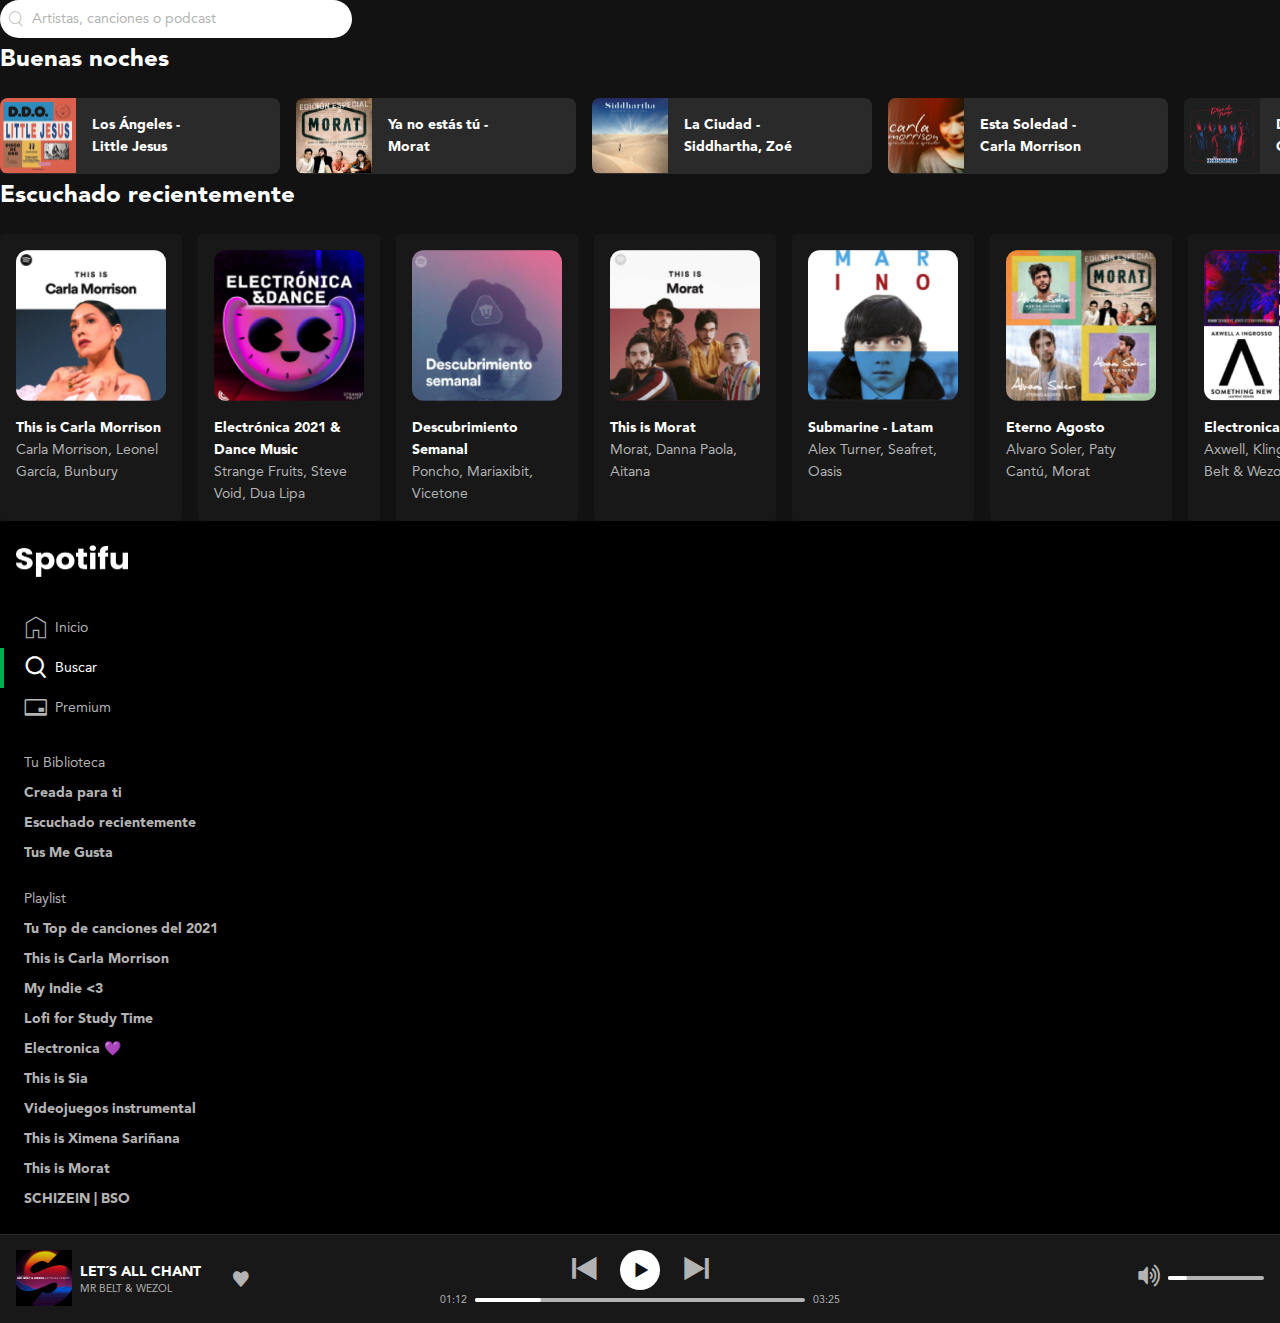
==== index.html @ c646016a "Spotifu: Formulario de Busqueda" ====
<!DOCTYPE html>
<html lang="es">
<head>
  <meta charset="UTF-8">
  <meta http-equiv="X-UA-Compatible" content="IE=edge">
  <meta name="viewport" content="width=device-width, initial-scale=1.0">
  <link rel="stylesheet" href="./css/index.css">
  <link rel="apple-touch-icon" sizes="57x57" href="./assets/favicon/apple-icon-57x57.png">
  <link rel="apple-touch-icon" sizes="60x60" href="./assets/favicon/apple-icon-60x60.png">
  <link rel="apple-touch-icon" sizes="72x72" href="./assets/favicon/apple-icon-72x72.png">
  <link rel="apple-touch-icon" sizes="76x76" href="./assets/favicon/apple-icon-76x76.png">
  <link rel="apple-touch-icon" sizes="114x114" href="./assets/favicon/apple-icon-114x114.png">
  <link rel="apple-touch-icon" sizes="120x120" href="./assets/favicon/apple-icon-120x120.png">
  <link rel="apple-touch-icon" sizes="144x144" href="./assets/favicon/apple-icon-144x144.png">
  <link rel="apple-touch-icon" sizes="152x152" href="./assets/favicon/apple-icon-152x152.png">
  <link rel="apple-touch-icon" sizes="180x180" href="./assets/favicon/apple-icon-180x180.png">
  <link rel="icon" type="image/png" sizes="192x192" href="./assets/favicon/android-icon-192x192.png">
  <link rel="icon" type="image/png" sizes="32x32" href="./assets/favicon/favicon-32x32.png">
  <link rel="icon" type="image/png" sizes="96x96" href="./assets/favicon/favicon-96x96.png">
  <link rel="icon" type="image/png" sizes="16x16" href="./assets/favicon/favicon-16x16.png">
  <link rel="manifest" href="./assets/favicon/manifest.json">
  <meta name="msapplication-TileColor" content="#ffffff">
  <meta name="msapplication-TileImage" content="/ms-icon-144x144.png">
  <meta name="theme-color" content="#ffffff">
  <meta property="og:title" content="Spotifu" />
  <meta property="og:type" content="website" />
  <meta property="og:url" content="" />
  <meta property="og:image" content="" />
  <meta property="og:description" content="Spotifu es un clon de la aplicación web de Spotify" />
  <title>iJCode - Spotifu</title>
</head>
<body class="body">
  <form class="search" role="search" aria-label="Buscar por Artistas, canciones o podcast">
    <i class="icon-search" aria-hidden="true"></i>
    <input type="search" placeholder="Artistas, canciones o podcast">
  </form>
  <section class="playlistList" aria-labelledby="region1">
    <div class="playlistList-top">
      <h2 class="playlistList-title" id="region1">Buenas noches</h2>
    </div>
    <div class="playlistList-container">
      <div class="playlistB">
        <div class="playlistB-cover">
          <img src="./assets/images/cover-angeles.png" alt="Cover de la canción Los Ángeles, California - Little Jesus" title="Cover de la canción Los Ángeles, California - Little Jesus" width="76" height="76">
        </div>
        <div class="playlistB-details">
          <h3 class="playlistB-title">Los Ángeles - Little Jesus</h3>
          <div class="playlistB-control">
            <button class="buttonIcon is-primary playlistB-button" title="Reproducir la canción Los Ángeles, California - Little Jesus" aria-label="Reproducir la canción Los Ángeles, California - Little Jesus">
              <i class="icon-play" aria-hidden="true"></i>
            </button>
          </div>
        </div>
      </div>
      <div class="playlistB">
        <div class="playlistB-cover">
          <img src="./assets/images/cover-yano.png" alt="Cover de la canción Ya no estás tú - Morat" title="Cover de la canción Ya no estás tú - Morat" width="76" height="76">
        </div>
        <div class="playlistB-details">
          <h3 class="playlistB-title">Ya no estás tú - Morat</h3>
          <div class="playlistB-control">
            <button class="buttonIcon is-primary playlistB-button" title="Reproducir la canción Ya no estás tú - Morat" aria-label="Reproducir la canción Ya no estás tú - Morat">
              <i class="icon-play" aria-hidden="true"></i>
            </button>
          </div>
        </div>
      </div>
      <div class="playlistB">
        <div class="playlistB-cover">
          <img src="./assets/images/cover-ciudad.png" alt="Cover de la canción La ciudad de Siddhartha" title="Cover de la canción La ciudad de Siddhartha" width="76" height="76">
        </div>
        <div class="playlistB-details">
          <h3 class="playlistB-title">La Ciudad - Siddhartha, Zoé</h3>
          <div class="playlistB-control">
            <button class="buttonIcon is-primary playlistB-button" title="Reproducir la canción La ciudad de Siddhartha" aria-label="Reproducir la canción La ciudad de Siddhartha">
              <i class="icon-play" aria-hidden="true"></i>
            </button>
          </div>
        </div>
      </div>
      <div class="playlistB">
        <div class="playlistB-cover">
          <img src="./assets/images/cover-soledad.png" alt="Cover de la canción Esta Soledad - Carla Morrison" title="Cover de la canción Esta Soledad - Carla Morrison" width="76" height="76">
        </div>
        <div class="playlistB-details">
          <h3 class="playlistB-title">Esta Soledad - Carla Morrison</h3>
          <div class="playlistB-control">
            <button class="buttonIcon is-primary playlistB-button" title="Reproducir la canción Esta Soledad - Carla Morrison" aria-label="Reproducir la canción Esta Soledad - Carla Morrison">
              <i class="icon-play" aria-hidden="true"></i>
            </button>
          </div>
        </div>
      </div>
      <div class="playlistB">
        <div class="playlistB-cover">
          <img src="./assets/images/cover-diasfuego.png" alt="Cover de la canción Dias de Fuego - Odisseo" title="Cover de la canción Dias de Fuego - Odisseo" width="76" height="76">
        </div>
        <div class="playlistB-details">
          <h3 class="playlistB-title">Días de Fuego - Odisseo</h3>
          <div class="playlistB-control">
            <button class="buttonIcon is-primary playlistB-button" title="Reproducir la canción Días de Fuego - Odisseo" aria-label="Reproducir la canción Días de Fuego - Odisseo">
              <i class="icon-play" aria-hidden="true"></i>
            </button>
          </div>
        </div>
      </div>
      <div class="playlistB">
        <div class="playlistB-cover">
          <img src="./assets/images/cover-miSuerte.png" alt="Cover de la canción Mi Suerte - Morat" title="Cover de la canción Mi Suerte - Morat" width="76" height="76">
        </div>
        <div class="playlistB-details">
          <h3 class="playlistB-title">Mi Suerte - Morat</h3>
          <div class="playlistB-control">
            <button class="buttonIcon is-primary playlistB-button" title="Reproducir la canción Mi Suerte - Morat" aria-label="Reproducir la canción Mi Suerte - Morat">
              <i class="icon-play" aria-hidden="true"></i>
            </button>
          </div>
        </div>
      </div>
      <div class="playlistB">
        <div class="playlistB-cover">
          <img src="./assets/images/cover-esperame.png" alt="Cover de la canción Espérame - Los amigos invisibles" title="Cover de la canción Espérame - Los amigos invisibles" width="76" height="76">
        </div>
        <div class="playlistB-details">
          <h3 class="playlistB-title">Espérame - Los amigos invisibles</h3>
          <div class="playlistB-control">
            <button class="buttonIcon is-primary playlistB-button" title="Reproducir la canción Espérame - Los amigos invisibles" aria-label="Reproducir la canción Espérame - Los amigos invisibles">
              <i class="icon-play" aria-hidden="true"></i>
            </button>
          </div>
        </div>
      </div>
      <div class="playlistB">
        <div class="playlistB-cover">
          <img src="./assets/images/cover-infinity.png" alt="Cover de la canción Infinity 2018 - Klass Remix Edit" title="Cover de la canción Infinity 2018 - Klass Remix Edit" width="76" height="76">
        </div>
        <div class="playlistB-details">
          <h3 class="playlistB-title">Infinity 2018 - Klass Remix Edit</h3>
          <div class="playlistB-control">
            <button class="buttonIcon is-primary playlistB-button" title="Reproducir la canción Infinity 2018 - Klass Remix Edit" aria-label="Reproducir la canción Infinity 2018 - Klass Remix Edit">
              <i class="icon-play" aria-hidden="true"></i>
            </button>
          </div>
        </div>
      </div>
      <div class="playlistB">
        <div class="playlistB-cover">
          <img src="./assets/images/cover-llueve.png" alt="Cover de la canción Llueve sobre la ciudad - Los Bunkers" title="Cover de la canción Llueve sobre la ciudad - Los Bunkers" width="76" height="76">
        </div>
        <div class="playlistB-details">
          <h3 class="playlistB-title">Llueve sobre la ciudad - Bunkers</h3>
          <div class="playlistB-control">
            <button class="buttonIcon is-primary playlistB-button" title="Reproducir la canción Llueve sobre la ciudad - Los Bunkers" aria-label="Reproducir la canción Llueve sobre la ciudad - Los Bunkers">
              <i class="icon-play" aria-hidden="true"></i>
            </button>
          </div>
        </div>
      </div>
      <div class="playlistB">
        <div class="playlistB-cover">
          <img src="./assets/images/cover-quierover.png" alt="Cover de la canción Quiero ver - Café Tacvba" title="Cover de la canción Quiero ver - Café Tacvba" width="76" height="76">
        </div>
        <div class="playlistB-details">
          <h3 class="playlistB-title">Quiero ver - Café Tacvba</h3>
          <div class="playlistB-control">
            <button class="buttonIcon is-primary playlistB-button" title="Reproducir la canción Quiero ver - Café Tacvba" aria-label="Reproducir la canción Quiero ver - Café Tacvba">
              <i class="icon-play" aria-hidden="true"></i>
            </button>
          </div>
        </div>
      </div>
      <div class="playlistB">
        <div class="playlistB-cover">
          <img src="./assets/images/cover-eresTu.png" alt="Cover de la canción Eres Tú - Carla Morrison" title="Cover de la canción Eres Tú - Carla Morrison" width="76" height="76">
        </div>
        <div class="playlistB-details">
          <h3 class="playlistB-title">Eres Tú - Carla Morrison</h3>
          <div class="playlistB-control">
            <button class="buttonIcon is-primary playlistB-button" title="Reproducir la canción Eres Tú - Carla Morrison" aria-label="Reproducir la canción Eres Tú - Carla Morrison">
              <i class="icon-play" aria-hidden="true"></i>
            </button>
          </div>
        </div>
      </div>
      <div class="playlistB">
        <div class="playlistB-cover">
          <img src="./assets/images/cover-sayit.png" alt="Cover de la canción Say It, Just Say It - The Mowgli's" title="Cover de la canción Say It, Just Say It - The Mowgli's" width="76" height="76">
        </div>
        <div class="playlistB-details">
          <h3 class="playlistB-title">Say It, Just Say It - The Mowgli's</h3>
          <div class="playlistB-control">
            <button class="buttonIcon is-primary playlistB-button" title="Reproducir la canción Say It, Just Say It - The Mowgli's" aria-label="Reproducir la canción Say It, Just Say It - The Mowgli's">
              <i class="icon-play" aria-hidden="true"></i>
            </button>
          </div>
        </div>
      </div>
      <div class="playlistB">
        <div class="playlistB-cover">
          <img src="./assets/images/cover-elEmbrujo.png" alt="Cover de la canción El Embrujo - Morat" title="Cover de la canción El Embrujo - Morat" width="76" height="76">
        </div>
        <div class="playlistB-details">
          <h3 class="playlistB-title">El Embrujo - Morat</h3>
          <div class="playlistB-control">
            <button class="buttonIcon is-primary playlistB-button" title="Reproducir la canción El Embrujo - Morat" aria-label="Reproducir la canción El Embrujo - Morat">
              <i class="icon-play" aria-hidden="true"></i>
            </button>
          </div>
        </div>
      </div>
      <div class="playlistB">
        <div class="playlistB-cover">
          <img src="./assets/images/cover-todocuenta.png" alt="Cover de la canción Todo Cuenta - DLD" title="Cover de la canción Todo Cuenta - DLD" width="76" height="76">
        </div>
        <div class="playlistB-details">
          <h3 class="playlistB-title">Todo Cuenta - DLD</h3>
          <div class="playlistB-control">
            <button class="buttonIcon is-primary playlistB-button" title="Reproducir la canción Todo Cuenta - DLD" aria-label="Reproducir la canción Todo Cuenta - DLD">
              <i class="icon-play" aria-hidden="true"></i>
            </button>
          </div>
        </div>
      </div>
      <div class="playlistB">
        <div class="playlistB-cover">
          <img src="./assets/images/cover-tqm.png" alt="Cover de la canción TQM - Little Jesus" title="Cover de la canción TQM - Little Jesus" width="76" height="76">
        </div>
        <div class="playlistB-details">
          <h3 class="playlistB-title">TQM - Little Jesus</h3>
          <div class="playlistB-control">
            <button class="buttonIcon is-primary playlistB-button" title="Reproducir la canción TQM - Little Jesus" aria-label="Reproducir la canción TQM - Little Jesus">
              <i class="icon-play" aria-hidden="true"></i>
            </button>
          </div>
        </div>
      </div>
      <div class="playlistB">
        <div class="playlistB-cover">
          <img src="./assets/images/cover-compartir.png" alt="Cover de la canción Compartir - Carla Morrison" title="Cover de la canción Compartir - Carla Morrison" width="76" height="76">
        </div>
        <div class="playlistB-details">
          <h3 class="playlistB-title">Compartir - Carla Morrison</h3>
          <div class="playlistB-control">
            <button class="buttonIcon is-primary playlistB-button" title="Reproducir la canción Compartir - Carla Morrison" aria-label="Reproducir la canción Compartir - Carla Morrison">
              <i class="icon-play" aria-hidden="true"></i>
            </button>
          </div>
        </div>
      </div>
      <div class="playlistB">
        <div class="playlistB-cover">
          <img src="./assets/images/cover-rome.png" alt="Cover de la canción Rome - Ratatat" title="Cover de la canción Rome - Ratatat" width="76" height="76">
        </div>
        <div class="playlistB-details">
          <h3 class="playlistB-title">Rome - Ratatat</h3>
          <div class="playlistB-control">
            <button class="buttonIcon is-primary playlistB-button" title="Reproducir la canción Rome - Ratatat" aria-label="Reproducir la canción Rome - Ratatat">
              <i class="icon-play" aria-hidden="true"></i>
            </button>
          </div>
        </div>
      </div>
    </div>
  </section>
  <section class="playlistList" aria-labelledby="region2">
    <div class="playlistList-top">
      <h2 class="playlistList-title" id="region2">Escuchado recientemente</h2>
    </div>
    <div class="playlistList-container">
      <div class="playlistA">
        <div class="playlistA-cover">
          <img src="./assets/images/cover-carla.png" alt="Cover de la playlist This is Carla Morrison" width="150" height="150" title="Cover de la playlist This is Carla Morrison">
          <button aria-label="Reproducir" class="buttonIcon is-primary platlistA-button" title="Reproducir">
            <i class="icon-play" aria-hidden="true"></i>
          </button>
        </div>
        <h3 class="platlistA-title">This is Carla Morrison</h3>
        <h4 class="platlistA-description">Carla Morrison, Leonel García, Bunbury</h4>
      </div>
      <div class="playlistA">
        <div class="playlistA-cover">
          <img src="./assets/images/cover-electronica_dance.png" alt="Cover de la playlist Electrónica 2021 & Dance Music" width="150" height="150" title="Cover de la playlist Electrónica 2021 & Dance Music">
          <button aria-label="Reproducir" class="buttonIcon is-primary platlistA-button" title="Reproducir">
            <i class="icon-play" aria-hidden="true"></i>
          </button>
        </div>
        <h3 class="platlistA-title">Electrónica 2021 & Dance Music</h3>
        <h4 class="platlistA-description">Strange Fruits, Steve Void, Dua Lipa</h4>
      </div>
      <div class="playlistA">
        <div class="playlistA-cover">
          <img src="./assets/images/cover-semanal.png" alt="Cover de la playlist Descubrimiento Semanal" width="150" height="150" title="Cover de la playlist Descubrimiento Semanal">
          <button aria-label="Reproducir" class="buttonIcon is-primary platlistA-button" title="Reproducir">
            <i class="icon-play" aria-hidden="true"></i>
          </button>
        </div>
        <h3 class="platlistA-title">Descubrimiento Semanal</h3>
        <h4 class="platlistA-description">Poncho, Mariaxibit, Vicetone</h4>
      </div>
      <div class="playlistA">
        <div class="playlistA-cover">
          <img src="./assets/images/cover-morat.png" alt="Cover de la playlist This is Morat" width="150" height="150" title="Cover de la playlist This is Morat">
          <button aria-label="Reproducir" class="buttonIcon is-primary platlistA-button" title="Reproducir">
            <i class="icon-play" aria-hidden="true"></i>
          </button>
        </div>
        <h3 class="platlistA-title">This is Morat</h3>
        <h4 class="platlistA-description">Morat, Danna Paola, Aitana</h4>
      </div>
      <div class="playlistA">
        <div class="playlistA-cover">
          <img src="./assets/images/cover-submarine.png" alt="Cover de la playlist Submarine - Latam" width="150" height="150" title="Cover de la playlist Submarine - Latam">
          <button aria-label="Reproducir" class="buttonIcon is-primary platlistA-button" title="Reproducir">
            <i class="icon-play" aria-hidden="true"></i>
          </button>
        </div>
        <h3 class="platlistA-title">Submarine - Latam</h3>
        <h4 class="platlistA-description">Alex Turner, Seafret, Oasis</h4>
      </div>
      <div class="playlistA">
        <div class="playlistA-cover">
          <img src="./assets/images/cover-eternoAgosto.png" alt="Cover de la playlist Eterno Agosto" width="150" height="150" title="Cover de la playlist Eterno Agosto">
          <button aria-label="Reproducir" class="buttonIcon is-primary platlistA-button" title="Reproducir">
            <i class="icon-play" aria-hidden="true"></i>
          </button>
        </div>
        <h3 class="platlistA-title">Eterno Agosto</h3>
        <h4 class="platlistA-description">Alvaro Soler, Paty Cantú, Morat</h4>
      </div>
      <div class="playlistA">
        <div class="playlistA-cover">
          <img src="./assets/images/cover-electronica.png" alt="Cover de la playlist Electronica 💜" width="150" height="150" title="Cover de la playlist Electronica 💜">
          <button aria-label="Reproducir" class="buttonIcon is-primary platlistA-button" title="Reproducir">
            <i class="icon-play" aria-hidden="true"></i>
          </button>
        </div>
        <h3 class="platlistA-title">Electronica 💜</h3>
        <h4 class="platlistA-description">Axwell, Klingande, Mr Belt & Wezol</h4>
      </div>
      <div class="playlistA">
        <div class="playlistA-cover">
          <img src="./assets/images/cover-xime.png" alt="Cover de la playlist This is Ximena Sariñana" width="150" height="150" title="Cover de la playlist This is Ximena Sariñana">
          <button aria-label="Reproducir" class="buttonIcon is-primary platlistA-button" title="Reproducir">
            <i class="icon-play" aria-hidden="true"></i>
          </button>
        </div>
        <h3 class="platlistA-title">This is Ximena Sariñana</h3>
        <h4 class="platlistA-description">Ximena Sariñana, Natalia Lafourcade</h4>
      </div>
      <div class="playlistA">
        <div class="playlistA-cover">
          <img src="./assets/images/cover-thisGalantis.png" alt="Cover de la playlist This is Galantis" width="150" height="150" title="Cover de la playlist This is Galantis">
          <button aria-label="Reproducir" class="buttonIcon is-primary platlistA-button" title="Reproducir">
            <i class="icon-play" aria-hidden="true"></i>
          </button>
        </div>
        <h3 class="platlistA-title">This is Galantis</h3>
        <h4 class="platlistA-description">Galantis, David Guetta, Sofía Carson</h4>
      </div>
      <div class="playlistA">
        <div class="playlistA-cover">
          <img src="./assets/images/cover-bso.png" alt="Cover de la playlist SCHIZEIN | BSO" width="150" height="150" title="Cover de la playlist SCHIZEIN | BSO">
          <button aria-label="Reproducir" class="buttonIcon is-primary platlistA-button" title="Reproducir">
            <i class="icon-play" aria-hidden="true"></i>
          </button>
        </div>
        <h3 class="platlistA-title">SCHIZEIN | BSO</h3>
        <h4 class="platlistA-description">Radiohead, Blonde Redhead, Gotye</h4>
      </div>
      <div class="playlistA">
        <div class="playlistA-cover">
          <img src="./assets/images/cover-arsenal.png" alt="Cover de la playlist This is Arsenal de Rimas" width="150" height="150" title="Cover de la playlist This is Arsenal de Rimas">
          <button aria-label="Reproducir" class="buttonIcon is-primary platlistA-button" title="Reproducir">
            <i class="icon-play" aria-hidden="true"></i>
          </button>
        </div>
        <h3 class="platlistA-title">This is Arsenal de Rimas</h3>
        <h4 class="platlistA-description">Arsenal de Rimas, Meny Mendez, Happy</h4>
      </div>
      <div class="playlistA">
        <div class="playlistA-cover">
          <img src="./assets/images/cover-chill.png" alt="Cover de la playlist Chillout 2021 & 2022" width="150" height="150" title="Cover de la playlist Chillout 2021 & 2022">
          <button aria-label="Reproducir" class="buttonIcon is-primary platlistA-button" title="Reproducir">
            <i class="icon-play" aria-hidden="true"></i>
          </button>
        </div>
        <h3 class="platlistA-title">Chillout 2021 🥂 2022</h3>
        <h4 class="platlistA-description">Twelve, Alan Walker, K-391</h4>
      </div>
      <div class="playlistA">
        <div class="playlistA-cover">
          <img src="./assets/images/cover-lofi.png" alt="Cover de la playlist Lofy for Study Time" width="150" height="150" title="Cover de la playlist Lofy for Study Time">
          <button aria-label="Reproducir" class="buttonIcon is-primary platlistA-button" title="Reproducir">
            <i class="icon-play" aria-hidden="true"></i>
          </button>
        </div>
        <h3 class="platlistA-title">Lofy for Study Time</h3>
        <h4 class="platlistA-description">Musqitone, Kina, Elijah Who</h4>
      </div>
      <div class="playlistA">
        <div class="playlistA-cover">
          <img src="./assets/images/cover-rockLatino.png" alt="Cover de la playlist Iconos del Rock Latinoamericano" width="150" height="150" title="Cover de la playlist Iconos del Rock Latinoamericano">
          <button aria-label="Reproducir" class="buttonIcon is-primary platlistA-button" title="Reproducir">
            <i class="icon-play" aria-hidden="true"></i>
          </button>
        </div>
        <h3 class="platlistA-title">Iconos del Rock Latinoamericano</h3>
        <h4 class="platlistA-description">Volovan, Los Bunkers, Enjambre</h4>
      </div>
      <div class="playlistA">
        <div class="playlistA-cover">
          <img src="./assets/images/cover-videojuegos.png" alt="Cover de la playlist Videojuegos Instrumental" width="150" height="150" title="Cover de la playlist Videojuegos Instrumental">
          <button aria-label="Reproducir" class="buttonIcon is-primary platlistA-button" title="Reproducir">
            <i class="icon-play" aria-hidden="true"></i>
          </button>
        </div>
        <h3 class="platlistA-title">Videojuegos Instrumentalo</h3>
        <h4 class="platlistA-description">Scattle, James Landino, Dj Cutman</h4>
      </div>
    </div>
  </section>
  <aside class="sidebar" aria-label="Sidebar">
    <header class="logo">
      <a href="/">
        <img class="logo-image" src="./assets/images/spotifu-logo.png" width="112" height="32"
          alt="Logo de la marca Spotifu"></img>
      </a>
    </header>
    <nav class="menu" aria-label="Principal">
      <ul class="menu-list">
        <li class="menuItem">
          <a href="/" class="link" aria-current="page">
            <i class="icon-home" aria-hidden="true"></i>
            <span>Inicio</span>
          </a>
        </li>
        <li class="menuItem is-active">
          <a href="/" class="link">
            <i class="icon-search" aria-hidden="true"></i>
            <span>Buscar</span>
          </a>
        </li>
        <li class="menuItem">
          <a href="/" class="link">
            <i class="icon-creditCard" aria-hidden="true"></i>
            <span>Premium</span>
          </a>
        </li>
      </ul>
    </nav>
    <nav class="list" aria-labelledby="library-navigation">
      <h2 class="list-title" id="library-navigation">tu biblioteca</h2>
      <ul class="list-content">
        <li class="list-item">
          <a href="#" class="link">Creada para ti</a>
        </li>
        <li class="list-item">
          <a href="#" class="link">Escuchado recientemente</a>
        </li>
        <li class="list-item">
          <a href="#" class="link">Tus Me Gusta</a>
        </li>
      </ul>
    </nav>
    <nav class="list" aria-labelledby="playlist-navigation">
      <h2 class="list-title" id="playlist-navigation">playlist</h2>
      <ul class="list-content">
        <li class="list-item">
          <span class="ellipsis">
            <a href="#" class="link">Tu Top de canciones del 2021</a>
          </span>
        </li>
        <li class="list-item">
          <a href="#" class="link">This is Carla Morrison</a>
        </li>
        <li class="list-item">
          <a href="#" class="link">My Indie &#60;3</a>
        </li>
        <li class="list-item">
          <a href="#" class="link">Lofi for Study Time</a>
        </li>
        <li class="list-item">
          <a href="#" class="link">Electronica 💜</a>
        </li>
        <li class="list-item">
          <a href="#" class="link">This is Sia</a>
        </li>
        <li class="list-item">
          <a href="#" class="link">Videojuegos instrumental</a>
        </li>
        <li class="list-item">
          <a href="#" class="link">This is Ximena Sariñana</a>
        </li>
        <li class="list-item">
          <a href="#" class="link">This is Morat</a>
        </li>
        <li class="list-item">
          <a href="#" class="link">SCHIZEIN | BSO</a>
        </li>
      </ul>
    </nav>
  </aside>
  <div class="player">
    <div class="player-nowPlaying">
      <div class="nowPlaying">
        <div class="nowPlaying-cover">
          <img src="./assets/images/lets-all-chant.jpg" alt="Imagen de portada de la canción Let´s all chant" title="Imagen de portada de la canción Let´s all chant" width="56" height="56">
        </div>
        <div class="nowPlaying-details">
          <div class="nowPlaying-description">
            <a href="#" class="nowPlaying-title">Let´s all chant</a>
            <a href="#" class="nowPlaying-artist">Mr belt & wezol</a>
          </div>
          <div class="nowPlaying-actions">
            <button class="player-control" aria-label="Guardar en tu biblioteca" role="switch" title="Guardar en tu biblioteca">
              <i class="icon-heart" aria-hidden="true"></i>
            </button>
          </div>
        </div>
      </div>
    </div>
    <div class="player-playerControls">
      <div class="playerControls">
        <div class="playerControls-buttons" aria-label="Controles de reproducción">
          <button class="buttonIcon" aria-label="Canción anterior" title="Canción anterior">
            <i class="icon-prev" aria-hidden="true"></i>
          </button>
          <button class="buttonIcon is-white" aria-label="Reproducir" title="Reproducir">
            <i class="icon-play" aria-hidden="true"></i>
          </button>
          <button class="buttonIcon" aria-label="Canción siguiente" title="Canción siguiente">
            <i class="icon-next" aria-hidden="true"></i>
          </button>
        </div>
        <div class="playerPlayback">
          <span class="playerPlayback-progressTime">01:12</span>
          <div class="playerPlayback-slider">
            <div class="slider">
              <div class="slider-progress">
                <button class="slider-button" aria-label="Progreso de la canción"></button>
              </div>
            </div>
          </div>
          <span class="playerPlayback-progressTime">03:25</span>
        </div>
      </div>
    </div>
    <div class="player-playerVolume">
      <div class="playerVolume">
        <button class="player-control" aria-describedby="volume-icon" aria-label="Silenciar">
          <i class="icon-volumeUp" id="volume-icon" role="presentation" aria-label="Volumen alto"></i>
        </button>
        <div class="playerVolume-slider">
          <div class="slider">
            <div class="slider-progress">
              <button class="slider-button" aria-label="Progreso de la canción"></button>
            </div>
          </div>
        </div>
      </div>
    </div>
  </div>
</body>
</html>
---- css/index.css ----
@import './icons.css';
@import './fonts.css';
@import './body.css';
@import './link.css';
@import './button-icon.css';
@import './sidebar.css';
@import './ellipsis.css';
@import './player.css';
@import './playlist-a.css';
@import './playlist-b.css';
@import './playlist-list.css';
@import './search.css';
:root{
  --primary: #00B050;
  --white: #FFFFFF;
  --gray10: #B3B3B3;
  --gray20: #737373;
  --gray30: #282828;
  --gray40: #181818;
  --gray50: #121212;
  --gray60: #000000;
  --baseFontFamily: "Avenir", sans-serif;
  /* font: font-weight font-size / line-height font-family */
  --headline1: bold 2rem / 2.731875rem var(--baseFontFamily);
  --headline2: bold 1.5rem / 1.75rem var(--baseFontFamily);
  --baseFont: normal 0.875rem / 1.375rem var(--baseFontFamily);
  --baseFontBold: bold 0.875rem / 1.375rem var(--baseFontFamily);
  --button: normal 0.875rem / 1rem var(--baseFontFamily);
  --smallFont: normal .75em / normal var(--baseFontFamily);
}
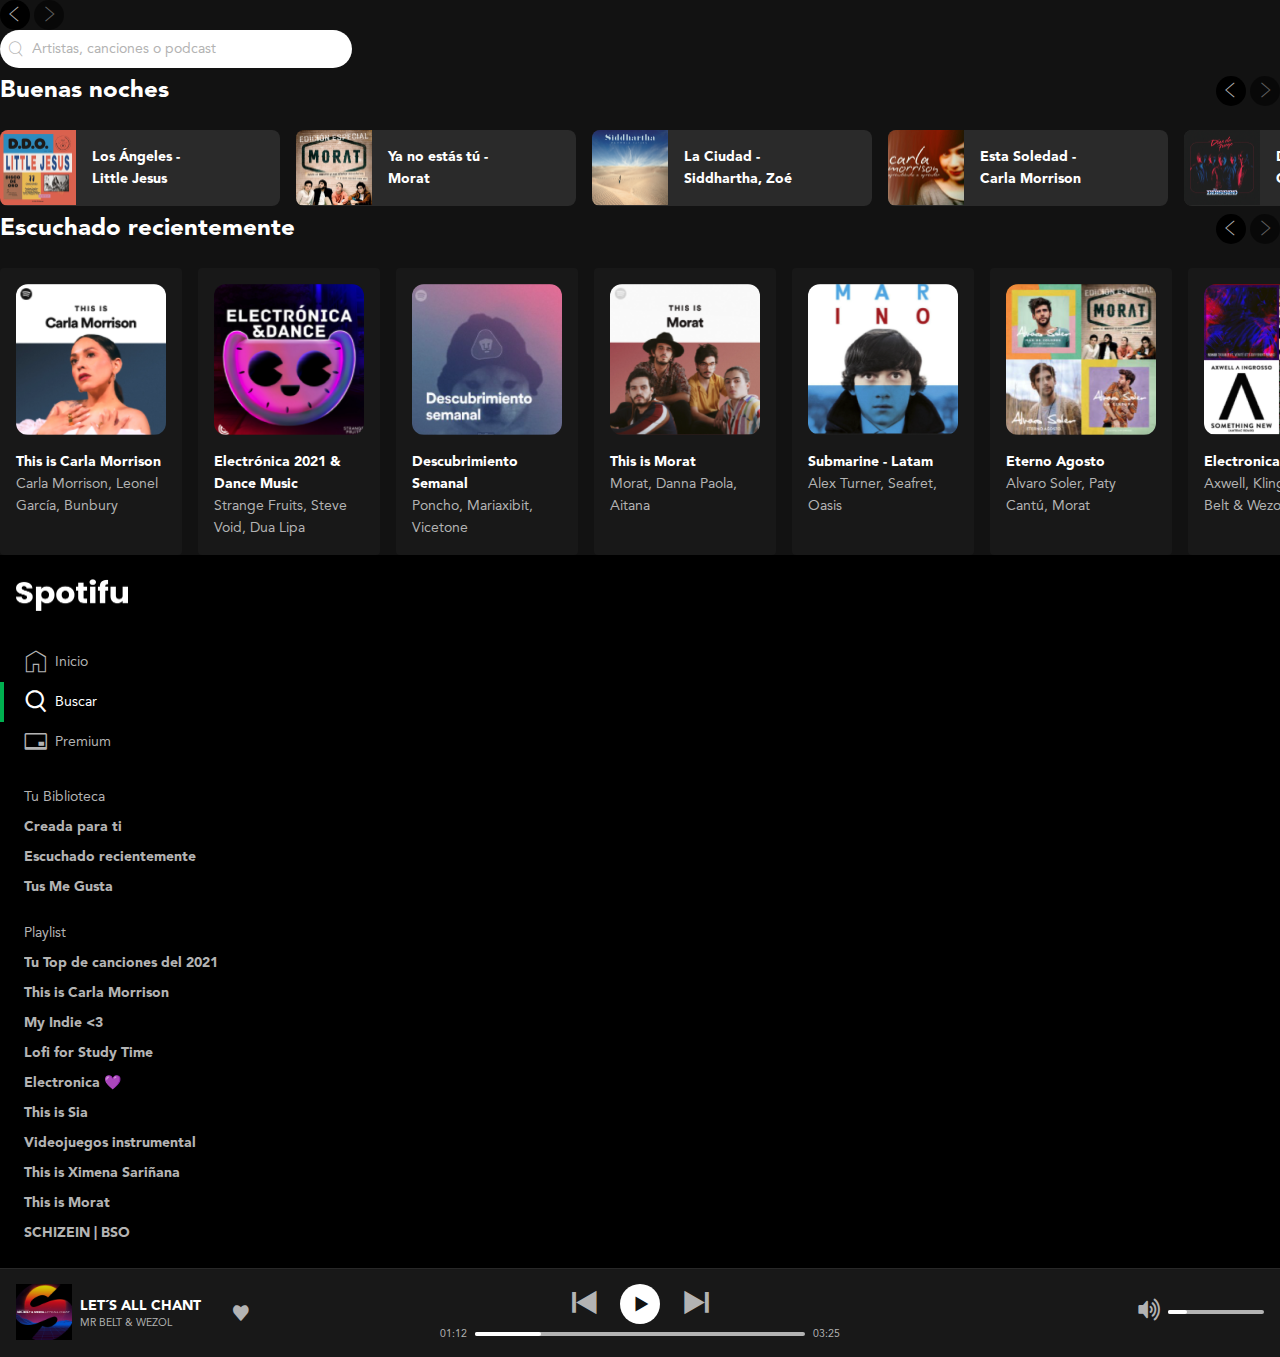
==== commit 52623966: "Spotifu: Navegación interna" ====
--- a/index.html
+++ b/index.html
@@ -30,6 +30,14 @@
   <title>iJCode - Spotifu</title>
 </head>
 <body class="body">
+  <div class="navigation">
+    <button class="navigation-prev" aria-label="Volver" title="Volver">
+      <i class="icon-arrowLeft" aria-hidden="true"></i>
+    </button>
+    <button class="navigation-next" aria-label="Avanzar" title="Avanzar" disabled>
+      <i class="icon-arrowRight" aria-hidden="true"></i>
+    </button>
+  </div>
   <form class="search" role="search" aria-label="Buscar por Artistas, canciones o podcast">
     <i class="icon-search" aria-hidden="true"></i>
     <input type="search" placeholder="Artistas, canciones o podcast">
@@ -37,6 +45,14 @@
   <section class="playlistList" aria-labelledby="region1">
     <div class="playlistList-top">
       <h2 class="playlistList-title" id="region1">Buenas noches</h2>
+      <div class="navigation">
+        <button class="navigation-prev" aria-label="Volver" title="Volver">
+          <i class="icon-arrowLeft" aria-hidden="true"></i>
+        </button>
+        <button class="navigation-next" aria-label="Avanzar" title="Avanzar" disabled>
+          <i class="icon-arrowRight" aria-hidden="true"></i>
+        </button>
+      </div>
     </div>
     <div class="playlistList-container">
       <div class="playlistB">
@@ -265,6 +281,14 @@
   <section class="playlistList" aria-labelledby="region2">
     <div class="playlistList-top">
       <h2 class="playlistList-title" id="region2">Escuchado recientemente</h2>
+      <div class="navigation">
+        <button class="navigation-prev" aria-label="Volver" title="Volver">
+          <i class="icon-arrowLeft" aria-hidden="true"></i>
+        </button>
+        <button class="navigation-next" aria-label="Avanzar" title="Avanzar" disabled>
+          <i class="icon-arrowRight" aria-hidden="true"></i>
+        </button>
+      </div>
     </div>
     <div class="playlistList-container">
       <div class="playlistA">
--- a/css/index.css
+++ b/css/index.css
@@ -10,6 +10,7 @@
 @import './playlist-b.css';
 @import './playlist-list.css';
 @import './search.css';
+@import './navigation.css';
 :root{
   --primary: #00B050;
   --white: #FFFFFF;
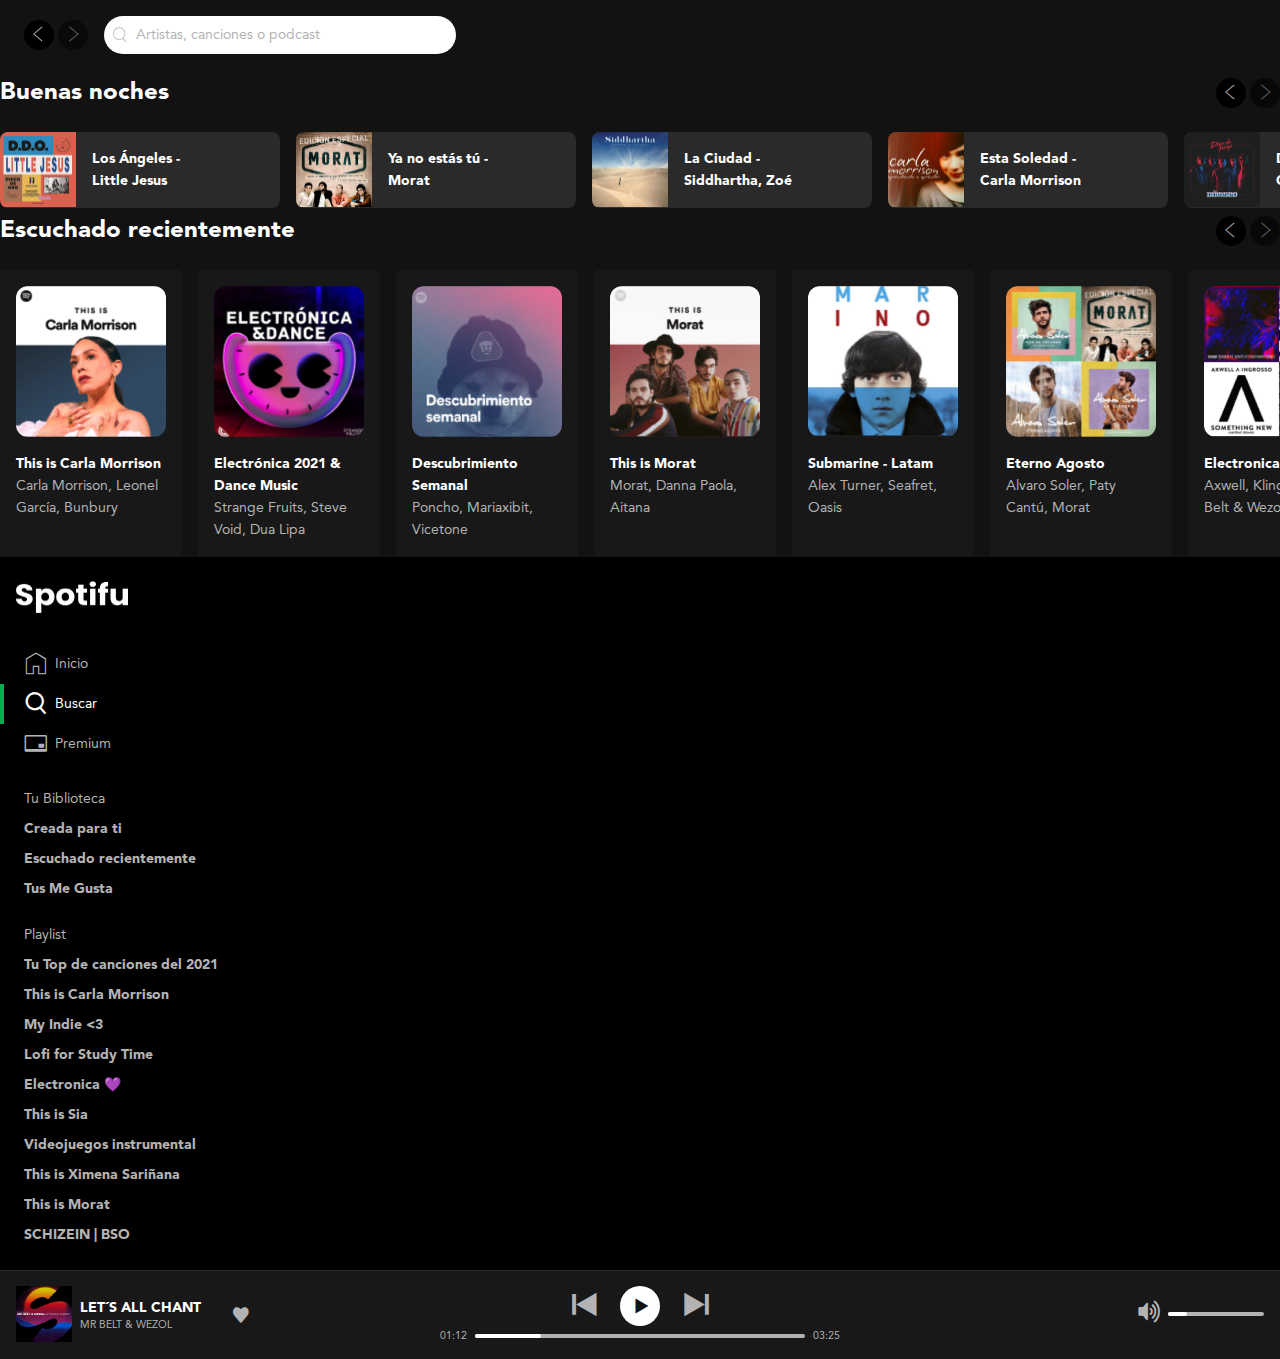
==== commit 32db4cbf: "Spotifu: Barra superior" ====
--- a/index.html
+++ b/index.html
@@ -30,18 +30,22 @@
   <title>iJCode - Spotifu</title>
 </head>
 <body class="body">
-  <div class="navigation">
-    <button class="navigation-prev" aria-label="Volver" title="Volver">
-      <i class="icon-arrowLeft" aria-hidden="true"></i>
-    </button>
-    <button class="navigation-next" aria-label="Avanzar" title="Avanzar" disabled>
-      <i class="icon-arrowRight" aria-hidden="true"></i>
-    </button>
+  <div class="sticky">
+    <header class="header" aria-label="Barra superior y menú del usuario">
+      <div class="navigation">
+        <button class="navigation-prev" aria-label="Volver" title="Volver">
+          <i class="icon-arrowLeft" aria-hidden="true"></i>
+        </button>
+        <button class="navigation-next" aria-label="Avanzar" title="Avanzar" disabled>
+          <i class="icon-arrowRight" aria-hidden="true"></i>
+        </button>
+      </div>
+      <form class="search" role="search" aria-label="Buscar por Artistas, canciones o podcast">
+        <i class="icon-search" aria-hidden="true"></i>
+        <input type="search" placeholder="Artistas, canciones o podcast">
+      </form>
+    </header>
   </div>
-  <form class="search" role="search" aria-label="Buscar por Artistas, canciones o podcast">
-    <i class="icon-search" aria-hidden="true"></i>
-    <input type="search" placeholder="Artistas, canciones o podcast">
-  </form>
   <section class="playlistList" aria-labelledby="region1">
     <div class="playlistList-top">
       <h2 class="playlistList-title" id="region1">Buenas noches</h2>
--- a/css/index.css
+++ b/css/index.css
@@ -11,6 +11,8 @@
 @import './playlist-list.css';
 @import './search.css';
 @import './navigation.css';
+@import './header.css';
+@import './sticky.css';
 :root{
   --primary: #00B050;
   --white: #FFFFFF;
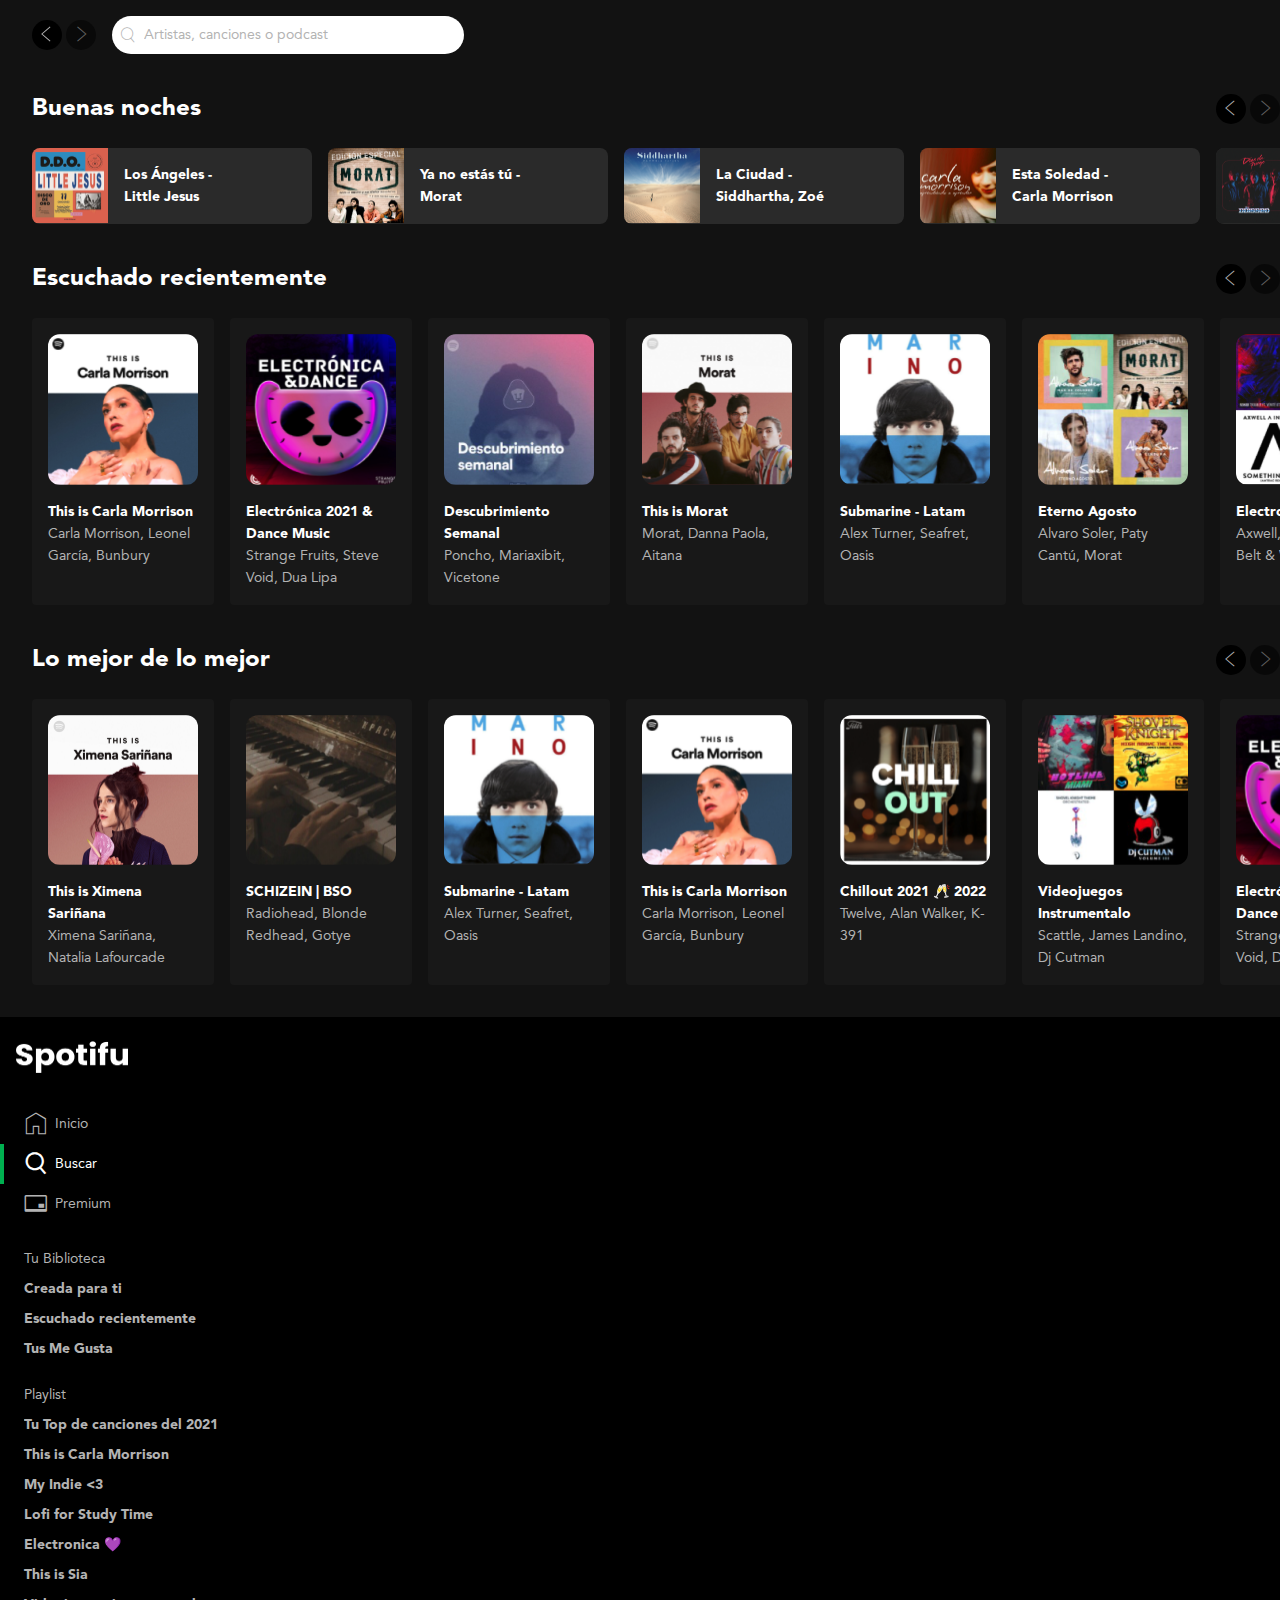
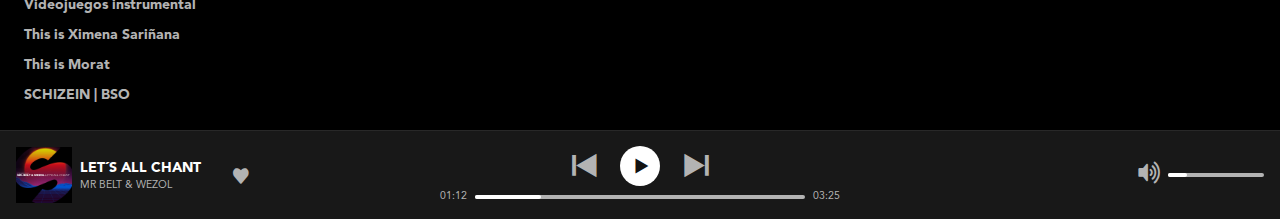
==== commit b1701d5c: "Spotifu: Composición de página" ====
--- a/index.html
+++ b/index.html
@@ -30,423 +30,565 @@
   <title>iJCode - Spotifu</title>
 </head>
 <body class="body">
-  <div class="sticky">
-    <header class="header" aria-label="Barra superior y menú del usuario">
-      <div class="navigation">
-        <button class="navigation-prev" aria-label="Volver" title="Volver">
-          <i class="icon-arrowLeft" aria-hidden="true"></i>
-        </button>
-        <button class="navigation-next" aria-label="Avanzar" title="Avanzar" disabled>
-          <i class="icon-arrowRight" aria-hidden="true"></i>
-        </button>
-      </div>
-      <form class="search" role="search" aria-label="Buscar por Artistas, canciones o podcast">
-        <i class="icon-search" aria-hidden="true"></i>
-        <input type="search" placeholder="Artistas, canciones o podcast">
-      </form>
-    </header>
-  </div>
-  <section class="playlistList" aria-labelledby="region1">
-    <div class="playlistList-top">
-      <h2 class="playlistList-title" id="region1">Buenas noches</h2>
-      <div class="navigation">
-        <button class="navigation-prev" aria-label="Volver" title="Volver">
-          <i class="icon-arrowLeft" aria-hidden="true"></i>
-        </button>
-        <button class="navigation-next" aria-label="Avanzar" title="Avanzar" disabled>
-          <i class="icon-arrowRight" aria-hidden="true"></i>
-        </button>
+  <div class="page">
+    <div class="sticky">
+      <div class="page-block">
+        <header class="header" aria-label="Barra superior y menú del usuario">
+          <div class="navigation">
+            <button class="navigation-prev" aria-label="Volver" title="Volver">
+              <i class="icon-arrowLeft" aria-hidden="true"></i>
+            </button>
+            <button class="navigation-next" aria-label="Avanzar" title="Avanzar" disabled>
+              <i class="icon-arrowRight" aria-hidden="true"></i>
+            </button>
+          </div>
+          <form class="search" role="search" aria-label="Buscar por Artistas, canciones o podcast">
+            <i class="icon-search" aria-hidden="true"></i>
+            <input type="search" placeholder="Artistas, canciones o podcast">
+          </form>
+        </header>
       </div>
     </div>
-    <div class="playlistList-container">
-      <div class="playlistB">
-        <div class="playlistB-cover">
-          <img src="./assets/images/cover-angeles.png" alt="Cover de la canción Los Ángeles, California - Little Jesus" title="Cover de la canción Los Ángeles, California - Little Jesus" width="76" height="76">
-        </div>
-        <div class="playlistB-details">
-          <h3 class="playlistB-title">Los Ángeles - Little Jesus</h3>
-          <div class="playlistB-control">
-            <button class="buttonIcon is-primary playlistB-button" title="Reproducir la canción Los Ángeles, California - Little Jesus" aria-label="Reproducir la canción Los Ángeles, California - Little Jesus">
-              <i class="icon-play" aria-hidden="true"></i>
-            </button>
-          </div>
-        </div>
-      </div>
-      <div class="playlistB">
-        <div class="playlistB-cover">
-          <img src="./assets/images/cover-yano.png" alt="Cover de la canción Ya no estás tú - Morat" title="Cover de la canción Ya no estás tú - Morat" width="76" height="76">
-        </div>
-        <div class="playlistB-details">
-          <h3 class="playlistB-title">Ya no estás tú - Morat</h3>
-          <div class="playlistB-control">
-            <button class="buttonIcon is-primary playlistB-button" title="Reproducir la canción Ya no estás tú - Morat" aria-label="Reproducir la canción Ya no estás tú - Morat">
-              <i class="icon-play" aria-hidden="true"></i>
-            </button>
-          </div>
-        </div>
-      </div>
-      <div class="playlistB">
-        <div class="playlistB-cover">
-          <img src="./assets/images/cover-ciudad.png" alt="Cover de la canción La ciudad de Siddhartha" title="Cover de la canción La ciudad de Siddhartha" width="76" height="76">
-        </div>
-        <div class="playlistB-details">
-          <h3 class="playlistB-title">La Ciudad - Siddhartha, Zoé</h3>
-          <div class="playlistB-control">
-            <button class="buttonIcon is-primary playlistB-button" title="Reproducir la canción La ciudad de Siddhartha" aria-label="Reproducir la canción La ciudad de Siddhartha">
-              <i class="icon-play" aria-hidden="true"></i>
-            </button>
-          </div>
-        </div>
-      </div>
-      <div class="playlistB">
-        <div class="playlistB-cover">
-          <img src="./assets/images/cover-soledad.png" alt="Cover de la canción Esta Soledad - Carla Morrison" title="Cover de la canción Esta Soledad - Carla Morrison" width="76" height="76">
-        </div>
-        <div class="playlistB-details">
-          <h3 class="playlistB-title">Esta Soledad - Carla Morrison</h3>
-          <div class="playlistB-control">
-            <button class="buttonIcon is-primary playlistB-button" title="Reproducir la canción Esta Soledad - Carla Morrison" aria-label="Reproducir la canción Esta Soledad - Carla Morrison">
-              <i class="icon-play" aria-hidden="true"></i>
-            </button>
-          </div>
-        </div>
-      </div>
-      <div class="playlistB">
-        <div class="playlistB-cover">
-          <img src="./assets/images/cover-diasfuego.png" alt="Cover de la canción Dias de Fuego - Odisseo" title="Cover de la canción Dias de Fuego - Odisseo" width="76" height="76">
-        </div>
-        <div class="playlistB-details">
-          <h3 class="playlistB-title">Días de Fuego - Odisseo</h3>
-          <div class="playlistB-control">
-            <button class="buttonIcon is-primary playlistB-button" title="Reproducir la canción Días de Fuego - Odisseo" aria-label="Reproducir la canción Días de Fuego - Odisseo">
-              <i class="icon-play" aria-hidden="true"></i>
-            </button>
-          </div>
-        </div>
-      </div>
-      <div class="playlistB">
-        <div class="playlistB-cover">
-          <img src="./assets/images/cover-miSuerte.png" alt="Cover de la canción Mi Suerte - Morat" title="Cover de la canción Mi Suerte - Morat" width="76" height="76">
-        </div>
-        <div class="playlistB-details">
-          <h3 class="playlistB-title">Mi Suerte - Morat</h3>
-          <div class="playlistB-control">
-            <button class="buttonIcon is-primary playlistB-button" title="Reproducir la canción Mi Suerte - Morat" aria-label="Reproducir la canción Mi Suerte - Morat">
-              <i class="icon-play" aria-hidden="true"></i>
-            </button>
-          </div>
-        </div>
-      </div>
-      <div class="playlistB">
-        <div class="playlistB-cover">
-          <img src="./assets/images/cover-esperame.png" alt="Cover de la canción Espérame - Los amigos invisibles" title="Cover de la canción Espérame - Los amigos invisibles" width="76" height="76">
-        </div>
-        <div class="playlistB-details">
-          <h3 class="playlistB-title">Espérame - Los amigos invisibles</h3>
-          <div class="playlistB-control">
-            <button class="buttonIcon is-primary playlistB-button" title="Reproducir la canción Espérame - Los amigos invisibles" aria-label="Reproducir la canción Espérame - Los amigos invisibles">
-              <i class="icon-play" aria-hidden="true"></i>
-            </button>
-          </div>
-        </div>
-      </div>
-      <div class="playlistB">
-        <div class="playlistB-cover">
-          <img src="./assets/images/cover-infinity.png" alt="Cover de la canción Infinity 2018 - Klass Remix Edit" title="Cover de la canción Infinity 2018 - Klass Remix Edit" width="76" height="76">
-        </div>
-        <div class="playlistB-details">
-          <h3 class="playlistB-title">Infinity 2018 - Klass Remix Edit</h3>
-          <div class="playlistB-control">
-            <button class="buttonIcon is-primary playlistB-button" title="Reproducir la canción Infinity 2018 - Klass Remix Edit" aria-label="Reproducir la canción Infinity 2018 - Klass Remix Edit">
-              <i class="icon-play" aria-hidden="true"></i>
-            </button>
-          </div>
-        </div>
-      </div>
-      <div class="playlistB">
-        <div class="playlistB-cover">
-          <img src="./assets/images/cover-llueve.png" alt="Cover de la canción Llueve sobre la ciudad - Los Bunkers" title="Cover de la canción Llueve sobre la ciudad - Los Bunkers" width="76" height="76">
-        </div>
-        <div class="playlistB-details">
-          <h3 class="playlistB-title">Llueve sobre la ciudad - Bunkers</h3>
-          <div class="playlistB-control">
-            <button class="buttonIcon is-primary playlistB-button" title="Reproducir la canción Llueve sobre la ciudad - Los Bunkers" aria-label="Reproducir la canción Llueve sobre la ciudad - Los Bunkers">
-              <i class="icon-play" aria-hidden="true"></i>
-            </button>
-          </div>
-        </div>
-      </div>
-      <div class="playlistB">
-        <div class="playlistB-cover">
-          <img src="./assets/images/cover-quierover.png" alt="Cover de la canción Quiero ver - Café Tacvba" title="Cover de la canción Quiero ver - Café Tacvba" width="76" height="76">
-        </div>
-        <div class="playlistB-details">
-          <h3 class="playlistB-title">Quiero ver - Café Tacvba</h3>
-          <div class="playlistB-control">
-            <button class="buttonIcon is-primary playlistB-button" title="Reproducir la canción Quiero ver - Café Tacvba" aria-label="Reproducir la canción Quiero ver - Café Tacvba">
-              <i class="icon-play" aria-hidden="true"></i>
-            </button>
-          </div>
-        </div>
-      </div>
-      <div class="playlistB">
-        <div class="playlistB-cover">
-          <img src="./assets/images/cover-eresTu.png" alt="Cover de la canción Eres Tú - Carla Morrison" title="Cover de la canción Eres Tú - Carla Morrison" width="76" height="76">
-        </div>
-        <div class="playlistB-details">
-          <h3 class="playlistB-title">Eres Tú - Carla Morrison</h3>
-          <div class="playlistB-control">
-            <button class="buttonIcon is-primary playlistB-button" title="Reproducir la canción Eres Tú - Carla Morrison" aria-label="Reproducir la canción Eres Tú - Carla Morrison">
-              <i class="icon-play" aria-hidden="true"></i>
-            </button>
-          </div>
-        </div>
-      </div>
-      <div class="playlistB">
-        <div class="playlistB-cover">
-          <img src="./assets/images/cover-sayit.png" alt="Cover de la canción Say It, Just Say It - The Mowgli's" title="Cover de la canción Say It, Just Say It - The Mowgli's" width="76" height="76">
-        </div>
-        <div class="playlistB-details">
-          <h3 class="playlistB-title">Say It, Just Say It - The Mowgli's</h3>
-          <div class="playlistB-control">
-            <button class="buttonIcon is-primary playlistB-button" title="Reproducir la canción Say It, Just Say It - The Mowgli's" aria-label="Reproducir la canción Say It, Just Say It - The Mowgli's">
-              <i class="icon-play" aria-hidden="true"></i>
-            </button>
-          </div>
-        </div>
-      </div>
-      <div class="playlistB">
-        <div class="playlistB-cover">
-          <img src="./assets/images/cover-elEmbrujo.png" alt="Cover de la canción El Embrujo - Morat" title="Cover de la canción El Embrujo - Morat" width="76" height="76">
-        </div>
-        <div class="playlistB-details">
-          <h3 class="playlistB-title">El Embrujo - Morat</h3>
-          <div class="playlistB-control">
-            <button class="buttonIcon is-primary playlistB-button" title="Reproducir la canción El Embrujo - Morat" aria-label="Reproducir la canción El Embrujo - Morat">
-              <i class="icon-play" aria-hidden="true"></i>
-            </button>
-          </div>
-        </div>
-      </div>
-      <div class="playlistB">
-        <div class="playlistB-cover">
-          <img src="./assets/images/cover-todocuenta.png" alt="Cover de la canción Todo Cuenta - DLD" title="Cover de la canción Todo Cuenta - DLD" width="76" height="76">
-        </div>
-        <div class="playlistB-details">
-          <h3 class="playlistB-title">Todo Cuenta - DLD</h3>
-          <div class="playlistB-control">
-            <button class="buttonIcon is-primary playlistB-button" title="Reproducir la canción Todo Cuenta - DLD" aria-label="Reproducir la canción Todo Cuenta - DLD">
-              <i class="icon-play" aria-hidden="true"></i>
-            </button>
-          </div>
-        </div>
-      </div>
-      <div class="playlistB">
-        <div class="playlistB-cover">
-          <img src="./assets/images/cover-tqm.png" alt="Cover de la canción TQM - Little Jesus" title="Cover de la canción TQM - Little Jesus" width="76" height="76">
-        </div>
-        <div class="playlistB-details">
-          <h3 class="playlistB-title">TQM - Little Jesus</h3>
-          <div class="playlistB-control">
-            <button class="buttonIcon is-primary playlistB-button" title="Reproducir la canción TQM - Little Jesus" aria-label="Reproducir la canción TQM - Little Jesus">
-              <i class="icon-play" aria-hidden="true"></i>
-            </button>
-          </div>
-        </div>
-      </div>
-      <div class="playlistB">
-        <div class="playlistB-cover">
-          <img src="./assets/images/cover-compartir.png" alt="Cover de la canción Compartir - Carla Morrison" title="Cover de la canción Compartir - Carla Morrison" width="76" height="76">
-        </div>
-        <div class="playlistB-details">
-          <h3 class="playlistB-title">Compartir - Carla Morrison</h3>
-          <div class="playlistB-control">
-            <button class="buttonIcon is-primary playlistB-button" title="Reproducir la canción Compartir - Carla Morrison" aria-label="Reproducir la canción Compartir - Carla Morrison">
-              <i class="icon-play" aria-hidden="true"></i>
-            </button>
-          </div>
-        </div>
-      </div>
-      <div class="playlistB">
-        <div class="playlistB-cover">
-          <img src="./assets/images/cover-rome.png" alt="Cover de la canción Rome - Ratatat" title="Cover de la canción Rome - Ratatat" width="76" height="76">
-        </div>
-        <div class="playlistB-details">
-          <h3 class="playlistB-title">Rome - Ratatat</h3>
-          <div class="playlistB-control">
-            <button class="buttonIcon is-primary playlistB-button" title="Reproducir la canción Rome - Ratatat" aria-label="Reproducir la canción Rome - Ratatat">
-              <i class="icon-play" aria-hidden="true"></i>
-            </button>
-          </div>
-        </div>
-      </div>
-    </div>
-  </section>
-  <section class="playlistList" aria-labelledby="region2">
-    <div class="playlistList-top">
-      <h2 class="playlistList-title" id="region2">Escuchado recientemente</h2>
-      <div class="navigation">
-        <button class="navigation-prev" aria-label="Volver" title="Volver">
-          <i class="icon-arrowLeft" aria-hidden="true"></i>
-        </button>
-        <button class="navigation-next" aria-label="Avanzar" title="Avanzar" disabled>
-          <i class="icon-arrowRight" aria-hidden="true"></i>
-        </button>
-      </div>
-    </div>
-    <div class="playlistList-container">
-      <div class="playlistA">
-        <div class="playlistA-cover">
-          <img src="./assets/images/cover-carla.png" alt="Cover de la playlist This is Carla Morrison" width="150" height="150" title="Cover de la playlist This is Carla Morrison">
-          <button aria-label="Reproducir" class="buttonIcon is-primary platlistA-button" title="Reproducir">
-            <i class="icon-play" aria-hidden="true"></i>
-          </button>
-        </div>
-        <h3 class="platlistA-title">This is Carla Morrison</h3>
-        <h4 class="platlistA-description">Carla Morrison, Leonel García, Bunbury</h4>
-      </div>
-      <div class="playlistA">
-        <div class="playlistA-cover">
-          <img src="./assets/images/cover-electronica_dance.png" alt="Cover de la playlist Electrónica 2021 & Dance Music" width="150" height="150" title="Cover de la playlist Electrónica 2021 & Dance Music">
-          <button aria-label="Reproducir" class="buttonIcon is-primary platlistA-button" title="Reproducir">
-            <i class="icon-play" aria-hidden="true"></i>
-          </button>
-        </div>
-        <h3 class="platlistA-title">Electrónica 2021 & Dance Music</h3>
-        <h4 class="platlistA-description">Strange Fruits, Steve Void, Dua Lipa</h4>
-      </div>
-      <div class="playlistA">
-        <div class="playlistA-cover">
-          <img src="./assets/images/cover-semanal.png" alt="Cover de la playlist Descubrimiento Semanal" width="150" height="150" title="Cover de la playlist Descubrimiento Semanal">
-          <button aria-label="Reproducir" class="buttonIcon is-primary platlistA-button" title="Reproducir">
-            <i class="icon-play" aria-hidden="true"></i>
-          </button>
-        </div>
-        <h3 class="platlistA-title">Descubrimiento Semanal</h3>
-        <h4 class="platlistA-description">Poncho, Mariaxibit, Vicetone</h4>
-      </div>
-      <div class="playlistA">
-        <div class="playlistA-cover">
-          <img src="./assets/images/cover-morat.png" alt="Cover de la playlist This is Morat" width="150" height="150" title="Cover de la playlist This is Morat">
-          <button aria-label="Reproducir" class="buttonIcon is-primary platlistA-button" title="Reproducir">
-            <i class="icon-play" aria-hidden="true"></i>
-          </button>
-        </div>
-        <h3 class="platlistA-title">This is Morat</h3>
-        <h4 class="platlistA-description">Morat, Danna Paola, Aitana</h4>
-      </div>
-      <div class="playlistA">
-        <div class="playlistA-cover">
-          <img src="./assets/images/cover-submarine.png" alt="Cover de la playlist Submarine - Latam" width="150" height="150" title="Cover de la playlist Submarine - Latam">
-          <button aria-label="Reproducir" class="buttonIcon is-primary platlistA-button" title="Reproducir">
-            <i class="icon-play" aria-hidden="true"></i>
-          </button>
-        </div>
-        <h3 class="platlistA-title">Submarine - Latam</h3>
-        <h4 class="platlistA-description">Alex Turner, Seafret, Oasis</h4>
-      </div>
-      <div class="playlistA">
-        <div class="playlistA-cover">
-          <img src="./assets/images/cover-eternoAgosto.png" alt="Cover de la playlist Eterno Agosto" width="150" height="150" title="Cover de la playlist Eterno Agosto">
-          <button aria-label="Reproducir" class="buttonIcon is-primary platlistA-button" title="Reproducir">
-            <i class="icon-play" aria-hidden="true"></i>
-          </button>
-        </div>
-        <h3 class="platlistA-title">Eterno Agosto</h3>
-        <h4 class="platlistA-description">Alvaro Soler, Paty Cantú, Morat</h4>
-      </div>
-      <div class="playlistA">
-        <div class="playlistA-cover">
-          <img src="./assets/images/cover-electronica.png" alt="Cover de la playlist Electronica 💜" width="150" height="150" title="Cover de la playlist Electronica 💜">
-          <button aria-label="Reproducir" class="buttonIcon is-primary platlistA-button" title="Reproducir">
-            <i class="icon-play" aria-hidden="true"></i>
-          </button>
-        </div>
-        <h3 class="platlistA-title">Electronica 💜</h3>
-        <h4 class="platlistA-description">Axwell, Klingande, Mr Belt & Wezol</h4>
-      </div>
-      <div class="playlistA">
-        <div class="playlistA-cover">
-          <img src="./assets/images/cover-xime.png" alt="Cover de la playlist This is Ximena Sariñana" width="150" height="150" title="Cover de la playlist This is Ximena Sariñana">
-          <button aria-label="Reproducir" class="buttonIcon is-primary platlistA-button" title="Reproducir">
-            <i class="icon-play" aria-hidden="true"></i>
-          </button>
-        </div>
-        <h3 class="platlistA-title">This is Ximena Sariñana</h3>
-        <h4 class="platlistA-description">Ximena Sariñana, Natalia Lafourcade</h4>
-      </div>
-      <div class="playlistA">
-        <div class="playlistA-cover">
-          <img src="./assets/images/cover-thisGalantis.png" alt="Cover de la playlist This is Galantis" width="150" height="150" title="Cover de la playlist This is Galantis">
-          <button aria-label="Reproducir" class="buttonIcon is-primary platlistA-button" title="Reproducir">
-            <i class="icon-play" aria-hidden="true"></i>
-          </button>
-        </div>
-        <h3 class="platlistA-title">This is Galantis</h3>
-        <h4 class="platlistA-description">Galantis, David Guetta, Sofía Carson</h4>
-      </div>
-      <div class="playlistA">
-        <div class="playlistA-cover">
-          <img src="./assets/images/cover-bso.png" alt="Cover de la playlist SCHIZEIN | BSO" width="150" height="150" title="Cover de la playlist SCHIZEIN | BSO">
-          <button aria-label="Reproducir" class="buttonIcon is-primary platlistA-button" title="Reproducir">
-            <i class="icon-play" aria-hidden="true"></i>
-          </button>
-        </div>
-        <h3 class="platlistA-title">SCHIZEIN | BSO</h3>
-        <h4 class="platlistA-description">Radiohead, Blonde Redhead, Gotye</h4>
-      </div>
-      <div class="playlistA">
-        <div class="playlistA-cover">
-          <img src="./assets/images/cover-arsenal.png" alt="Cover de la playlist This is Arsenal de Rimas" width="150" height="150" title="Cover de la playlist This is Arsenal de Rimas">
-          <button aria-label="Reproducir" class="buttonIcon is-primary platlistA-button" title="Reproducir">
-            <i class="icon-play" aria-hidden="true"></i>
-          </button>
-        </div>
-        <h3 class="platlistA-title">This is Arsenal de Rimas</h3>
-        <h4 class="platlistA-description">Arsenal de Rimas, Meny Mendez, Happy</h4>
-      </div>
-      <div class="playlistA">
-        <div class="playlistA-cover">
-          <img src="./assets/images/cover-chill.png" alt="Cover de la playlist Chillout 2021 & 2022" width="150" height="150" title="Cover de la playlist Chillout 2021 & 2022">
-          <button aria-label="Reproducir" class="buttonIcon is-primary platlistA-button" title="Reproducir">
-            <i class="icon-play" aria-hidden="true"></i>
-          </button>
-        </div>
-        <h3 class="platlistA-title">Chillout 2021 🥂 2022</h3>
-        <h4 class="platlistA-description">Twelve, Alan Walker, K-391</h4>
-      </div>
-      <div class="playlistA">
-        <div class="playlistA-cover">
-          <img src="./assets/images/cover-lofi.png" alt="Cover de la playlist Lofy for Study Time" width="150" height="150" title="Cover de la playlist Lofy for Study Time">
-          <button aria-label="Reproducir" class="buttonIcon is-primary platlistA-button" title="Reproducir">
-            <i class="icon-play" aria-hidden="true"></i>
-          </button>
-        </div>
-        <h3 class="platlistA-title">Lofy for Study Time</h3>
-        <h4 class="platlistA-description">Musqitone, Kina, Elijah Who</h4>
-      </div>
-      <div class="playlistA">
-        <div class="playlistA-cover">
-          <img src="./assets/images/cover-rockLatino.png" alt="Cover de la playlist Iconos del Rock Latinoamericano" width="150" height="150" title="Cover de la playlist Iconos del Rock Latinoamericano">
-          <button aria-label="Reproducir" class="buttonIcon is-primary platlistA-button" title="Reproducir">
-            <i class="icon-play" aria-hidden="true"></i>
-          </button>
-        </div>
-        <h3 class="platlistA-title">Iconos del Rock Latinoamericano</h3>
-        <h4 class="platlistA-description">Volovan, Los Bunkers, Enjambre</h4>
-      </div>
-      <div class="playlistA">
-        <div class="playlistA-cover">
-          <img src="./assets/images/cover-videojuegos.png" alt="Cover de la playlist Videojuegos Instrumental" width="150" height="150" title="Cover de la playlist Videojuegos Instrumental">
-          <button aria-label="Reproducir" class="buttonIcon is-primary platlistA-button" title="Reproducir">
-            <i class="icon-play" aria-hidden="true"></i>
-          </button>
-        </div>
-        <h3 class="platlistA-title">Videojuegos Instrumentalo</h3>
-        <h4 class="platlistA-description">Scattle, James Landino, Dj Cutman</h4>
-      </div>
-    </div>
-  </section>
+    <main class="page-block">
+      <section class="playlistList" aria-labelledby="region1">
+        <div class="playlistList-top">
+          <h2 class="playlistList-title" id="region1">Buenas noches</h2>
+          <div class="navigation">
+            <button class="navigation-prev" aria-label="Volver" title="Volver">
+              <i class="icon-arrowLeft" aria-hidden="true"></i>
+            </button>
+            <button class="navigation-next" aria-label="Avanzar" title="Avanzar" disabled>
+              <i class="icon-arrowRight" aria-hidden="true"></i>
+            </button>
+          </div>
+        </div>
+        <div class="playlistList-container">
+          <div class="playlistB">
+            <div class="playlistB-cover">
+              <img src="./assets/images/cover-angeles.png" alt="Cover de la canción Los Ángeles, California - Little Jesus" title="Cover de la canción Los Ángeles, California - Little Jesus" width="76" height="76">
+            </div>
+            <div class="playlistB-details">
+              <h3 class="playlistB-title">Los Ángeles - Little Jesus</h3>
+              <div class="playlistB-control">
+                <button class="buttonIcon is-primary playlistB-button" title="Reproducir la canción Los Ángeles, California - Little Jesus" aria-label="Reproducir la canción Los Ángeles, California - Little Jesus">
+                  <i class="icon-play" aria-hidden="true"></i>
+                </button>
+              </div>
+            </div>
+          </div>
+          <div class="playlistB">
+            <div class="playlistB-cover">
+              <img src="./assets/images/cover-yano.png" alt="Cover de la canción Ya no estás tú - Morat" title="Cover de la canción Ya no estás tú - Morat" width="76" height="76">
+            </div>
+            <div class="playlistB-details">
+              <h3 class="playlistB-title">Ya no estás tú - Morat</h3>
+              <div class="playlistB-control">
+                <button class="buttonIcon is-primary playlistB-button" title="Reproducir la canción Ya no estás tú - Morat" aria-label="Reproducir la canción Ya no estás tú - Morat">
+                  <i class="icon-play" aria-hidden="true"></i>
+                </button>
+              </div>
+            </div>
+          </div>
+          <div class="playlistB">
+            <div class="playlistB-cover">
+              <img src="./assets/images/cover-ciudad.png" alt="Cover de la canción La ciudad de Siddhartha" title="Cover de la canción La ciudad de Siddhartha" width="76" height="76">
+            </div>
+            <div class="playlistB-details">
+              <h3 class="playlistB-title">La Ciudad - Siddhartha, Zoé</h3>
+              <div class="playlistB-control">
+                <button class="buttonIcon is-primary playlistB-button" title="Reproducir la canción La ciudad de Siddhartha" aria-label="Reproducir la canción La ciudad de Siddhartha">
+                  <i class="icon-play" aria-hidden="true"></i>
+                </button>
+              </div>
+            </div>
+          </div>
+          <div class="playlistB">
+            <div class="playlistB-cover">
+              <img src="./assets/images/cover-soledad.png" alt="Cover de la canción Esta Soledad - Carla Morrison" title="Cover de la canción Esta Soledad - Carla Morrison" width="76" height="76">
+            </div>
+            <div class="playlistB-details">
+              <h3 class="playlistB-title">Esta Soledad - Carla Morrison</h3>
+              <div class="playlistB-control">
+                <button class="buttonIcon is-primary playlistB-button" title="Reproducir la canción Esta Soledad - Carla Morrison" aria-label="Reproducir la canción Esta Soledad - Carla Morrison">
+                  <i class="icon-play" aria-hidden="true"></i>
+                </button>
+              </div>
+            </div>
+          </div>
+          <div class="playlistB">
+            <div class="playlistB-cover">
+              <img src="./assets/images/cover-diasfuego.png" alt="Cover de la canción Dias de Fuego - Odisseo" title="Cover de la canción Dias de Fuego - Odisseo" width="76" height="76">
+            </div>
+            <div class="playlistB-details">
+              <h3 class="playlistB-title">Días de Fuego - Odisseo</h3>
+              <div class="playlistB-control">
+                <button class="buttonIcon is-primary playlistB-button" title="Reproducir la canción Días de Fuego - Odisseo" aria-label="Reproducir la canción Días de Fuego - Odisseo">
+                  <i class="icon-play" aria-hidden="true"></i>
+                </button>
+              </div>
+            </div>
+          </div>
+          <div class="playlistB">
+            <div class="playlistB-cover">
+              <img src="./assets/images/cover-miSuerte.png" alt="Cover de la canción Mi Suerte - Morat" title="Cover de la canción Mi Suerte - Morat" width="76" height="76">
+            </div>
+            <div class="playlistB-details">
+              <h3 class="playlistB-title">Mi Suerte - Morat</h3>
+              <div class="playlistB-control">
+                <button class="buttonIcon is-primary playlistB-button" title="Reproducir la canción Mi Suerte - Morat" aria-label="Reproducir la canción Mi Suerte - Morat">
+                  <i class="icon-play" aria-hidden="true"></i>
+                </button>
+              </div>
+            </div>
+          </div>
+          <div class="playlistB">
+            <div class="playlistB-cover">
+              <img src="./assets/images/cover-esperame.png" alt="Cover de la canción Espérame - Los amigos invisibles" title="Cover de la canción Espérame - Los amigos invisibles" width="76" height="76">
+            </div>
+            <div class="playlistB-details">
+              <h3 class="playlistB-title">Espérame - Los amigos invisibles</h3>
+              <div class="playlistB-control">
+                <button class="buttonIcon is-primary playlistB-button" title="Reproducir la canción Espérame - Los amigos invisibles" aria-label="Reproducir la canción Espérame - Los amigos invisibles">
+                  <i class="icon-play" aria-hidden="true"></i>
+                </button>
+              </div>
+            </div>
+          </div>
+          <div class="playlistB">
+            <div class="playlistB-cover">
+              <img src="./assets/images/cover-infinity.png" alt="Cover de la canción Infinity 2018 - Klass Remix Edit" title="Cover de la canción Infinity 2018 - Klass Remix Edit" width="76" height="76">
+            </div>
+            <div class="playlistB-details">
+              <h3 class="playlistB-title">Infinity 2018 - Klass Remix Edit</h3>
+              <div class="playlistB-control">
+                <button class="buttonIcon is-primary playlistB-button" title="Reproducir la canción Infinity 2018 - Klass Remix Edit" aria-label="Reproducir la canción Infinity 2018 - Klass Remix Edit">
+                  <i class="icon-play" aria-hidden="true"></i>
+                </button>
+              </div>
+            </div>
+          </div>
+          <div class="playlistB">
+            <div class="playlistB-cover">
+              <img src="./assets/images/cover-llueve.png" alt="Cover de la canción Llueve sobre la ciudad - Los Bunkers" title="Cover de la canción Llueve sobre la ciudad - Los Bunkers" width="76" height="76">
+            </div>
+            <div class="playlistB-details">
+              <h3 class="playlistB-title">Llueve sobre la ciudad - Bunkers</h3>
+              <div class="playlistB-control">
+                <button class="buttonIcon is-primary playlistB-button" title="Reproducir la canción Llueve sobre la ciudad - Los Bunkers" aria-label="Reproducir la canción Llueve sobre la ciudad - Los Bunkers">
+                  <i class="icon-play" aria-hidden="true"></i>
+                </button>
+              </div>
+            </div>
+          </div>
+          <div class="playlistB">
+            <div class="playlistB-cover">
+              <img src="./assets/images/cover-quierover.png" alt="Cover de la canción Quiero ver - Café Tacvba" title="Cover de la canción Quiero ver - Café Tacvba" width="76" height="76">
+            </div>
+            <div class="playlistB-details">
+              <h3 class="playlistB-title">Quiero ver - Café Tacvba</h3>
+              <div class="playlistB-control">
+                <button class="buttonIcon is-primary playlistB-button" title="Reproducir la canción Quiero ver - Café Tacvba" aria-label="Reproducir la canción Quiero ver - Café Tacvba">
+                  <i class="icon-play" aria-hidden="true"></i>
+                </button>
+              </div>
+            </div>
+          </div>
+          <div class="playlistB">
+            <div class="playlistB-cover">
+              <img src="./assets/images/cover-eresTu.png" alt="Cover de la canción Eres Tú - Carla Morrison" title="Cover de la canción Eres Tú - Carla Morrison" width="76" height="76">
+            </div>
+            <div class="playlistB-details">
+              <h3 class="playlistB-title">Eres Tú - Carla Morrison</h3>
+              <div class="playlistB-control">
+                <button class="buttonIcon is-primary playlistB-button" title="Reproducir la canción Eres Tú - Carla Morrison" aria-label="Reproducir la canción Eres Tú - Carla Morrison">
+                  <i class="icon-play" aria-hidden="true"></i>
+                </button>
+              </div>
+            </div>
+          </div>
+          <div class="playlistB">
+            <div class="playlistB-cover">
+              <img src="./assets/images/cover-sayit.png" alt="Cover de la canción Say It, Just Say It - The Mowgli's" title="Cover de la canción Say It, Just Say It - The Mowgli's" width="76" height="76">
+            </div>
+            <div class="playlistB-details">
+              <h3 class="playlistB-title">Say It, Just Say It - The Mowgli's</h3>
+              <div class="playlistB-control">
+                <button class="buttonIcon is-primary playlistB-button" title="Reproducir la canción Say It, Just Say It - The Mowgli's" aria-label="Reproducir la canción Say It, Just Say It - The Mowgli's">
+                  <i class="icon-play" aria-hidden="true"></i>
+                </button>
+              </div>
+            </div>
+          </div>
+          <div class="playlistB">
+            <div class="playlistB-cover">
+              <img src="./assets/images/cover-elEmbrujo.png" alt="Cover de la canción El Embrujo - Morat" title="Cover de la canción El Embrujo - Morat" width="76" height="76">
+            </div>
+            <div class="playlistB-details">
+              <h3 class="playlistB-title">El Embrujo - Morat</h3>
+              <div class="playlistB-control">
+                <button class="buttonIcon is-primary playlistB-button" title="Reproducir la canción El Embrujo - Morat" aria-label="Reproducir la canción El Embrujo - Morat">
+                  <i class="icon-play" aria-hidden="true"></i>
+                </button>
+              </div>
+            </div>
+          </div>
+          <div class="playlistB">
+            <div class="playlistB-cover">
+              <img src="./assets/images/cover-todocuenta.png" alt="Cover de la canción Todo Cuenta - DLD" title="Cover de la canción Todo Cuenta - DLD" width="76" height="76">
+            </div>
+            <div class="playlistB-details">
+              <h3 class="playlistB-title">Todo Cuenta - DLD</h3>
+              <div class="playlistB-control">
+                <button class="buttonIcon is-primary playlistB-button" title="Reproducir la canción Todo Cuenta - DLD" aria-label="Reproducir la canción Todo Cuenta - DLD">
+                  <i class="icon-play" aria-hidden="true"></i>
+                </button>
+              </div>
+            </div>
+          </div>
+          <div class="playlistB">
+            <div class="playlistB-cover">
+              <img src="./assets/images/cover-tqm.png" alt="Cover de la canción TQM - Little Jesus" title="Cover de la canción TQM - Little Jesus" width="76" height="76">
+            </div>
+            <div class="playlistB-details">
+              <h3 class="playlistB-title">TQM - Little Jesus</h3>
+              <div class="playlistB-control">
+                <button class="buttonIcon is-primary playlistB-button" title="Reproducir la canción TQM - Little Jesus" aria-label="Reproducir la canción TQM - Little Jesus">
+                  <i class="icon-play" aria-hidden="true"></i>
+                </button>
+              </div>
+            </div>
+          </div>
+          <div class="playlistB">
+            <div class="playlistB-cover">
+              <img src="./assets/images/cover-compartir.png" alt="Cover de la canción Compartir - Carla Morrison" title="Cover de la canción Compartir - Carla Morrison" width="76" height="76">
+            </div>
+            <div class="playlistB-details">
+              <h3 class="playlistB-title">Compartir - Carla Morrison</h3>
+              <div class="playlistB-control">
+                <button class="buttonIcon is-primary playlistB-button" title="Reproducir la canción Compartir - Carla Morrison" aria-label="Reproducir la canción Compartir - Carla Morrison">
+                  <i class="icon-play" aria-hidden="true"></i>
+                </button>
+              </div>
+            </div>
+          </div>
+          <div class="playlistB">
+            <div class="playlistB-cover">
+              <img src="./assets/images/cover-rome.png" alt="Cover de la canción Rome - Ratatat" title="Cover de la canción Rome - Ratatat" width="76" height="76">
+            </div>
+            <div class="playlistB-details">
+              <h3 class="playlistB-title">Rome - Ratatat</h3>
+              <div class="playlistB-control">
+                <button class="buttonIcon is-primary playlistB-button" title="Reproducir la canción Rome - Ratatat" aria-label="Reproducir la canción Rome - Ratatat">
+                  <i class="icon-play" aria-hidden="true"></i>
+                </button>
+              </div>
+            </div>
+          </div>
+        </div>
+      </section>
+      <section class="playlistList" aria-labelledby="region2">
+        <div class="playlistList-top">
+          <h2 class="playlistList-title" id="region2">Escuchado recientemente</h2>
+          <div class="navigation">
+            <button class="navigation-prev" aria-label="Volver" title="Volver">
+              <i class="icon-arrowLeft" aria-hidden="true"></i>
+            </button>
+            <button class="navigation-next" aria-label="Avanzar" title="Avanzar" disabled>
+              <i class="icon-arrowRight" aria-hidden="true"></i>
+            </button>
+          </div>
+        </div>
+        <div class="playlistList-container">
+          <div class="playlistA">
+            <div class="playlistA-cover">
+              <img src="./assets/images/cover-carla.png" alt="Cover de la playlist This is Carla Morrison" width="150" height="150" title="Cover de la playlist This is Carla Morrison">
+              <button aria-label="Reproducir" class="buttonIcon is-primary platlistA-button" title="Reproducir">
+                <i class="icon-play" aria-hidden="true"></i>
+              </button>
+            </div>
+            <h3 class="platlistA-title">This is Carla Morrison</h3>
+            <h4 class="platlistA-description">Carla Morrison, Leonel García, Bunbury</h4>
+          </div>
+          <div class="playlistA">
+            <div class="playlistA-cover">
+              <img src="./assets/images/cover-electronica_dance.png" alt="Cover de la playlist Electrónica 2021 & Dance Music" width="150" height="150" title="Cover de la playlist Electrónica 2021 & Dance Music">
+              <button aria-label="Reproducir" class="buttonIcon is-primary platlistA-button" title="Reproducir">
+                <i class="icon-play" aria-hidden="true"></i>
+              </button>
+            </div>
+            <h3 class="platlistA-title">Electrónica 2021 & Dance Music</h3>
+            <h4 class="platlistA-description">Strange Fruits, Steve Void, Dua Lipa</h4>
+          </div>
+          <div class="playlistA">
+            <div class="playlistA-cover">
+              <img src="./assets/images/cover-semanal.png" alt="Cover de la playlist Descubrimiento Semanal" width="150" height="150" title="Cover de la playlist Descubrimiento Semanal">
+              <button aria-label="Reproducir" class="buttonIcon is-primary platlistA-button" title="Reproducir">
+                <i class="icon-play" aria-hidden="true"></i>
+              </button>
+            </div>
+            <h3 class="platlistA-title">Descubrimiento Semanal</h3>
+            <h4 class="platlistA-description">Poncho, Mariaxibit, Vicetone</h4>
+          </div>
+          <div class="playlistA">
+            <div class="playlistA-cover">
+              <img src="./assets/images/cover-morat.png" alt="Cover de la playlist This is Morat" width="150" height="150" title="Cover de la playlist This is Morat">
+              <button aria-label="Reproducir" class="buttonIcon is-primary platlistA-button" title="Reproducir">
+                <i class="icon-play" aria-hidden="true"></i>
+              </button>
+            </div>
+            <h3 class="platlistA-title">This is Morat</h3>
+            <h4 class="platlistA-description">Morat, Danna Paola, Aitana</h4>
+          </div>
+          <div class="playlistA">
+            <div class="playlistA-cover">
+              <img src="./assets/images/cover-submarine.png" alt="Cover de la playlist Submarine - Latam" width="150" height="150" title="Cover de la playlist Submarine - Latam">
+              <button aria-label="Reproducir" class="buttonIcon is-primary platlistA-button" title="Reproducir">
+                <i class="icon-play" aria-hidden="true"></i>
+              </button>
+            </div>
+            <h3 class="platlistA-title">Submarine - Latam</h3>
+            <h4 class="platlistA-description">Alex Turner, Seafret, Oasis</h4>
+          </div>
+          <div class="playlistA">
+            <div class="playlistA-cover">
+              <img src="./assets/images/cover-eternoAgosto.png" alt="Cover de la playlist Eterno Agosto" width="150" height="150" title="Cover de la playlist Eterno Agosto">
+              <button aria-label="Reproducir" class="buttonIcon is-primary platlistA-button" title="Reproducir">
+                <i class="icon-play" aria-hidden="true"></i>
+              </button>
+            </div>
+            <h3 class="platlistA-title">Eterno Agosto</h3>
+            <h4 class="platlistA-description">Alvaro Soler, Paty Cantú, Morat</h4>
+          </div>
+          <div class="playlistA">
+            <div class="playlistA-cover">
+              <img src="./assets/images/cover-electronica.png" alt="Cover de la playlist Electronica 💜" width="150" height="150" title="Cover de la playlist Electronica 💜">
+              <button aria-label="Reproducir" class="buttonIcon is-primary platlistA-button" title="Reproducir">
+                <i class="icon-play" aria-hidden="true"></i>
+              </button>
+            </div>
+            <h3 class="platlistA-title">Electronica 💜</h3>
+            <h4 class="platlistA-description">Axwell, Klingande, Mr Belt & Wezol</h4>
+          </div>
+          <div class="playlistA">
+            <div class="playlistA-cover">
+              <img src="./assets/images/cover-xime.png" alt="Cover de la playlist This is Ximena Sariñana" width="150" height="150" title="Cover de la playlist This is Ximena Sariñana">
+              <button aria-label="Reproducir" class="buttonIcon is-primary platlistA-button" title="Reproducir">
+                <i class="icon-play" aria-hidden="true"></i>
+              </button>
+            </div>
+            <h3 class="platlistA-title">This is Ximena Sariñana</h3>
+            <h4 class="platlistA-description">Ximena Sariñana, Natalia Lafourcade</h4>
+          </div>
+          <div class="playlistA">
+            <div class="playlistA-cover">
+              <img src="./assets/images/cover-thisGalantis.png" alt="Cover de la playlist This is Galantis" width="150" height="150" title="Cover de la playlist This is Galantis">
+              <button aria-label="Reproducir" class="buttonIcon is-primary platlistA-button" title="Reproducir">
+                <i class="icon-play" aria-hidden="true"></i>
+              </button>
+            </div>
+            <h3 class="platlistA-title">This is Galantis</h3>
+            <h4 class="platlistA-description">Galantis, David Guetta, Sofía Carson</h4>
+          </div>
+          <div class="playlistA">
+            <div class="playlistA-cover">
+              <img src="./assets/images/cover-bso.png" alt="Cover de la playlist SCHIZEIN | BSO" width="150" height="150" title="Cover de la playlist SCHIZEIN | BSO">
+              <button aria-label="Reproducir" class="buttonIcon is-primary platlistA-button" title="Reproducir">
+                <i class="icon-play" aria-hidden="true"></i>
+              </button>
+            </div>
+            <h3 class="platlistA-title">SCHIZEIN | BSO</h3>
+            <h4 class="platlistA-description">Radiohead, Blonde Redhead, Gotye</h4>
+          </div>
+          <div class="playlistA">
+            <div class="playlistA-cover">
+              <img src="./assets/images/cover-arsenal.png" alt="Cover de la playlist This is Arsenal de Rimas" width="150" height="150" title="Cover de la playlist This is Arsenal de Rimas">
+              <button aria-label="Reproducir" class="buttonIcon is-primary platlistA-button" title="Reproducir">
+                <i class="icon-play" aria-hidden="true"></i>
+              </button>
+            </div>
+            <h3 class="platlistA-title">This is Arsenal de Rimas</h3>
+            <h4 class="platlistA-description">Arsenal de Rimas, Meny Mendez, Happy</h4>
+          </div>
+          <div class="playlistA">
+            <div class="playlistA-cover">
+              <img src="./assets/images/cover-chill.png" alt="Cover de la playlist Chillout 2021 & 2022" width="150" height="150" title="Cover de la playlist Chillout 2021 & 2022">
+              <button aria-label="Reproducir" class="buttonIcon is-primary platlistA-button" title="Reproducir">
+                <i class="icon-play" aria-hidden="true"></i>
+              </button>
+            </div>
+            <h3 class="platlistA-title">Chillout 2021 🥂 2022</h3>
+            <h4 class="platlistA-description">Twelve, Alan Walker, K-391</h4>
+          </div>
+          <div class="playlistA">
+            <div class="playlistA-cover">
+              <img src="./assets/images/cover-lofi.png" alt="Cover de la playlist Lofy for Study Time" width="150" height="150" title="Cover de la playlist Lofy for Study Time">
+              <button aria-label="Reproducir" class="buttonIcon is-primary platlistA-button" title="Reproducir">
+                <i class="icon-play" aria-hidden="true"></i>
+              </button>
+            </div>
+            <h3 class="platlistA-title">Lofy for Study Time</h3>
+            <h4 class="platlistA-description">Musqitone, Kina, Elijah Who</h4>
+          </div>
+          <div class="playlistA">
+            <div class="playlistA-cover">
+              <img src="./assets/images/cover-rockLatino.png" alt="Cover de la playlist Iconos del Rock Latinoamericano" width="150" height="150" title="Cover de la playlist Iconos del Rock Latinoamericano">
+              <button aria-label="Reproducir" class="buttonIcon is-primary platlistA-button" title="Reproducir">
+                <i class="icon-play" aria-hidden="true"></i>
+              </button>
+            </div>
+            <h3 class="platlistA-title">Iconos del Rock Latinoamericano</h3>
+            <h4 class="platlistA-description">Volovan, Los Bunkers, Enjambre</h4>
+          </div>
+          <div class="playlistA">
+            <div class="playlistA-cover">
+              <img src="./assets/images/cover-videojuegos.png" alt="Cover de la playlist Videojuegos Instrumental" width="150" height="150" title="Cover de la playlist Videojuegos Instrumental">
+              <button aria-label="Reproducir" class="buttonIcon is-primary platlistA-button" title="Reproducir">
+                <i class="icon-play" aria-hidden="true"></i>
+              </button>
+            </div>
+            <h3 class="platlistA-title">Videojuegos Instrumentalo</h3>
+            <h4 class="platlistA-description">Scattle, James Landino, Dj Cutman</h4>
+          </div>
+        </div>
+      </section>
+      <section class="playlistList" aria-labelledby="region3">
+        <div class="playlistList-top">
+          <h2 class="playlistList-title" id="region3">Lo mejor de lo mejor</h2>
+          <div class="navigation">
+            <button class="navigation-prev" aria-label="Volver" title="Volver">
+              <i class="icon-arrowLeft" aria-hidden="true"></i>
+            </button>
+            <button class="navigation-next" aria-label="Avanzar" title="Avanzar" disabled>
+              <i class="icon-arrowRight" aria-hidden="true"></i>
+            </button>
+          </div>
+        </div>
+        <div class="playlistList-container">
+          <div class="playlistA">
+            <div class="playlistA-cover">
+              <img src="./assets/images/cover-xime.png" alt="Cover de la playlist This is Ximena Sariñana" width="150" height="150" title="Cover de la playlist This is Ximena Sariñana">
+              <button aria-label="Reproducir" class="buttonIcon is-primary platlistA-button" title="Reproducir">
+                <i class="icon-play" aria-hidden="true"></i>
+              </button>
+            </div>
+            <h3 class="platlistA-title">This is Ximena Sariñana</h3>
+            <h4 class="platlistA-description">Ximena Sariñana, Natalia Lafourcade</h4>
+          </div>
+          <div class="playlistA">
+            <div class="playlistA-cover">
+              <img src="./assets/images/cover-bso.png" alt="Cover de la playlist SCHIZEIN | BSO" width="150" height="150" title="Cover de la playlist SCHIZEIN | BSO">
+              <button aria-label="Reproducir" class="buttonIcon is-primary platlistA-button" title="Reproducir">
+                <i class="icon-play" aria-hidden="true"></i>
+              </button>
+            </div>
+            <h3 class="platlistA-title">SCHIZEIN | BSO</h3>
+            <h4 class="platlistA-description">Radiohead, Blonde Redhead, Gotye</h4>
+          </div>
+          <div class="playlistA">
+            <div class="playlistA-cover">
+              <img src="./assets/images/cover-submarine.png" alt="Cover de la playlist Submarine - Latam" width="150" height="150" title="Cover de la playlist Submarine - Latam">
+              <button aria-label="Reproducir" class="buttonIcon is-primary platlistA-button" title="Reproducir">
+                <i class="icon-play" aria-hidden="true"></i>
+              </button>
+            </div>
+            <h3 class="platlistA-title">Submarine - Latam</h3>
+            <h4 class="platlistA-description">Alex Turner, Seafret, Oasis</h4>
+          </div>
+          <div class="playlistA">
+            <div class="playlistA-cover">
+              <img src="./assets/images/cover-carla.png" alt="Cover de la playlist This is Carla Morrison" width="150" height="150" title="Cover de la playlist This is Carla Morrison">
+              <button aria-label="Reproducir" class="buttonIcon is-primary platlistA-button" title="Reproducir">
+                <i class="icon-play" aria-hidden="true"></i>
+              </button>
+            </div>
+            <h3 class="platlistA-title">This is Carla Morrison</h3>
+            <h4 class="platlistA-description">Carla Morrison, Leonel García, Bunbury</h4>
+          </div>
+          <div class="playlistA">
+            <div class="playlistA-cover">
+              <img src="./assets/images/cover-chill.png" alt="Cover de la playlist Chillout 2021 & 2022" width="150" height="150" title="Cover de la playlist Chillout 2021 & 2022">
+              <button aria-label="Reproducir" class="buttonIcon is-primary platlistA-button" title="Reproducir">
+                <i class="icon-play" aria-hidden="true"></i>
+              </button>
+            </div>
+            <h3 class="platlistA-title">Chillout 2021 🥂 2022</h3>
+            <h4 class="platlistA-description">Twelve, Alan Walker, K-391</h4>
+          </div>
+          <div class="playlistA">
+            <div class="playlistA-cover">
+              <img src="./assets/images/cover-videojuegos.png" alt="Cover de la playlist Videojuegos Instrumental" width="150" height="150" title="Cover de la playlist Videojuegos Instrumental">
+              <button aria-label="Reproducir" class="buttonIcon is-primary platlistA-button" title="Reproducir">
+                <i class="icon-play" aria-hidden="true"></i>
+              </button>
+            </div>
+            <h3 class="platlistA-title">Videojuegos Instrumentalo</h3>
+            <h4 class="platlistA-description">Scattle, James Landino, Dj Cutman</h4>
+          </div>
+          <div class="playlistA">
+            <div class="playlistA-cover">
+              <img src="./assets/images/cover-electronica_dance.png" alt="Cover de la playlist Electrónica 2021 & Dance Music" width="150" height="150" title="Cover de la playlist Electrónica 2021 & Dance Music">
+              <button aria-label="Reproducir" class="buttonIcon is-primary platlistA-button" title="Reproducir">
+                <i class="icon-play" aria-hidden="true"></i>
+              </button>
+            </div>
+            <h3 class="platlistA-title">Electrónica 2021 & Dance Music</h3>
+            <h4 class="platlistA-description">Strange Fruits, Steve Void, Dua Lipa</h4>
+          </div>
+          <div class="playlistA">
+            <div class="playlistA-cover">
+              <img src="./assets/images/cover-thisGalantis.png" alt="Cover de la playlist This is Galantis" width="150" height="150" title="Cover de la playlist This is Galantis">
+              <button aria-label="Reproducir" class="buttonIcon is-primary platlistA-button" title="Reproducir">
+                <i class="icon-play" aria-hidden="true"></i>
+              </button>
+            </div>
+            <h3 class="platlistA-title">This is Galantis</h3>
+            <h4 class="platlistA-description">Galantis, David Guetta, Sofía Carson</h4>
+          </div>
+          <div class="playlistA">
+            <div class="playlistA-cover">
+              <img src="./assets/images/cover-morat.png" alt="Cover de la playlist This is Morat" width="150" height="150" title="Cover de la playlist This is Morat">
+              <button aria-label="Reproducir" class="buttonIcon is-primary platlistA-button" title="Reproducir">
+                <i class="icon-play" aria-hidden="true"></i>
+              </button>
+            </div>
+            <h3 class="platlistA-title">This is Morat</h3>
+            <h4 class="platlistA-description">Morat, Danna Paola, Aitana</h4>
+          </div>
+          <div class="playlistA">
+            <div class="playlistA-cover">
+              <img src="./assets/images/cover-lofi.png" alt="Cover de la playlist Lofy for Study Time" width="150" height="150" title="Cover de la playlist Lofy for Study Time">
+              <button aria-label="Reproducir" class="buttonIcon is-primary platlistA-button" title="Reproducir">
+                <i class="icon-play" aria-hidden="true"></i>
+              </button>
+            </div>
+            <h3 class="platlistA-title">Lofy for Study Time</h3>
+            <h4 class="platlistA-description">Musqitone, Kina, Elijah Who</h4>
+          </div>
+          <div class="playlistA">
+            <div class="playlistA-cover">
+              <img src="./assets/images/cover-arsenal.png" alt="Cover de la playlist This is Arsenal de Rimas" width="150" height="150" title="Cover de la playlist This is Arsenal de Rimas">
+              <button aria-label="Reproducir" class="buttonIcon is-primary platlistA-button" title="Reproducir">
+                <i class="icon-play" aria-hidden="true"></i>
+              </button>
+            </div>
+            <h3 class="platlistA-title">This is Arsenal de Rimas</h3>
+            <h4 class="platlistA-description">Arsenal de Rimas, Meny Mendez, Happy</h4>
+          </div>
+          
+          <div class="playlistA">
+            <div class="playlistA-cover">
+              <img src="./assets/images/cover-rockLatino.png" alt="Cover de la playlist Iconos del Rock Latinoamericano" width="150" height="150" title="Cover de la playlist Iconos del Rock Latinoamericano">
+              <button aria-label="Reproducir" class="buttonIcon is-primary platlistA-button" title="Reproducir">
+                <i class="icon-play" aria-hidden="true"></i>
+              </button>
+            </div>
+            <h3 class="platlistA-title">Iconos del Rock Latinoamericano</h3>
+            <h4 class="platlistA-description">Volovan, Los Bunkers, Enjambre</h4>
+          </div>
+        </div>
+      </section>
+    </main>
+  </div>
   <aside class="sidebar" aria-label="Sidebar">
     <header class="logo">
       <a href="/">
--- a/css/index.css
+++ b/css/index.css
@@ -6,13 +6,7 @@
 @import './sidebar.css';
 @import './ellipsis.css';
 @import './player.css';
-@import './playlist-a.css';
-@import './playlist-b.css';
-@import './playlist-list.css';
-@import './search.css';
-@import './navigation.css';
-@import './header.css';
-@import './sticky.css';
+@import './page.css';
 :root{
   --primary: #00B050;
   --white: #FFFFFF;
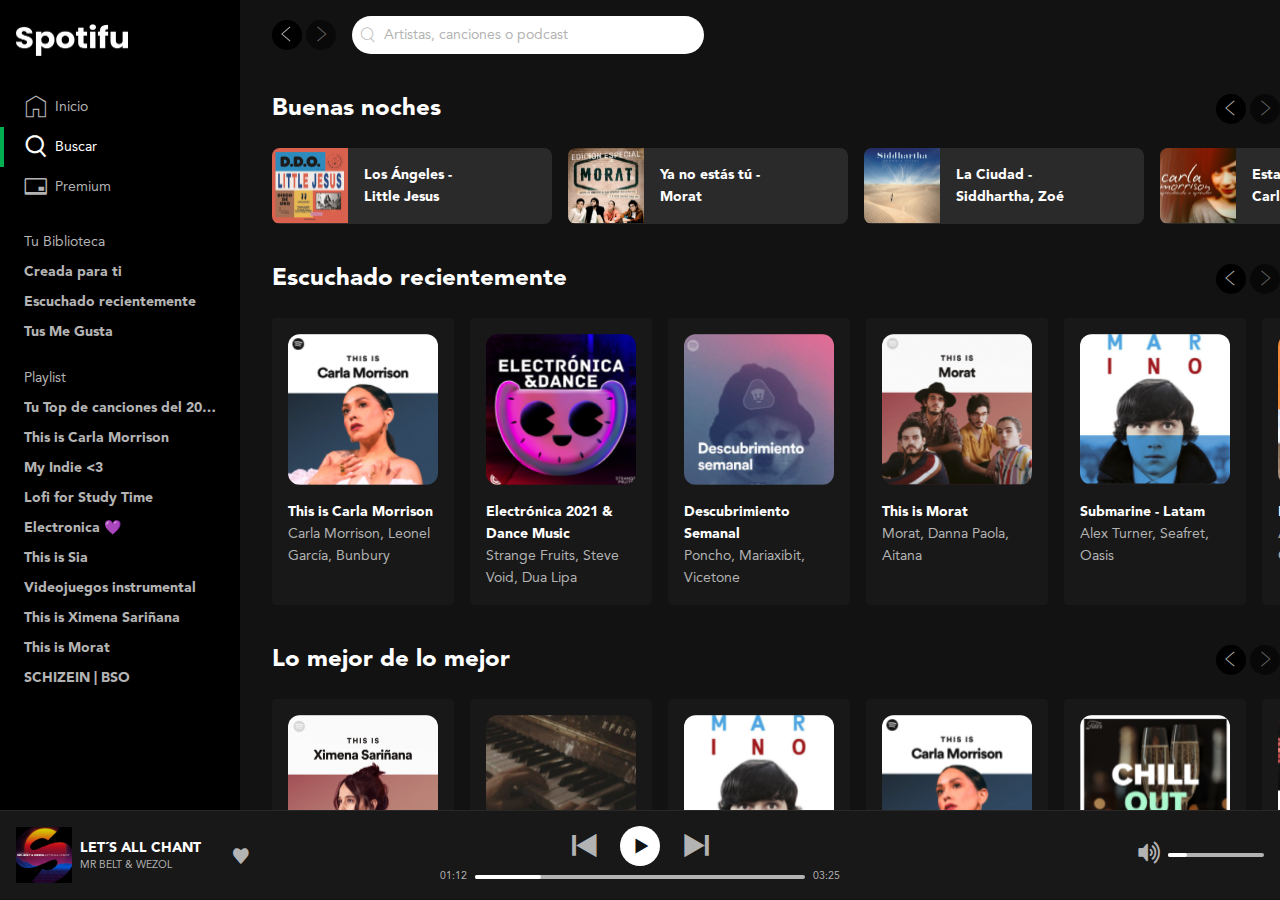
==== commit 392ac332: "Composición de la interfaz" ====
--- a/index.html
+++ b/index.html
@@ -30,704 +30,716 @@
   <title>iJCode - Spotifu</title>
 </head>
 <body class="body">
-  <div class="page">
-    <div class="sticky">
-      <div class="page-block">
-        <header class="header" aria-label="Barra superior y menú del usuario">
-          <div class="navigation">
-            <button class="navigation-prev" aria-label="Volver" title="Volver">
-              <i class="icon-arrowLeft" aria-hidden="true"></i>
-            </button>
-            <button class="navigation-next" aria-label="Avanzar" title="Avanzar" disabled>
-              <i class="icon-arrowRight" aria-hidden="true"></i>
-            </button>
+  <div class="layout">
+    <div class="layout-block">
+      <div class="layout-sidebar">
+        <aside class="sidebar" aria-label="Sidebar">
+          <header class="logo">
+            <a href="/">
+              <img class="logo-image" src="./assets/images/spotifu-logo.png" width="112" height="32"
+                alt="Logo de la marca Spotifu"></img>
+            </a>
+          </header>
+          <nav class="menu" aria-label="Principal">
+            <ul class="menu-list">
+              <li class="menuItem">
+                <a href="/" class="link" aria-current="page">
+                  <i class="icon-home" aria-hidden="true"></i>
+                  <span>Inicio</span>
+                </a>
+              </li>
+              <li class="menuItem is-active">
+                <a href="/" class="link">
+                  <i class="icon-search" aria-hidden="true"></i>
+                  <span>Buscar</span>
+                </a>
+              </li>
+              <li class="menuItem">
+                <a href="/" class="link">
+                  <i class="icon-creditCard" aria-hidden="true"></i>
+                  <span>Premium</span>
+                </a>
+              </li>
+            </ul>
+          </nav>
+          <nav class="list" aria-labelledby="library-navigation">
+            <h2 class="list-title" id="library-navigation">tu biblioteca</h2>
+            <ul class="list-content">
+              <li class="list-item">
+                <a href="#" class="link">Creada para ti</a>
+              </li>
+              <li class="list-item">
+                <a href="#" class="link">Escuchado recientemente</a>
+              </li>
+              <li class="list-item">
+                <a href="#" class="link">Tus Me Gusta</a>
+              </li>
+            </ul>
+          </nav>
+          <nav class="list" aria-labelledby="playlist-navigation">
+            <h2 class="list-title" id="playlist-navigation">playlist</h2>
+            <ul class="list-content">
+              <li class="list-item">
+                <span class="ellipsis">
+                  <a href="#" class="link">Tu Top de canciones del 2021</a>
+                </span>
+              </li>
+              <li class="list-item">
+                <a href="#" class="link">This is Carla Morrison</a>
+              </li>
+              <li class="list-item">
+                <a href="#" class="link">My Indie &#60;3</a>
+              </li>
+              <li class="list-item">
+                <a href="#" class="link">Lofi for Study Time</a>
+              </li>
+              <li class="list-item">
+                <a href="#" class="link">Electronica 💜</a>
+              </li>
+              <li class="list-item">
+                <a href="#" class="link">This is Sia</a>
+              </li>
+              <li class="list-item">
+                <a href="#" class="link">Videojuegos instrumental</a>
+              </li>
+              <li class="list-item">
+                <a href="#" class="link">This is Ximena Sariñana</a>
+              </li>
+              <li class="list-item">
+                <a href="#" class="link">This is Morat</a>
+              </li>
+              <li class="list-item">
+                <a href="#" class="link">SCHIZEIN | BSO</a>
+              </li>
+            </ul>
+          </nav>
+        </aside>
+      </div>
+      <div class="layout-main">
+        <div class="page">
+          <div class="sticky">
+            <div class="page-block">
+              <header class="header" aria-label="Barra superior y menú del usuario">
+                <div class="navigation">
+                  <button class="navigation-prev" aria-label="Volver" title="Volver">
+                    <i class="icon-arrowLeft" aria-hidden="true"></i>
+                  </button>
+                  <button class="navigation-next" aria-label="Avanzar" title="Avanzar" disabled>
+                    <i class="icon-arrowRight" aria-hidden="true"></i>
+                  </button>
+                </div>
+                <form class="search" role="search" aria-label="Buscar por Artistas, canciones o podcast">
+                  <i class="icon-search" aria-hidden="true"></i>
+                  <input type="search" placeholder="Artistas, canciones o podcast">
+                </form>
+              </header>
+            </div>
           </div>
-          <form class="search" role="search" aria-label="Buscar por Artistas, canciones o podcast">
-            <i class="icon-search" aria-hidden="true"></i>
-            <input type="search" placeholder="Artistas, canciones o podcast">
-          </form>
-        </header>
+          <main class="page-block">
+            <section class="playlistList" aria-labelledby="region1">
+              <div class="playlistList-top">
+                <h2 class="playlistList-title" id="region1">Buenas noches</h2>
+                <div class="navigation">
+                  <button class="navigation-prev" aria-label="Volver" title="Volver">
+                    <i class="icon-arrowLeft" aria-hidden="true"></i>
+                  </button>
+                  <button class="navigation-next" aria-label="Avanzar" title="Avanzar" disabled>
+                    <i class="icon-arrowRight" aria-hidden="true"></i>
+                  </button>
+                </div>
+              </div>
+              <div class="playlistList-container">
+                <div class="playlistB">
+                  <div class="playlistB-cover">
+                    <img src="./assets/images/cover-angeles.png" alt="Cover de la canción Los Ángeles, California - Little Jesus" title="Cover de la canción Los Ángeles, California - Little Jesus" width="76" height="76">
+                  </div>
+                  <div class="playlistB-details">
+                    <h3 class="playlistB-title">Los Ángeles - Little Jesus</h3>
+                    <div class="playlistB-control">
+                      <button class="buttonIcon is-primary playlistB-button" title="Reproducir la canción Los Ángeles, California - Little Jesus" aria-label="Reproducir la canción Los Ángeles, California - Little Jesus">
+                        <i class="icon-play" aria-hidden="true"></i>
+                      </button>
+                    </div>
+                  </div>
+                </div>
+                <div class="playlistB">
+                  <div class="playlistB-cover">
+                    <img src="./assets/images/cover-yano.png" alt="Cover de la canción Ya no estás tú - Morat" title="Cover de la canción Ya no estás tú - Morat" width="76" height="76">
+                  </div>
+                  <div class="playlistB-details">
+                    <h3 class="playlistB-title">Ya no estás tú - Morat</h3>
+                    <div class="playlistB-control">
+                      <button class="buttonIcon is-primary playlistB-button" title="Reproducir la canción Ya no estás tú - Morat" aria-label="Reproducir la canción Ya no estás tú - Morat">
+                        <i class="icon-play" aria-hidden="true"></i>
+                      </button>
+                    </div>
+                  </div>
+                </div>
+                <div class="playlistB">
+                  <div class="playlistB-cover">
+                    <img src="./assets/images/cover-ciudad.png" alt="Cover de la canción La ciudad de Siddhartha" title="Cover de la canción La ciudad de Siddhartha" width="76" height="76">
+                  </div>
+                  <div class="playlistB-details">
+                    <h3 class="playlistB-title">La Ciudad - Siddhartha, Zoé</h3>
+                    <div class="playlistB-control">
+                      <button class="buttonIcon is-primary playlistB-button" title="Reproducir la canción La ciudad de Siddhartha" aria-label="Reproducir la canción La ciudad de Siddhartha">
+                        <i class="icon-play" aria-hidden="true"></i>
+                      </button>
+                    </div>
+                  </div>
+                </div>
+                <div class="playlistB">
+                  <div class="playlistB-cover">
+                    <img src="./assets/images/cover-soledad.png" alt="Cover de la canción Esta Soledad - Carla Morrison" title="Cover de la canción Esta Soledad - Carla Morrison" width="76" height="76">
+                  </div>
+                  <div class="playlistB-details">
+                    <h3 class="playlistB-title">Esta Soledad - Carla Morrison</h3>
+                    <div class="playlistB-control">
+                      <button class="buttonIcon is-primary playlistB-button" title="Reproducir la canción Esta Soledad - Carla Morrison" aria-label="Reproducir la canción Esta Soledad - Carla Morrison">
+                        <i class="icon-play" aria-hidden="true"></i>
+                      </button>
+                    </div>
+                  </div>
+                </div>
+                <div class="playlistB">
+                  <div class="playlistB-cover">
+                    <img src="./assets/images/cover-diasfuego.png" alt="Cover de la canción Dias de Fuego - Odisseo" title="Cover de la canción Dias de Fuego - Odisseo" width="76" height="76">
+                  </div>
+                  <div class="playlistB-details">
+                    <h3 class="playlistB-title">Días de Fuego - Odisseo</h3>
+                    <div class="playlistB-control">
+                      <button class="buttonIcon is-primary playlistB-button" title="Reproducir la canción Días de Fuego - Odisseo" aria-label="Reproducir la canción Días de Fuego - Odisseo">
+                        <i class="icon-play" aria-hidden="true"></i>
+                      </button>
+                    </div>
+                  </div>
+                </div>
+                <div class="playlistB">
+                  <div class="playlistB-cover">
+                    <img src="./assets/images/cover-miSuerte.png" alt="Cover de la canción Mi Suerte - Morat" title="Cover de la canción Mi Suerte - Morat" width="76" height="76">
+                  </div>
+                  <div class="playlistB-details">
+                    <h3 class="playlistB-title">Mi Suerte - Morat</h3>
+                    <div class="playlistB-control">
+                      <button class="buttonIcon is-primary playlistB-button" title="Reproducir la canción Mi Suerte - Morat" aria-label="Reproducir la canción Mi Suerte - Morat">
+                        <i class="icon-play" aria-hidden="true"></i>
+                      </button>
+                    </div>
+                  </div>
+                </div>
+                <div class="playlistB">
+                  <div class="playlistB-cover">
+                    <img src="./assets/images/cover-esperame.png" alt="Cover de la canción Espérame - Los amigos invisibles" title="Cover de la canción Espérame - Los amigos invisibles" width="76" height="76">
+                  </div>
+                  <div class="playlistB-details">
+                    <h3 class="playlistB-title">Espérame - Los amigos invisibles</h3>
+                    <div class="playlistB-control">
+                      <button class="buttonIcon is-primary playlistB-button" title="Reproducir la canción Espérame - Los amigos invisibles" aria-label="Reproducir la canción Espérame - Los amigos invisibles">
+                        <i class="icon-play" aria-hidden="true"></i>
+                      </button>
+                    </div>
+                  </div>
+                </div>
+                <div class="playlistB">
+                  <div class="playlistB-cover">
+                    <img src="./assets/images/cover-infinity.png" alt="Cover de la canción Infinity 2018 - Klass Remix Edit" title="Cover de la canción Infinity 2018 - Klass Remix Edit" width="76" height="76">
+                  </div>
+                  <div class="playlistB-details">
+                    <h3 class="playlistB-title">Infinity 2018 - Klass Remix Edit</h3>
+                    <div class="playlistB-control">
+                      <button class="buttonIcon is-primary playlistB-button" title="Reproducir la canción Infinity 2018 - Klass Remix Edit" aria-label="Reproducir la canción Infinity 2018 - Klass Remix Edit">
+                        <i class="icon-play" aria-hidden="true"></i>
+                      </button>
+                    </div>
+                  </div>
+                </div>
+                <div class="playlistB">
+                  <div class="playlistB-cover">
+                    <img src="./assets/images/cover-llueve.png" alt="Cover de la canción Llueve sobre la ciudad - Los Bunkers" title="Cover de la canción Llueve sobre la ciudad - Los Bunkers" width="76" height="76">
+                  </div>
+                  <div class="playlistB-details">
+                    <h3 class="playlistB-title">Llueve sobre la ciudad - Bunkers</h3>
+                    <div class="playlistB-control">
+                      <button class="buttonIcon is-primary playlistB-button" title="Reproducir la canción Llueve sobre la ciudad - Los Bunkers" aria-label="Reproducir la canción Llueve sobre la ciudad - Los Bunkers">
+                        <i class="icon-play" aria-hidden="true"></i>
+                      </button>
+                    </div>
+                  </div>
+                </div>
+                <div class="playlistB">
+                  <div class="playlistB-cover">
+                    <img src="./assets/images/cover-quierover.png" alt="Cover de la canción Quiero ver - Café Tacvba" title="Cover de la canción Quiero ver - Café Tacvba" width="76" height="76">
+                  </div>
+                  <div class="playlistB-details">
+                    <h3 class="playlistB-title">Quiero ver - Café Tacvba</h3>
+                    <div class="playlistB-control">
+                      <button class="buttonIcon is-primary playlistB-button" title="Reproducir la canción Quiero ver - Café Tacvba" aria-label="Reproducir la canción Quiero ver - Café Tacvba">
+                        <i class="icon-play" aria-hidden="true"></i>
+                      </button>
+                    </div>
+                  </div>
+                </div>
+                <div class="playlistB">
+                  <div class="playlistB-cover">
+                    <img src="./assets/images/cover-eresTu.png" alt="Cover de la canción Eres Tú - Carla Morrison" title="Cover de la canción Eres Tú - Carla Morrison" width="76" height="76">
+                  </div>
+                  <div class="playlistB-details">
+                    <h3 class="playlistB-title">Eres Tú - Carla Morrison</h3>
+                    <div class="playlistB-control">
+                      <button class="buttonIcon is-primary playlistB-button" title="Reproducir la canción Eres Tú - Carla Morrison" aria-label="Reproducir la canción Eres Tú - Carla Morrison">
+                        <i class="icon-play" aria-hidden="true"></i>
+                      </button>
+                    </div>
+                  </div>
+                </div>
+                <div class="playlistB">
+                  <div class="playlistB-cover">
+                    <img src="./assets/images/cover-sayit.png" alt="Cover de la canción Say It, Just Say It - The Mowgli's" title="Cover de la canción Say It, Just Say It - The Mowgli's" width="76" height="76">
+                  </div>
+                  <div class="playlistB-details">
+                    <h3 class="playlistB-title">Say It, Just Say It - The Mowgli's</h3>
+                    <div class="playlistB-control">
+                      <button class="buttonIcon is-primary playlistB-button" title="Reproducir la canción Say It, Just Say It - The Mowgli's" aria-label="Reproducir la canción Say It, Just Say It - The Mowgli's">
+                        <i class="icon-play" aria-hidden="true"></i>
+                      </button>
+                    </div>
+                  </div>
+                </div>
+                <div class="playlistB">
+                  <div class="playlistB-cover">
+                    <img src="./assets/images/cover-elEmbrujo.png" alt="Cover de la canción El Embrujo - Morat" title="Cover de la canción El Embrujo - Morat" width="76" height="76">
+                  </div>
+                  <div class="playlistB-details">
+                    <h3 class="playlistB-title">El Embrujo - Morat</h3>
+                    <div class="playlistB-control">
+                      <button class="buttonIcon is-primary playlistB-button" title="Reproducir la canción El Embrujo - Morat" aria-label="Reproducir la canción El Embrujo - Morat">
+                        <i class="icon-play" aria-hidden="true"></i>
+                      </button>
+                    </div>
+                  </div>
+                </div>
+                <div class="playlistB">
+                  <div class="playlistB-cover">
+                    <img src="./assets/images/cover-todocuenta.png" alt="Cover de la canción Todo Cuenta - DLD" title="Cover de la canción Todo Cuenta - DLD" width="76" height="76">
+                  </div>
+                  <div class="playlistB-details">
+                    <h3 class="playlistB-title">Todo Cuenta - DLD</h3>
+                    <div class="playlistB-control">
+                      <button class="buttonIcon is-primary playlistB-button" title="Reproducir la canción Todo Cuenta - DLD" aria-label="Reproducir la canción Todo Cuenta - DLD">
+                        <i class="icon-play" aria-hidden="true"></i>
+                      </button>
+                    </div>
+                  </div>
+                </div>
+                <div class="playlistB">
+                  <div class="playlistB-cover">
+                    <img src="./assets/images/cover-tqm.png" alt="Cover de la canción TQM - Little Jesus" title="Cover de la canción TQM - Little Jesus" width="76" height="76">
+                  </div>
+                  <div class="playlistB-details">
+                    <h3 class="playlistB-title">TQM - Little Jesus</h3>
+                    <div class="playlistB-control">
+                      <button class="buttonIcon is-primary playlistB-button" title="Reproducir la canción TQM - Little Jesus" aria-label="Reproducir la canción TQM - Little Jesus">
+                        <i class="icon-play" aria-hidden="true"></i>
+                      </button>
+                    </div>
+                  </div>
+                </div>
+                <div class="playlistB">
+                  <div class="playlistB-cover">
+                    <img src="./assets/images/cover-compartir.png" alt="Cover de la canción Compartir - Carla Morrison" title="Cover de la canción Compartir - Carla Morrison" width="76" height="76">
+                  </div>
+                  <div class="playlistB-details">
+                    <h3 class="playlistB-title">Compartir - Carla Morrison</h3>
+                    <div class="playlistB-control">
+                      <button class="buttonIcon is-primary playlistB-button" title="Reproducir la canción Compartir - Carla Morrison" aria-label="Reproducir la canción Compartir - Carla Morrison">
+                        <i class="icon-play" aria-hidden="true"></i>
+                      </button>
+                    </div>
+                  </div>
+                </div>
+                <div class="playlistB">
+                  <div class="playlistB-cover">
+                    <img src="./assets/images/cover-rome.png" alt="Cover de la canción Rome - Ratatat" title="Cover de la canción Rome - Ratatat" width="76" height="76">
+                  </div>
+                  <div class="playlistB-details">
+                    <h3 class="playlistB-title">Rome - Ratatat</h3>
+                    <div class="playlistB-control">
+                      <button class="buttonIcon is-primary playlistB-button" title="Reproducir la canción Rome - Ratatat" aria-label="Reproducir la canción Rome - Ratatat">
+                        <i class="icon-play" aria-hidden="true"></i>
+                      </button>
+                    </div>
+                  </div>
+                </div>
+              </div>
+            </section>
+            <section class="playlistList" aria-labelledby="region2">
+              <div class="playlistList-top">
+                <h2 class="playlistList-title" id="region2">Escuchado recientemente</h2>
+                <div class="navigation">
+                  <button class="navigation-prev" aria-label="Volver" title="Volver">
+                    <i class="icon-arrowLeft" aria-hidden="true"></i>
+                  </button>
+                  <button class="navigation-next" aria-label="Avanzar" title="Avanzar" disabled>
+                    <i class="icon-arrowRight" aria-hidden="true"></i>
+                  </button>
+                </div>
+              </div>
+              <div class="playlistList-container">
+                <div class="playlistA">
+                  <div class="playlistA-cover">
+                    <img src="./assets/images/cover-carla.png" alt="Cover de la playlist This is Carla Morrison" width="150" height="150" title="Cover de la playlist This is Carla Morrison">
+                    <button aria-label="Reproducir" class="buttonIcon is-primary platlistA-button" title="Reproducir">
+                      <i class="icon-play" aria-hidden="true"></i>
+                    </button>
+                  </div>
+                  <h3 class="platlistA-title">This is Carla Morrison</h3>
+                  <h4 class="platlistA-description">Carla Morrison, Leonel García, Bunbury</h4>
+                </div>
+                <div class="playlistA">
+                  <div class="playlistA-cover">
+                    <img src="./assets/images/cover-electronica_dance.png" alt="Cover de la playlist Electrónica 2021 & Dance Music" width="150" height="150" title="Cover de la playlist Electrónica 2021 & Dance Music">
+                    <button aria-label="Reproducir" class="buttonIcon is-primary platlistA-button" title="Reproducir">
+                      <i class="icon-play" aria-hidden="true"></i>
+                    </button>
+                  </div>
+                  <h3 class="platlistA-title">Electrónica 2021 & Dance Music</h3>
+                  <h4 class="platlistA-description">Strange Fruits, Steve Void, Dua Lipa</h4>
+                </div>
+                <div class="playlistA">
+                  <div class="playlistA-cover">
+                    <img src="./assets/images/cover-semanal.png" alt="Cover de la playlist Descubrimiento Semanal" width="150" height="150" title="Cover de la playlist Descubrimiento Semanal">
+                    <button aria-label="Reproducir" class="buttonIcon is-primary platlistA-button" title="Reproducir">
+                      <i class="icon-play" aria-hidden="true"></i>
+                    </button>
+                  </div>
+                  <h3 class="platlistA-title">Descubrimiento Semanal</h3>
+                  <h4 class="platlistA-description">Poncho, Mariaxibit, Vicetone</h4>
+                </div>
+                <div class="playlistA">
+                  <div class="playlistA-cover">
+                    <img src="./assets/images/cover-morat.png" alt="Cover de la playlist This is Morat" width="150" height="150" title="Cover de la playlist This is Morat">
+                    <button aria-label="Reproducir" class="buttonIcon is-primary platlistA-button" title="Reproducir">
+                      <i class="icon-play" aria-hidden="true"></i>
+                    </button>
+                  </div>
+                  <h3 class="platlistA-title">This is Morat</h3>
+                  <h4 class="platlistA-description">Morat, Danna Paola, Aitana</h4>
+                </div>
+                <div class="playlistA">
+                  <div class="playlistA-cover">
+                    <img src="./assets/images/cover-submarine.png" alt="Cover de la playlist Submarine - Latam" width="150" height="150" title="Cover de la playlist Submarine - Latam">
+                    <button aria-label="Reproducir" class="buttonIcon is-primary platlistA-button" title="Reproducir">
+                      <i class="icon-play" aria-hidden="true"></i>
+                    </button>
+                  </div>
+                  <h3 class="platlistA-title">Submarine - Latam</h3>
+                  <h4 class="platlistA-description">Alex Turner, Seafret, Oasis</h4>
+                </div>
+                <div class="playlistA">
+                  <div class="playlistA-cover">
+                    <img src="./assets/images/cover-eternoAgosto.png" alt="Cover de la playlist Eterno Agosto" width="150" height="150" title="Cover de la playlist Eterno Agosto">
+                    <button aria-label="Reproducir" class="buttonIcon is-primary platlistA-button" title="Reproducir">
+                      <i class="icon-play" aria-hidden="true"></i>
+                    </button>
+                  </div>
+                  <h3 class="platlistA-title">Eterno Agosto</h3>
+                  <h4 class="platlistA-description">Alvaro Soler, Paty Cantú, Morat</h4>
+                </div>
+                <div class="playlistA">
+                  <div class="playlistA-cover">
+                    <img src="./assets/images/cover-electronica.png" alt="Cover de la playlist Electronica 💜" width="150" height="150" title="Cover de la playlist Electronica 💜">
+                    <button aria-label="Reproducir" class="buttonIcon is-primary platlistA-button" title="Reproducir">
+                      <i class="icon-play" aria-hidden="true"></i>
+                    </button>
+                  </div>
+                  <h3 class="platlistA-title">Electronica 💜</h3>
+                  <h4 class="platlistA-description">Axwell, Klingande, Mr Belt & Wezol</h4>
+                </div>
+                <div class="playlistA">
+                  <div class="playlistA-cover">
+                    <img src="./assets/images/cover-xime.png" alt="Cover de la playlist This is Ximena Sariñana" width="150" height="150" title="Cover de la playlist This is Ximena Sariñana">
+                    <button aria-label="Reproducir" class="buttonIcon is-primary platlistA-button" title="Reproducir">
+                      <i class="icon-play" aria-hidden="true"></i>
+                    </button>
+                  </div>
+                  <h3 class="platlistA-title">This is Ximena Sariñana</h3>
+                  <h4 class="platlistA-description">Ximena Sariñana, Natalia Lafourcade</h4>
+                </div>
+                <div class="playlistA">
+                  <div class="playlistA-cover">
+                    <img src="./assets/images/cover-thisGalantis.png" alt="Cover de la playlist This is Galantis" width="150" height="150" title="Cover de la playlist This is Galantis">
+                    <button aria-label="Reproducir" class="buttonIcon is-primary platlistA-button" title="Reproducir">
+                      <i class="icon-play" aria-hidden="true"></i>
+                    </button>
+                  </div>
+                  <h3 class="platlistA-title">This is Galantis</h3>
+                  <h4 class="platlistA-description">Galantis, David Guetta, Sofía Carson</h4>
+                </div>
+                <div class="playlistA">
+                  <div class="playlistA-cover">
+                    <img src="./assets/images/cover-bso.png" alt="Cover de la playlist SCHIZEIN | BSO" width="150" height="150" title="Cover de la playlist SCHIZEIN | BSO">
+                    <button aria-label="Reproducir" class="buttonIcon is-primary platlistA-button" title="Reproducir">
+                      <i class="icon-play" aria-hidden="true"></i>
+                    </button>
+                  </div>
+                  <h3 class="platlistA-title">SCHIZEIN | BSO</h3>
+                  <h4 class="platlistA-description">Radiohead, Blonde Redhead, Gotye</h4>
+                </div>
+                <div class="playlistA">
+                  <div class="playlistA-cover">
+                    <img src="./assets/images/cover-arsenal.png" alt="Cover de la playlist This is Arsenal de Rimas" width="150" height="150" title="Cover de la playlist This is Arsenal de Rimas">
+                    <button aria-label="Reproducir" class="buttonIcon is-primary platlistA-button" title="Reproducir">
+                      <i class="icon-play" aria-hidden="true"></i>
+                    </button>
+                  </div>
+                  <h3 class="platlistA-title">This is Arsenal de Rimas</h3>
+                  <h4 class="platlistA-description">Arsenal de Rimas, Meny Mendez, Happy</h4>
+                </div>
+                <div class="playlistA">
+                  <div class="playlistA-cover">
+                    <img src="./assets/images/cover-chill.png" alt="Cover de la playlist Chillout 2021 & 2022" width="150" height="150" title="Cover de la playlist Chillout 2021 & 2022">
+                    <button aria-label="Reproducir" class="buttonIcon is-primary platlistA-button" title="Reproducir">
+                      <i class="icon-play" aria-hidden="true"></i>
+                    </button>
+                  </div>
+                  <h3 class="platlistA-title">Chillout 2021 🥂 2022</h3>
+                  <h4 class="platlistA-description">Twelve, Alan Walker, K-391</h4>
+                </div>
+                <div class="playlistA">
+                  <div class="playlistA-cover">
+                    <img src="./assets/images/cover-lofi.png" alt="Cover de la playlist Lofy for Study Time" width="150" height="150" title="Cover de la playlist Lofy for Study Time">
+                    <button aria-label="Reproducir" class="buttonIcon is-primary platlistA-button" title="Reproducir">
+                      <i class="icon-play" aria-hidden="true"></i>
+                    </button>
+                  </div>
+                  <h3 class="platlistA-title">Lofy for Study Time</h3>
+                  <h4 class="platlistA-description">Musqitone, Kina, Elijah Who</h4>
+                </div>
+                <div class="playlistA">
+                  <div class="playlistA-cover">
+                    <img src="./assets/images/cover-rockLatino.png" alt="Cover de la playlist Iconos del Rock Latinoamericano" width="150" height="150" title="Cover de la playlist Iconos del Rock Latinoamericano">
+                    <button aria-label="Reproducir" class="buttonIcon is-primary platlistA-button" title="Reproducir">
+                      <i class="icon-play" aria-hidden="true"></i>
+                    </button>
+                  </div>
+                  <h3 class="platlistA-title">Iconos del Rock Latinoamericano</h3>
+                  <h4 class="platlistA-description">Volovan, Los Bunkers, Enjambre</h4>
+                </div>
+                <div class="playlistA">
+                  <div class="playlistA-cover">
+                    <img src="./assets/images/cover-videojuegos.png" alt="Cover de la playlist Videojuegos Instrumental" width="150" height="150" title="Cover de la playlist Videojuegos Instrumental">
+                    <button aria-label="Reproducir" class="buttonIcon is-primary platlistA-button" title="Reproducir">
+                      <i class="icon-play" aria-hidden="true"></i>
+                    </button>
+                  </div>
+                  <h3 class="platlistA-title">Videojuegos Instrumentalo</h3>
+                  <h4 class="platlistA-description">Scattle, James Landino, Dj Cutman</h4>
+                </div>
+              </div>
+            </section>
+            <section class="playlistList" aria-labelledby="region3">
+              <div class="playlistList-top">
+                <h2 class="playlistList-title" id="region3">Lo mejor de lo mejor</h2>
+                <div class="navigation">
+                  <button class="navigation-prev" aria-label="Volver" title="Volver">
+                    <i class="icon-arrowLeft" aria-hidden="true"></i>
+                  </button>
+                  <button class="navigation-next" aria-label="Avanzar" title="Avanzar" disabled>
+                    <i class="icon-arrowRight" aria-hidden="true"></i>
+                  </button>
+                </div>
+              </div>
+              <div class="playlistList-container">
+                <div class="playlistA">
+                  <div class="playlistA-cover">
+                    <img src="./assets/images/cover-xime.png" alt="Cover de la playlist This is Ximena Sariñana" width="150" height="150" title="Cover de la playlist This is Ximena Sariñana">
+                    <button aria-label="Reproducir" class="buttonIcon is-primary platlistA-button" title="Reproducir">
+                      <i class="icon-play" aria-hidden="true"></i>
+                    </button>
+                  </div>
+                  <h3 class="platlistA-title">This is Ximena Sariñana</h3>
+                  <h4 class="platlistA-description">Ximena Sariñana, Natalia Lafourcade</h4>
+                </div>
+                <div class="playlistA">
+                  <div class="playlistA-cover">
+                    <img src="./assets/images/cover-bso.png" alt="Cover de la playlist SCHIZEIN | BSO" width="150" height="150" title="Cover de la playlist SCHIZEIN | BSO">
+                    <button aria-label="Reproducir" class="buttonIcon is-primary platlistA-button" title="Reproducir">
+                      <i class="icon-play" aria-hidden="true"></i>
+                    </button>
+                  </div>
+                  <h3 class="platlistA-title">SCHIZEIN | BSO</h3>
+                  <h4 class="platlistA-description">Radiohead, Blonde Redhead, Gotye</h4>
+                </div>
+                <div class="playlistA">
+                  <div class="playlistA-cover">
+                    <img src="./assets/images/cover-submarine.png" alt="Cover de la playlist Submarine - Latam" width="150" height="150" title="Cover de la playlist Submarine - Latam">
+                    <button aria-label="Reproducir" class="buttonIcon is-primary platlistA-button" title="Reproducir">
+                      <i class="icon-play" aria-hidden="true"></i>
+                    </button>
+                  </div>
+                  <h3 class="platlistA-title">Submarine - Latam</h3>
+                  <h4 class="platlistA-description">Alex Turner, Seafret, Oasis</h4>
+                </div>
+                <div class="playlistA">
+                  <div class="playlistA-cover">
+                    <img src="./assets/images/cover-carla.png" alt="Cover de la playlist This is Carla Morrison" width="150" height="150" title="Cover de la playlist This is Carla Morrison">
+                    <button aria-label="Reproducir" class="buttonIcon is-primary platlistA-button" title="Reproducir">
+                      <i class="icon-play" aria-hidden="true"></i>
+                    </button>
+                  </div>
+                  <h3 class="platlistA-title">This is Carla Morrison</h3>
+                  <h4 class="platlistA-description">Carla Morrison, Leonel García, Bunbury</h4>
+                </div>
+                <div class="playlistA">
+                  <div class="playlistA-cover">
+                    <img src="./assets/images/cover-chill.png" alt="Cover de la playlist Chillout 2021 & 2022" width="150" height="150" title="Cover de la playlist Chillout 2021 & 2022">
+                    <button aria-label="Reproducir" class="buttonIcon is-primary platlistA-button" title="Reproducir">
+                      <i class="icon-play" aria-hidden="true"></i>
+                    </button>
+                  </div>
+                  <h3 class="platlistA-title">Chillout 2021 🥂 2022</h3>
+                  <h4 class="platlistA-description">Twelve, Alan Walker, K-391</h4>
+                </div>
+                <div class="playlistA">
+                  <div class="playlistA-cover">
+                    <img src="./assets/images/cover-videojuegos.png" alt="Cover de la playlist Videojuegos Instrumental" width="150" height="150" title="Cover de la playlist Videojuegos Instrumental">
+                    <button aria-label="Reproducir" class="buttonIcon is-primary platlistA-button" title="Reproducir">
+                      <i class="icon-play" aria-hidden="true"></i>
+                    </button>
+                  </div>
+                  <h3 class="platlistA-title">Videojuegos Instrumentalo</h3>
+                  <h4 class="platlistA-description">Scattle, James Landino, Dj Cutman</h4>
+                </div>
+                <div class="playlistA">
+                  <div class="playlistA-cover">
+                    <img src="./assets/images/cover-electronica_dance.png" alt="Cover de la playlist Electrónica 2021 & Dance Music" width="150" height="150" title="Cover de la playlist Electrónica 2021 & Dance Music">
+                    <button aria-label="Reproducir" class="buttonIcon is-primary platlistA-button" title="Reproducir">
+                      <i class="icon-play" aria-hidden="true"></i>
+                    </button>
+                  </div>
+                  <h3 class="platlistA-title">Electrónica 2021 & Dance Music</h3>
+                  <h4 class="platlistA-description">Strange Fruits, Steve Void, Dua Lipa</h4>
+                </div>
+                <div class="playlistA">
+                  <div class="playlistA-cover">
+                    <img src="./assets/images/cover-thisGalantis.png" alt="Cover de la playlist This is Galantis" width="150" height="150" title="Cover de la playlist This is Galantis">
+                    <button aria-label="Reproducir" class="buttonIcon is-primary platlistA-button" title="Reproducir">
+                      <i class="icon-play" aria-hidden="true"></i>
+                    </button>
+                  </div>
+                  <h3 class="platlistA-title">This is Galantis</h3>
+                  <h4 class="platlistA-description">Galantis, David Guetta, Sofía Carson</h4>
+                </div>
+                <div class="playlistA">
+                  <div class="playlistA-cover">
+                    <img src="./assets/images/cover-morat.png" alt="Cover de la playlist This is Morat" width="150" height="150" title="Cover de la playlist This is Morat">
+                    <button aria-label="Reproducir" class="buttonIcon is-primary platlistA-button" title="Reproducir">
+                      <i class="icon-play" aria-hidden="true"></i>
+                    </button>
+                  </div>
+                  <h3 class="platlistA-title">This is Morat</h3>
+                  <h4 class="platlistA-description">Morat, Danna Paola, Aitana</h4>
+                </div>
+                <div class="playlistA">
+                  <div class="playlistA-cover">
+                    <img src="./assets/images/cover-lofi.png" alt="Cover de la playlist Lofy for Study Time" width="150" height="150" title="Cover de la playlist Lofy for Study Time">
+                    <button aria-label="Reproducir" class="buttonIcon is-primary platlistA-button" title="Reproducir">
+                      <i class="icon-play" aria-hidden="true"></i>
+                    </button>
+                  </div>
+                  <h3 class="platlistA-title">Lofy for Study Time</h3>
+                  <h4 class="platlistA-description">Musqitone, Kina, Elijah Who</h4>
+                </div>
+                <div class="playlistA">
+                  <div class="playlistA-cover">
+                    <img src="./assets/images/cover-arsenal.png" alt="Cover de la playlist This is Arsenal de Rimas" width="150" height="150" title="Cover de la playlist This is Arsenal de Rimas">
+                    <button aria-label="Reproducir" class="buttonIcon is-primary platlistA-button" title="Reproducir">
+                      <i class="icon-play" aria-hidden="true"></i>
+                    </button>
+                  </div>
+                  <h3 class="platlistA-title">This is Arsenal de Rimas</h3>
+                  <h4 class="platlistA-description">Arsenal de Rimas, Meny Mendez, Happy</h4>
+                </div>
+                
+                <div class="playlistA">
+                  <div class="playlistA-cover">
+                    <img src="./assets/images/cover-rockLatino.png" alt="Cover de la playlist Iconos del Rock Latinoamericano" width="150" height="150" title="Cover de la playlist Iconos del Rock Latinoamericano">
+                    <button aria-label="Reproducir" class="buttonIcon is-primary platlistA-button" title="Reproducir">
+                      <i class="icon-play" aria-hidden="true"></i>
+                    </button>
+                  </div>
+                  <h3 class="platlistA-title">Iconos del Rock Latinoamericano</h3>
+                  <h4 class="platlistA-description">Volovan, Los Bunkers, Enjambre</h4>
+                </div>
+              </div>
+            </section>
+          </main>
+        </div>
       </div>
     </div>
-    <main class="page-block">
-      <section class="playlistList" aria-labelledby="region1">
-        <div class="playlistList-top">
-          <h2 class="playlistList-title" id="region1">Buenas noches</h2>
-          <div class="navigation">
-            <button class="navigation-prev" aria-label="Volver" title="Volver">
-              <i class="icon-arrowLeft" aria-hidden="true"></i>
-            </button>
-            <button class="navigation-next" aria-label="Avanzar" title="Avanzar" disabled>
-              <i class="icon-arrowRight" aria-hidden="true"></i>
-            </button>
+    <div class="layout-block">
+      <footer class="layout-bottom">
+        <div class="player">
+          <div class="player-nowPlaying">
+            <div class="nowPlaying">
+              <div class="nowPlaying-cover">
+                <img src="./assets/images/lets-all-chant.jpg" alt="Imagen de portada de la canción Let´s all chant" title="Imagen de portada de la canción Let´s all chant" width="56" height="56">
+              </div>
+              <div class="nowPlaying-details">
+                <div class="nowPlaying-description">
+                  <a href="#" class="nowPlaying-title">Let´s all chant</a>
+                  <a href="#" class="nowPlaying-artist">Mr belt & wezol</a>
+                </div>
+                <div class="nowPlaying-actions">
+                  <button class="player-control" aria-label="Guardar en tu biblioteca" role="switch" aria-checked="false" title="Guardar en tu biblioteca">
+                    <i class="icon-heart" aria-hidden="true"></i>
+                  </button>
+                </div>
+              </div>
+            </div>
           </div>
-        </div>
-        <div class="playlistList-container">
-          <div class="playlistB">
-            <div class="playlistB-cover">
-              <img src="./assets/images/cover-angeles.png" alt="Cover de la canción Los Ángeles, California - Little Jesus" title="Cover de la canción Los Ángeles, California - Little Jesus" width="76" height="76">
-            </div>
-            <div class="playlistB-details">
-              <h3 class="playlistB-title">Los Ángeles - Little Jesus</h3>
-              <div class="playlistB-control">
-                <button class="buttonIcon is-primary playlistB-button" title="Reproducir la canción Los Ángeles, California - Little Jesus" aria-label="Reproducir la canción Los Ángeles, California - Little Jesus">
+          <div class="player-playerControls">
+            <div class="playerControls">
+              <div class="playerControls-buttons" aria-label="Controles de reproducción">
+                <button class="buttonIcon" aria-label="Canción anterior" title="Canción anterior">
+                  <i class="icon-prev" aria-hidden="true"></i>
+                </button>
+                <button class="buttonIcon is-white" aria-label="Reproducir" title="Reproducir">
                   <i class="icon-play" aria-hidden="true"></i>
                 </button>
+                <button class="buttonIcon" aria-label="Canción siguiente" title="Canción siguiente">
+                  <i class="icon-next" aria-hidden="true"></i>
+                </button>
+              </div>
+              <div class="playerPlayback">
+                <span class="playerPlayback-progressTime">01:12</span>
+                <div class="playerPlayback-slider">
+                  <div class="slider">
+                    <div class="slider-progress">
+                      <button class="slider-button" aria-label="Progreso de la canción"></button>
+                    </div>
+                  </div>
+                </div>
+                <span class="playerPlayback-progressTime">03:25</span>
               </div>
             </div>
           </div>
-          <div class="playlistB">
-            <div class="playlistB-cover">
-              <img src="./assets/images/cover-yano.png" alt="Cover de la canción Ya no estás tú - Morat" title="Cover de la canción Ya no estás tú - Morat" width="76" height="76">
-            </div>
-            <div class="playlistB-details">
-              <h3 class="playlistB-title">Ya no estás tú - Morat</h3>
-              <div class="playlistB-control">
-                <button class="buttonIcon is-primary playlistB-button" title="Reproducir la canción Ya no estás tú - Morat" aria-label="Reproducir la canción Ya no estás tú - Morat">
-                  <i class="icon-play" aria-hidden="true"></i>
-                </button>
-              </div>
-            </div>
-          </div>
-          <div class="playlistB">
-            <div class="playlistB-cover">
-              <img src="./assets/images/cover-ciudad.png" alt="Cover de la canción La ciudad de Siddhartha" title="Cover de la canción La ciudad de Siddhartha" width="76" height="76">
-            </div>
-            <div class="playlistB-details">
-              <h3 class="playlistB-title">La Ciudad - Siddhartha, Zoé</h3>
-              <div class="playlistB-control">
-                <button class="buttonIcon is-primary playlistB-button" title="Reproducir la canción La ciudad de Siddhartha" aria-label="Reproducir la canción La ciudad de Siddhartha">
-                  <i class="icon-play" aria-hidden="true"></i>
-                </button>
-              </div>
-            </div>
-          </div>
-          <div class="playlistB">
-            <div class="playlistB-cover">
-              <img src="./assets/images/cover-soledad.png" alt="Cover de la canción Esta Soledad - Carla Morrison" title="Cover de la canción Esta Soledad - Carla Morrison" width="76" height="76">
-            </div>
-            <div class="playlistB-details">
-              <h3 class="playlistB-title">Esta Soledad - Carla Morrison</h3>
-              <div class="playlistB-control">
-                <button class="buttonIcon is-primary playlistB-button" title="Reproducir la canción Esta Soledad - Carla Morrison" aria-label="Reproducir la canción Esta Soledad - Carla Morrison">
-                  <i class="icon-play" aria-hidden="true"></i>
-                </button>
-              </div>
-            </div>
-          </div>
-          <div class="playlistB">
-            <div class="playlistB-cover">
-              <img src="./assets/images/cover-diasfuego.png" alt="Cover de la canción Dias de Fuego - Odisseo" title="Cover de la canción Dias de Fuego - Odisseo" width="76" height="76">
-            </div>
-            <div class="playlistB-details">
-              <h3 class="playlistB-title">Días de Fuego - Odisseo</h3>
-              <div class="playlistB-control">
-                <button class="buttonIcon is-primary playlistB-button" title="Reproducir la canción Días de Fuego - Odisseo" aria-label="Reproducir la canción Días de Fuego - Odisseo">
-                  <i class="icon-play" aria-hidden="true"></i>
-                </button>
-              </div>
-            </div>
-          </div>
-          <div class="playlistB">
-            <div class="playlistB-cover">
-              <img src="./assets/images/cover-miSuerte.png" alt="Cover de la canción Mi Suerte - Morat" title="Cover de la canción Mi Suerte - Morat" width="76" height="76">
-            </div>
-            <div class="playlistB-details">
-              <h3 class="playlistB-title">Mi Suerte - Morat</h3>
-              <div class="playlistB-control">
-                <button class="buttonIcon is-primary playlistB-button" title="Reproducir la canción Mi Suerte - Morat" aria-label="Reproducir la canción Mi Suerte - Morat">
-                  <i class="icon-play" aria-hidden="true"></i>
-                </button>
-              </div>
-            </div>
-          </div>
-          <div class="playlistB">
-            <div class="playlistB-cover">
-              <img src="./assets/images/cover-esperame.png" alt="Cover de la canción Espérame - Los amigos invisibles" title="Cover de la canción Espérame - Los amigos invisibles" width="76" height="76">
-            </div>
-            <div class="playlistB-details">
-              <h3 class="playlistB-title">Espérame - Los amigos invisibles</h3>
-              <div class="playlistB-control">
-                <button class="buttonIcon is-primary playlistB-button" title="Reproducir la canción Espérame - Los amigos invisibles" aria-label="Reproducir la canción Espérame - Los amigos invisibles">
-                  <i class="icon-play" aria-hidden="true"></i>
-                </button>
-              </div>
-            </div>
-          </div>
-          <div class="playlistB">
-            <div class="playlistB-cover">
-              <img src="./assets/images/cover-infinity.png" alt="Cover de la canción Infinity 2018 - Klass Remix Edit" title="Cover de la canción Infinity 2018 - Klass Remix Edit" width="76" height="76">
-            </div>
-            <div class="playlistB-details">
-              <h3 class="playlistB-title">Infinity 2018 - Klass Remix Edit</h3>
-              <div class="playlistB-control">
-                <button class="buttonIcon is-primary playlistB-button" title="Reproducir la canción Infinity 2018 - Klass Remix Edit" aria-label="Reproducir la canción Infinity 2018 - Klass Remix Edit">
-                  <i class="icon-play" aria-hidden="true"></i>
-                </button>
-              </div>
-            </div>
-          </div>
-          <div class="playlistB">
-            <div class="playlistB-cover">
-              <img src="./assets/images/cover-llueve.png" alt="Cover de la canción Llueve sobre la ciudad - Los Bunkers" title="Cover de la canción Llueve sobre la ciudad - Los Bunkers" width="76" height="76">
-            </div>
-            <div class="playlistB-details">
-              <h3 class="playlistB-title">Llueve sobre la ciudad - Bunkers</h3>
-              <div class="playlistB-control">
-                <button class="buttonIcon is-primary playlistB-button" title="Reproducir la canción Llueve sobre la ciudad - Los Bunkers" aria-label="Reproducir la canción Llueve sobre la ciudad - Los Bunkers">
-                  <i class="icon-play" aria-hidden="true"></i>
-                </button>
-              </div>
-            </div>
-          </div>
-          <div class="playlistB">
-            <div class="playlistB-cover">
-              <img src="./assets/images/cover-quierover.png" alt="Cover de la canción Quiero ver - Café Tacvba" title="Cover de la canción Quiero ver - Café Tacvba" width="76" height="76">
-            </div>
-            <div class="playlistB-details">
-              <h3 class="playlistB-title">Quiero ver - Café Tacvba</h3>
-              <div class="playlistB-control">
-                <button class="buttonIcon is-primary playlistB-button" title="Reproducir la canción Quiero ver - Café Tacvba" aria-label="Reproducir la canción Quiero ver - Café Tacvba">
-                  <i class="icon-play" aria-hidden="true"></i>
-                </button>
-              </div>
-            </div>
-          </div>
-          <div class="playlistB">
-            <div class="playlistB-cover">
-              <img src="./assets/images/cover-eresTu.png" alt="Cover de la canción Eres Tú - Carla Morrison" title="Cover de la canción Eres Tú - Carla Morrison" width="76" height="76">
-            </div>
-            <div class="playlistB-details">
-              <h3 class="playlistB-title">Eres Tú - Carla Morrison</h3>
-              <div class="playlistB-control">
-                <button class="buttonIcon is-primary playlistB-button" title="Reproducir la canción Eres Tú - Carla Morrison" aria-label="Reproducir la canción Eres Tú - Carla Morrison">
-                  <i class="icon-play" aria-hidden="true"></i>
-                </button>
-              </div>
-            </div>
-          </div>
-          <div class="playlistB">
-            <div class="playlistB-cover">
-              <img src="./assets/images/cover-sayit.png" alt="Cover de la canción Say It, Just Say It - The Mowgli's" title="Cover de la canción Say It, Just Say It - The Mowgli's" width="76" height="76">
-            </div>
-            <div class="playlistB-details">
-              <h3 class="playlistB-title">Say It, Just Say It - The Mowgli's</h3>
-              <div class="playlistB-control">
-                <button class="buttonIcon is-primary playlistB-button" title="Reproducir la canción Say It, Just Say It - The Mowgli's" aria-label="Reproducir la canción Say It, Just Say It - The Mowgli's">
-                  <i class="icon-play" aria-hidden="true"></i>
-                </button>
-              </div>
-            </div>
-          </div>
-          <div class="playlistB">
-            <div class="playlistB-cover">
-              <img src="./assets/images/cover-elEmbrujo.png" alt="Cover de la canción El Embrujo - Morat" title="Cover de la canción El Embrujo - Morat" width="76" height="76">
-            </div>
-            <div class="playlistB-details">
-              <h3 class="playlistB-title">El Embrujo - Morat</h3>
-              <div class="playlistB-control">
-                <button class="buttonIcon is-primary playlistB-button" title="Reproducir la canción El Embrujo - Morat" aria-label="Reproducir la canción El Embrujo - Morat">
-                  <i class="icon-play" aria-hidden="true"></i>
-                </button>
-              </div>
-            </div>
-          </div>
-          <div class="playlistB">
-            <div class="playlistB-cover">
-              <img src="./assets/images/cover-todocuenta.png" alt="Cover de la canción Todo Cuenta - DLD" title="Cover de la canción Todo Cuenta - DLD" width="76" height="76">
-            </div>
-            <div class="playlistB-details">
-              <h3 class="playlistB-title">Todo Cuenta - DLD</h3>
-              <div class="playlistB-control">
-                <button class="buttonIcon is-primary playlistB-button" title="Reproducir la canción Todo Cuenta - DLD" aria-label="Reproducir la canción Todo Cuenta - DLD">
-                  <i class="icon-play" aria-hidden="true"></i>
-                </button>
-              </div>
-            </div>
-          </div>
-          <div class="playlistB">
-            <div class="playlistB-cover">
-              <img src="./assets/images/cover-tqm.png" alt="Cover de la canción TQM - Little Jesus" title="Cover de la canción TQM - Little Jesus" width="76" height="76">
-            </div>
-            <div class="playlistB-details">
-              <h3 class="playlistB-title">TQM - Little Jesus</h3>
-              <div class="playlistB-control">
-                <button class="buttonIcon is-primary playlistB-button" title="Reproducir la canción TQM - Little Jesus" aria-label="Reproducir la canción TQM - Little Jesus">
-                  <i class="icon-play" aria-hidden="true"></i>
-                </button>
-              </div>
-            </div>
-          </div>
-          <div class="playlistB">
-            <div class="playlistB-cover">
-              <img src="./assets/images/cover-compartir.png" alt="Cover de la canción Compartir - Carla Morrison" title="Cover de la canción Compartir - Carla Morrison" width="76" height="76">
-            </div>
-            <div class="playlistB-details">
-              <h3 class="playlistB-title">Compartir - Carla Morrison</h3>
-              <div class="playlistB-control">
-                <button class="buttonIcon is-primary playlistB-button" title="Reproducir la canción Compartir - Carla Morrison" aria-label="Reproducir la canción Compartir - Carla Morrison">
-                  <i class="icon-play" aria-hidden="true"></i>
-                </button>
-              </div>
-            </div>
-          </div>
-          <div class="playlistB">
-            <div class="playlistB-cover">
-              <img src="./assets/images/cover-rome.png" alt="Cover de la canción Rome - Ratatat" title="Cover de la canción Rome - Ratatat" width="76" height="76">
-            </div>
-            <div class="playlistB-details">
-              <h3 class="playlistB-title">Rome - Ratatat</h3>
-              <div class="playlistB-control">
-                <button class="buttonIcon is-primary playlistB-button" title="Reproducir la canción Rome - Ratatat" aria-label="Reproducir la canción Rome - Ratatat">
-                  <i class="icon-play" aria-hidden="true"></i>
-                </button>
+          <div class="player-playerVolume">
+            <div class="playerVolume">
+              <button class="player-control" aria-describedby="volume-icon" aria-label="Silenciar">
+                <i class="icon-volumeUp" id="volume-icon" role="presentation" aria-label="Volumen alto" aria-hidden="true"></i>
+              </button>
+              <div class="playerVolume-slider">
+                <div class="slider">
+                  <div class="slider-progress">
+                    <button class="slider-button" aria-label="Progreso de la canción"></button>
+                  </div>
+                </div>
               </div>
             </div>
           </div>
         </div>
-      </section>
-      <section class="playlistList" aria-labelledby="region2">
-        <div class="playlistList-top">
-          <h2 class="playlistList-title" id="region2">Escuchado recientemente</h2>
-          <div class="navigation">
-            <button class="navigation-prev" aria-label="Volver" title="Volver">
-              <i class="icon-arrowLeft" aria-hidden="true"></i>
-            </button>
-            <button class="navigation-next" aria-label="Avanzar" title="Avanzar" disabled>
-              <i class="icon-arrowRight" aria-hidden="true"></i>
-            </button>
-          </div>
-        </div>
-        <div class="playlistList-container">
-          <div class="playlistA">
-            <div class="playlistA-cover">
-              <img src="./assets/images/cover-carla.png" alt="Cover de la playlist This is Carla Morrison" width="150" height="150" title="Cover de la playlist This is Carla Morrison">
-              <button aria-label="Reproducir" class="buttonIcon is-primary platlistA-button" title="Reproducir">
-                <i class="icon-play" aria-hidden="true"></i>
-              </button>
-            </div>
-            <h3 class="platlistA-title">This is Carla Morrison</h3>
-            <h4 class="platlistA-description">Carla Morrison, Leonel García, Bunbury</h4>
-          </div>
-          <div class="playlistA">
-            <div class="playlistA-cover">
-              <img src="./assets/images/cover-electronica_dance.png" alt="Cover de la playlist Electrónica 2021 & Dance Music" width="150" height="150" title="Cover de la playlist Electrónica 2021 & Dance Music">
-              <button aria-label="Reproducir" class="buttonIcon is-primary platlistA-button" title="Reproducir">
-                <i class="icon-play" aria-hidden="true"></i>
-              </button>
-            </div>
-            <h3 class="platlistA-title">Electrónica 2021 & Dance Music</h3>
-            <h4 class="platlistA-description">Strange Fruits, Steve Void, Dua Lipa</h4>
-          </div>
-          <div class="playlistA">
-            <div class="playlistA-cover">
-              <img src="./assets/images/cover-semanal.png" alt="Cover de la playlist Descubrimiento Semanal" width="150" height="150" title="Cover de la playlist Descubrimiento Semanal">
-              <button aria-label="Reproducir" class="buttonIcon is-primary platlistA-button" title="Reproducir">
-                <i class="icon-play" aria-hidden="true"></i>
-              </button>
-            </div>
-            <h3 class="platlistA-title">Descubrimiento Semanal</h3>
-            <h4 class="platlistA-description">Poncho, Mariaxibit, Vicetone</h4>
-          </div>
-          <div class="playlistA">
-            <div class="playlistA-cover">
-              <img src="./assets/images/cover-morat.png" alt="Cover de la playlist This is Morat" width="150" height="150" title="Cover de la playlist This is Morat">
-              <button aria-label="Reproducir" class="buttonIcon is-primary platlistA-button" title="Reproducir">
-                <i class="icon-play" aria-hidden="true"></i>
-              </button>
-            </div>
-            <h3 class="platlistA-title">This is Morat</h3>
-            <h4 class="platlistA-description">Morat, Danna Paola, Aitana</h4>
-          </div>
-          <div class="playlistA">
-            <div class="playlistA-cover">
-              <img src="./assets/images/cover-submarine.png" alt="Cover de la playlist Submarine - Latam" width="150" height="150" title="Cover de la playlist Submarine - Latam">
-              <button aria-label="Reproducir" class="buttonIcon is-primary platlistA-button" title="Reproducir">
-                <i class="icon-play" aria-hidden="true"></i>
-              </button>
-            </div>
-            <h3 class="platlistA-title">Submarine - Latam</h3>
-            <h4 class="platlistA-description">Alex Turner, Seafret, Oasis</h4>
-          </div>
-          <div class="playlistA">
-            <div class="playlistA-cover">
-              <img src="./assets/images/cover-eternoAgosto.png" alt="Cover de la playlist Eterno Agosto" width="150" height="150" title="Cover de la playlist Eterno Agosto">
-              <button aria-label="Reproducir" class="buttonIcon is-primary platlistA-button" title="Reproducir">
-                <i class="icon-play" aria-hidden="true"></i>
-              </button>
-            </div>
-            <h3 class="platlistA-title">Eterno Agosto</h3>
-            <h4 class="platlistA-description">Alvaro Soler, Paty Cantú, Morat</h4>
-          </div>
-          <div class="playlistA">
-            <div class="playlistA-cover">
-              <img src="./assets/images/cover-electronica.png" alt="Cover de la playlist Electronica 💜" width="150" height="150" title="Cover de la playlist Electronica 💜">
-              <button aria-label="Reproducir" class="buttonIcon is-primary platlistA-button" title="Reproducir">
-                <i class="icon-play" aria-hidden="true"></i>
-              </button>
-            </div>
-            <h3 class="platlistA-title">Electronica 💜</h3>
-            <h4 class="platlistA-description">Axwell, Klingande, Mr Belt & Wezol</h4>
-          </div>
-          <div class="playlistA">
-            <div class="playlistA-cover">
-              <img src="./assets/images/cover-xime.png" alt="Cover de la playlist This is Ximena Sariñana" width="150" height="150" title="Cover de la playlist This is Ximena Sariñana">
-              <button aria-label="Reproducir" class="buttonIcon is-primary platlistA-button" title="Reproducir">
-                <i class="icon-play" aria-hidden="true"></i>
-              </button>
-            </div>
-            <h3 class="platlistA-title">This is Ximena Sariñana</h3>
-            <h4 class="platlistA-description">Ximena Sariñana, Natalia Lafourcade</h4>
-          </div>
-          <div class="playlistA">
-            <div class="playlistA-cover">
-              <img src="./assets/images/cover-thisGalantis.png" alt="Cover de la playlist This is Galantis" width="150" height="150" title="Cover de la playlist This is Galantis">
-              <button aria-label="Reproducir" class="buttonIcon is-primary platlistA-button" title="Reproducir">
-                <i class="icon-play" aria-hidden="true"></i>
-              </button>
-            </div>
-            <h3 class="platlistA-title">This is Galantis</h3>
-            <h4 class="platlistA-description">Galantis, David Guetta, Sofía Carson</h4>
-          </div>
-          <div class="playlistA">
-            <div class="playlistA-cover">
-              <img src="./assets/images/cover-bso.png" alt="Cover de la playlist SCHIZEIN | BSO" width="150" height="150" title="Cover de la playlist SCHIZEIN | BSO">
-              <button aria-label="Reproducir" class="buttonIcon is-primary platlistA-button" title="Reproducir">
-                <i class="icon-play" aria-hidden="true"></i>
-              </button>
-            </div>
-            <h3 class="platlistA-title">SCHIZEIN | BSO</h3>
-            <h4 class="platlistA-description">Radiohead, Blonde Redhead, Gotye</h4>
-          </div>
-          <div class="playlistA">
-            <div class="playlistA-cover">
-              <img src="./assets/images/cover-arsenal.png" alt="Cover de la playlist This is Arsenal de Rimas" width="150" height="150" title="Cover de la playlist This is Arsenal de Rimas">
-              <button aria-label="Reproducir" class="buttonIcon is-primary platlistA-button" title="Reproducir">
-                <i class="icon-play" aria-hidden="true"></i>
-              </button>
-            </div>
-            <h3 class="platlistA-title">This is Arsenal de Rimas</h3>
-            <h4 class="platlistA-description">Arsenal de Rimas, Meny Mendez, Happy</h4>
-          </div>
-          <div class="playlistA">
-            <div class="playlistA-cover">
-              <img src="./assets/images/cover-chill.png" alt="Cover de la playlist Chillout 2021 & 2022" width="150" height="150" title="Cover de la playlist Chillout 2021 & 2022">
-              <button aria-label="Reproducir" class="buttonIcon is-primary platlistA-button" title="Reproducir">
-                <i class="icon-play" aria-hidden="true"></i>
-              </button>
-            </div>
-            <h3 class="platlistA-title">Chillout 2021 🥂 2022</h3>
-            <h4 class="platlistA-description">Twelve, Alan Walker, K-391</h4>
-          </div>
-          <div class="playlistA">
-            <div class="playlistA-cover">
-              <img src="./assets/images/cover-lofi.png" alt="Cover de la playlist Lofy for Study Time" width="150" height="150" title="Cover de la playlist Lofy for Study Time">
-              <button aria-label="Reproducir" class="buttonIcon is-primary platlistA-button" title="Reproducir">
-                <i class="icon-play" aria-hidden="true"></i>
-              </button>
-            </div>
-            <h3 class="platlistA-title">Lofy for Study Time</h3>
-            <h4 class="platlistA-description">Musqitone, Kina, Elijah Who</h4>
-          </div>
-          <div class="playlistA">
-            <div class="playlistA-cover">
-              <img src="./assets/images/cover-rockLatino.png" alt="Cover de la playlist Iconos del Rock Latinoamericano" width="150" height="150" title="Cover de la playlist Iconos del Rock Latinoamericano">
-              <button aria-label="Reproducir" class="buttonIcon is-primary platlistA-button" title="Reproducir">
-                <i class="icon-play" aria-hidden="true"></i>
-              </button>
-            </div>
-            <h3 class="platlistA-title">Iconos del Rock Latinoamericano</h3>
-            <h4 class="platlistA-description">Volovan, Los Bunkers, Enjambre</h4>
-          </div>
-          <div class="playlistA">
-            <div class="playlistA-cover">
-              <img src="./assets/images/cover-videojuegos.png" alt="Cover de la playlist Videojuegos Instrumental" width="150" height="150" title="Cover de la playlist Videojuegos Instrumental">
-              <button aria-label="Reproducir" class="buttonIcon is-primary platlistA-button" title="Reproducir">
-                <i class="icon-play" aria-hidden="true"></i>
-              </button>
-            </div>
-            <h3 class="platlistA-title">Videojuegos Instrumentalo</h3>
-            <h4 class="platlistA-description">Scattle, James Landino, Dj Cutman</h4>
-          </div>
-        </div>
-      </section>
-      <section class="playlistList" aria-labelledby="region3">
-        <div class="playlistList-top">
-          <h2 class="playlistList-title" id="region3">Lo mejor de lo mejor</h2>
-          <div class="navigation">
-            <button class="navigation-prev" aria-label="Volver" title="Volver">
-              <i class="icon-arrowLeft" aria-hidden="true"></i>
-            </button>
-            <button class="navigation-next" aria-label="Avanzar" title="Avanzar" disabled>
-              <i class="icon-arrowRight" aria-hidden="true"></i>
-            </button>
-          </div>
-        </div>
-        <div class="playlistList-container">
-          <div class="playlistA">
-            <div class="playlistA-cover">
-              <img src="./assets/images/cover-xime.png" alt="Cover de la playlist This is Ximena Sariñana" width="150" height="150" title="Cover de la playlist This is Ximena Sariñana">
-              <button aria-label="Reproducir" class="buttonIcon is-primary platlistA-button" title="Reproducir">
-                <i class="icon-play" aria-hidden="true"></i>
-              </button>
-            </div>
-            <h3 class="platlistA-title">This is Ximena Sariñana</h3>
-            <h4 class="platlistA-description">Ximena Sariñana, Natalia Lafourcade</h4>
-          </div>
-          <div class="playlistA">
-            <div class="playlistA-cover">
-              <img src="./assets/images/cover-bso.png" alt="Cover de la playlist SCHIZEIN | BSO" width="150" height="150" title="Cover de la playlist SCHIZEIN | BSO">
-              <button aria-label="Reproducir" class="buttonIcon is-primary platlistA-button" title="Reproducir">
-                <i class="icon-play" aria-hidden="true"></i>
-              </button>
-            </div>
-            <h3 class="platlistA-title">SCHIZEIN | BSO</h3>
-            <h4 class="platlistA-description">Radiohead, Blonde Redhead, Gotye</h4>
-          </div>
-          <div class="playlistA">
-            <div class="playlistA-cover">
-              <img src="./assets/images/cover-submarine.png" alt="Cover de la playlist Submarine - Latam" width="150" height="150" title="Cover de la playlist Submarine - Latam">
-              <button aria-label="Reproducir" class="buttonIcon is-primary platlistA-button" title="Reproducir">
-                <i class="icon-play" aria-hidden="true"></i>
-              </button>
-            </div>
-            <h3 class="platlistA-title">Submarine - Latam</h3>
-            <h4 class="platlistA-description">Alex Turner, Seafret, Oasis</h4>
-          </div>
-          <div class="playlistA">
-            <div class="playlistA-cover">
-              <img src="./assets/images/cover-carla.png" alt="Cover de la playlist This is Carla Morrison" width="150" height="150" title="Cover de la playlist This is Carla Morrison">
-              <button aria-label="Reproducir" class="buttonIcon is-primary platlistA-button" title="Reproducir">
-                <i class="icon-play" aria-hidden="true"></i>
-              </button>
-            </div>
-            <h3 class="platlistA-title">This is Carla Morrison</h3>
-            <h4 class="platlistA-description">Carla Morrison, Leonel García, Bunbury</h4>
-          </div>
-          <div class="playlistA">
-            <div class="playlistA-cover">
-              <img src="./assets/images/cover-chill.png" alt="Cover de la playlist Chillout 2021 & 2022" width="150" height="150" title="Cover de la playlist Chillout 2021 & 2022">
-              <button aria-label="Reproducir" class="buttonIcon is-primary platlistA-button" title="Reproducir">
-                <i class="icon-play" aria-hidden="true"></i>
-              </button>
-            </div>
-            <h3 class="platlistA-title">Chillout 2021 🥂 2022</h3>
-            <h4 class="platlistA-description">Twelve, Alan Walker, K-391</h4>
-          </div>
-          <div class="playlistA">
-            <div class="playlistA-cover">
-              <img src="./assets/images/cover-videojuegos.png" alt="Cover de la playlist Videojuegos Instrumental" width="150" height="150" title="Cover de la playlist Videojuegos Instrumental">
-              <button aria-label="Reproducir" class="buttonIcon is-primary platlistA-button" title="Reproducir">
-                <i class="icon-play" aria-hidden="true"></i>
-              </button>
-            </div>
-            <h3 class="platlistA-title">Videojuegos Instrumentalo</h3>
-            <h4 class="platlistA-description">Scattle, James Landino, Dj Cutman</h4>
-          </div>
-          <div class="playlistA">
-            <div class="playlistA-cover">
-              <img src="./assets/images/cover-electronica_dance.png" alt="Cover de la playlist Electrónica 2021 & Dance Music" width="150" height="150" title="Cover de la playlist Electrónica 2021 & Dance Music">
-              <button aria-label="Reproducir" class="buttonIcon is-primary platlistA-button" title="Reproducir">
-                <i class="icon-play" aria-hidden="true"></i>
-              </button>
-            </div>
-            <h3 class="platlistA-title">Electrónica 2021 & Dance Music</h3>
-            <h4 class="platlistA-description">Strange Fruits, Steve Void, Dua Lipa</h4>
-          </div>
-          <div class="playlistA">
-            <div class="playlistA-cover">
-              <img src="./assets/images/cover-thisGalantis.png" alt="Cover de la playlist This is Galantis" width="150" height="150" title="Cover de la playlist This is Galantis">
-              <button aria-label="Reproducir" class="buttonIcon is-primary platlistA-button" title="Reproducir">
-                <i class="icon-play" aria-hidden="true"></i>
-              </button>
-            </div>
-            <h3 class="platlistA-title">This is Galantis</h3>
-            <h4 class="platlistA-description">Galantis, David Guetta, Sofía Carson</h4>
-          </div>
-          <div class="playlistA">
-            <div class="playlistA-cover">
-              <img src="./assets/images/cover-morat.png" alt="Cover de la playlist This is Morat" width="150" height="150" title="Cover de la playlist This is Morat">
-              <button aria-label="Reproducir" class="buttonIcon is-primary platlistA-button" title="Reproducir">
-                <i class="icon-play" aria-hidden="true"></i>
-              </button>
-            </div>
-            <h3 class="platlistA-title">This is Morat</h3>
-            <h4 class="platlistA-description">Morat, Danna Paola, Aitana</h4>
-          </div>
-          <div class="playlistA">
-            <div class="playlistA-cover">
-              <img src="./assets/images/cover-lofi.png" alt="Cover de la playlist Lofy for Study Time" width="150" height="150" title="Cover de la playlist Lofy for Study Time">
-              <button aria-label="Reproducir" class="buttonIcon is-primary platlistA-button" title="Reproducir">
-                <i class="icon-play" aria-hidden="true"></i>
-              </button>
-            </div>
-            <h3 class="platlistA-title">Lofy for Study Time</h3>
-            <h4 class="platlistA-description">Musqitone, Kina, Elijah Who</h4>
-          </div>
-          <div class="playlistA">
-            <div class="playlistA-cover">
-              <img src="./assets/images/cover-arsenal.png" alt="Cover de la playlist This is Arsenal de Rimas" width="150" height="150" title="Cover de la playlist This is Arsenal de Rimas">
-              <button aria-label="Reproducir" class="buttonIcon is-primary platlistA-button" title="Reproducir">
-                <i class="icon-play" aria-hidden="true"></i>
-              </button>
-            </div>
-            <h3 class="platlistA-title">This is Arsenal de Rimas</h3>
-            <h4 class="platlistA-description">Arsenal de Rimas, Meny Mendez, Happy</h4>
-          </div>
-          
-          <div class="playlistA">
-            <div class="playlistA-cover">
-              <img src="./assets/images/cover-rockLatino.png" alt="Cover de la playlist Iconos del Rock Latinoamericano" width="150" height="150" title="Cover de la playlist Iconos del Rock Latinoamericano">
-              <button aria-label="Reproducir" class="buttonIcon is-primary platlistA-button" title="Reproducir">
-                <i class="icon-play" aria-hidden="true"></i>
-              </button>
-            </div>
-            <h3 class="platlistA-title">Iconos del Rock Latinoamericano</h3>
-            <h4 class="platlistA-description">Volovan, Los Bunkers, Enjambre</h4>
-          </div>
-        </div>
-      </section>
-    </main>
-  </div>
-  <aside class="sidebar" aria-label="Sidebar">
-    <header class="logo">
-      <a href="/">
-        <img class="logo-image" src="./assets/images/spotifu-logo.png" width="112" height="32"
-          alt="Logo de la marca Spotifu"></img>
-      </a>
-    </header>
-    <nav class="menu" aria-label="Principal">
-      <ul class="menu-list">
-        <li class="menuItem">
-          <a href="/" class="link" aria-current="page">
-            <i class="icon-home" aria-hidden="true"></i>
-            <span>Inicio</span>
-          </a>
-        </li>
-        <li class="menuItem is-active">
-          <a href="/" class="link">
-            <i class="icon-search" aria-hidden="true"></i>
-            <span>Buscar</span>
-          </a>
-        </li>
-        <li class="menuItem">
-          <a href="/" class="link">
-            <i class="icon-creditCard" aria-hidden="true"></i>
-            <span>Premium</span>
-          </a>
-        </li>
-      </ul>
-    </nav>
-    <nav class="list" aria-labelledby="library-navigation">
-      <h2 class="list-title" id="library-navigation">tu biblioteca</h2>
-      <ul class="list-content">
-        <li class="list-item">
-          <a href="#" class="link">Creada para ti</a>
-        </li>
-        <li class="list-item">
-          <a href="#" class="link">Escuchado recientemente</a>
-        </li>
-        <li class="list-item">
-          <a href="#" class="link">Tus Me Gusta</a>
-        </li>
-      </ul>
-    </nav>
-    <nav class="list" aria-labelledby="playlist-navigation">
-      <h2 class="list-title" id="playlist-navigation">playlist</h2>
-      <ul class="list-content">
-        <li class="list-item">
-          <span class="ellipsis">
-            <a href="#" class="link">Tu Top de canciones del 2021</a>
-          </span>
-        </li>
-        <li class="list-item">
-          <a href="#" class="link">This is Carla Morrison</a>
-        </li>
-        <li class="list-item">
-          <a href="#" class="link">My Indie &#60;3</a>
-        </li>
-        <li class="list-item">
-          <a href="#" class="link">Lofi for Study Time</a>
-        </li>
-        <li class="list-item">
-          <a href="#" class="link">Electronica 💜</a>
-        </li>
-        <li class="list-item">
-          <a href="#" class="link">This is Sia</a>
-        </li>
-        <li class="list-item">
-          <a href="#" class="link">Videojuegos instrumental</a>
-        </li>
-        <li class="list-item">
-          <a href="#" class="link">This is Ximena Sariñana</a>
-        </li>
-        <li class="list-item">
-          <a href="#" class="link">This is Morat</a>
-        </li>
-        <li class="list-item">
-          <a href="#" class="link">SCHIZEIN | BSO</a>
-        </li>
-      </ul>
-    </nav>
-  </aside>
-  <div class="player">
-    <div class="player-nowPlaying">
-      <div class="nowPlaying">
-        <div class="nowPlaying-cover">
-          <img src="./assets/images/lets-all-chant.jpg" alt="Imagen de portada de la canción Let´s all chant" title="Imagen de portada de la canción Let´s all chant" width="56" height="56">
-        </div>
-        <div class="nowPlaying-details">
-          <div class="nowPlaying-description">
-            <a href="#" class="nowPlaying-title">Let´s all chant</a>
-            <a href="#" class="nowPlaying-artist">Mr belt & wezol</a>
-          </div>
-          <div class="nowPlaying-actions">
-            <button class="player-control" aria-label="Guardar en tu biblioteca" role="switch" title="Guardar en tu biblioteca">
-              <i class="icon-heart" aria-hidden="true"></i>
-            </button>
-          </div>
-        </div>
-      </div>
-    </div>
-    <div class="player-playerControls">
-      <div class="playerControls">
-        <div class="playerControls-buttons" aria-label="Controles de reproducción">
-          <button class="buttonIcon" aria-label="Canción anterior" title="Canción anterior">
-            <i class="icon-prev" aria-hidden="true"></i>
-          </button>
-          <button class="buttonIcon is-white" aria-label="Reproducir" title="Reproducir">
-            <i class="icon-play" aria-hidden="true"></i>
-          </button>
-          <button class="buttonIcon" aria-label="Canción siguiente" title="Canción siguiente">
-            <i class="icon-next" aria-hidden="true"></i>
-          </button>
-        </div>
-        <div class="playerPlayback">
-          <span class="playerPlayback-progressTime">01:12</span>
-          <div class="playerPlayback-slider">
-            <div class="slider">
-              <div class="slider-progress">
-                <button class="slider-button" aria-label="Progreso de la canción"></button>
-              </div>
-            </div>
-          </div>
-          <span class="playerPlayback-progressTime">03:25</span>
-        </div>
-      </div>
-    </div>
-    <div class="player-playerVolume">
-      <div class="playerVolume">
-        <button class="player-control" aria-describedby="volume-icon" aria-label="Silenciar">
-          <i class="icon-volumeUp" id="volume-icon" role="presentation" aria-label="Volumen alto"></i>
-        </button>
-        <div class="playerVolume-slider">
-          <div class="slider">
-            <div class="slider-progress">
-              <button class="slider-button" aria-label="Progreso de la canción"></button>
-            </div>
-          </div>
-        </div>
-      </div>
+      </footer>
     </div>
   </div>
 </body>
--- a/css/index.css
+++ b/css/index.css
@@ -7,6 +7,7 @@
 @import './ellipsis.css';
 @import './player.css';
 @import './page.css';
+@import './layout.css';
 :root{
   --primary: #00B050;
   --white: #FFFFFF;
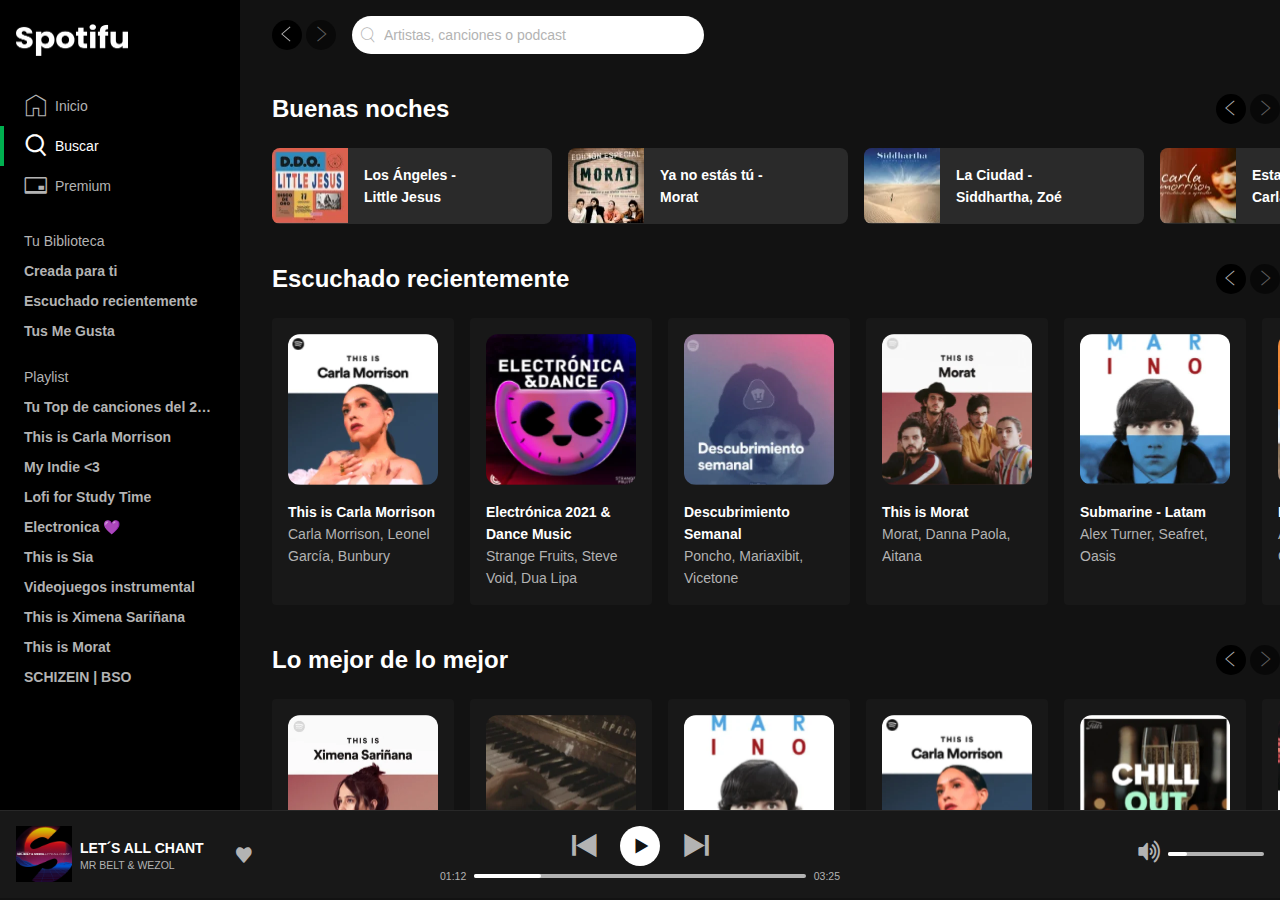
==== commit 6cd50a23: "Spotifu: Cambiando formato de imagenes a .webp" ====
--- a/index.html
+++ b/index.html
@@ -5,6 +5,7 @@
   <meta http-equiv="X-UA-Compatible" content="IE=edge">
   <meta name="viewport" content="width=device-width, initial-scale=1.0">
   <link rel="stylesheet" href="./css/index.css">
+  <link rel="preload" href="./css/fonts.css" as="font">
   <link rel="apple-touch-icon" sizes="57x57" href="./assets/favicon/apple-icon-57x57.png">
   <link rel="apple-touch-icon" sizes="60x60" href="./assets/favicon/apple-icon-60x60.png">
   <link rel="apple-touch-icon" sizes="72x72" href="./assets/favicon/apple-icon-72x72.png">
@@ -14,7 +15,7 @@
   <link rel="apple-touch-icon" sizes="144x144" href="./assets/favicon/apple-icon-144x144.png">
   <link rel="apple-touch-icon" sizes="152x152" href="./assets/favicon/apple-icon-152x152.png">
   <link rel="apple-touch-icon" sizes="180x180" href="./assets/favicon/apple-icon-180x180.png">
-  <link rel="icon" type="image/png" sizes="192x192" href="./assets/favicon/android-icon-192x192.png">
+  <link rel="icon" type="image/png" sizes="192x192"  href="./assets/favicon/android-icon-192x192.png">
   <link rel="icon" type="image/png" sizes="32x32" href="./assets/favicon/favicon-32x32.png">
   <link rel="icon" type="image/png" sizes="96x96" href="./assets/favicon/favicon-96x96.png">
   <link rel="icon" type="image/png" sizes="16x16" href="./assets/favicon/favicon-16x16.png">
@@ -22,10 +23,11 @@
   <meta name="msapplication-TileColor" content="#ffffff">
   <meta name="msapplication-TileImage" content="/ms-icon-144x144.png">
   <meta name="theme-color" content="#ffffff">
+  <meta name="description" content="Spotifu es un clon de la aplicación web de Spotify">
   <meta property="og:title" content="Spotifu" />
   <meta property="og:type" content="website" />
-  <meta property="og:url" content="" />
-  <meta property="og:image" content="" />
+  <meta property="og:url" content="https://ijcode1.github.io/Spotifu/"/>
+  <meta property="og:image" content="https://raw.githubusercontent.com/iJCode1/Spotifu/main/assets/images/spotifu-webp" loading="lazyage.png" />
   <meta property="og:description" content="Spotifu es un clon de la aplicación web de Spotify" />
   <title>iJCode - Spotifu</title>
 </head>
@@ -36,7 +38,7 @@
         <aside class="sidebar" aria-label="Sidebar">
           <header class="logo">
             <a href="/">
-              <img class="logo-image" src="./assets/images/spotifu-logo.png" width="112" height="32"
+              <img class="logo-image" src="./assets/images/spotifu-logo.webp" loading="lazy" width="112" height="32"
                 alt="Logo de la marca Spotifu"></img>
             </a>
           </header>
@@ -151,7 +153,7 @@
               <div class="playlistList-container">
                 <div class="playlistB">
                   <div class="playlistB-cover">
-                    <img src="./assets/images/cover-angeles.png" alt="Cover de la canción Los Ángeles, California - Little Jesus" title="Cover de la canción Los Ángeles, California - Little Jesus" width="76" height="76">
+                    <img src="./assets/images/cover-angeles.webp" loading="lazy" alt="Cover de la canción Los Ángeles, California - Little Jesus" title="Cover de la canción Los Ángeles, California - Little Jesus" width="76" height="76">
                   </div>
                   <div class="playlistB-details">
                     <h3 class="playlistB-title">Los Ángeles - Little Jesus</h3>
@@ -164,7 +166,7 @@
                 </div>
                 <div class="playlistB">
                   <div class="playlistB-cover">
-                    <img src="./assets/images/cover-yano.png" alt="Cover de la canción Ya no estás tú - Morat" title="Cover de la canción Ya no estás tú - Morat" width="76" height="76">
+                    <img src="./assets/images/cover-yano.webp" loading="lazy" alt="Cover de la canción Ya no estás tú - Morat" title="Cover de la canción Ya no estás tú - Morat" width="76" height="76">
                   </div>
                   <div class="playlistB-details">
                     <h3 class="playlistB-title">Ya no estás tú - Morat</h3>
@@ -177,7 +179,7 @@
                 </div>
                 <div class="playlistB">
                   <div class="playlistB-cover">
-                    <img src="./assets/images/cover-ciudad.png" alt="Cover de la canción La ciudad de Siddhartha" title="Cover de la canción La ciudad de Siddhartha" width="76" height="76">
+                    <img src="./assets/images/cover-ciudad.webp" loading="lazy" alt="Cover de la canción La ciudad de Siddhartha" title="Cover de la canción La ciudad de Siddhartha" width="76" height="76">
                   </div>
                   <div class="playlistB-details">
                     <h3 class="playlistB-title">La Ciudad - Siddhartha, Zoé</h3>
@@ -190,7 +192,7 @@
                 </div>
                 <div class="playlistB">
                   <div class="playlistB-cover">
-                    <img src="./assets/images/cover-soledad.png" alt="Cover de la canción Esta Soledad - Carla Morrison" title="Cover de la canción Esta Soledad - Carla Morrison" width="76" height="76">
+                    <img src="./assets/images/cover-soledad.webp" loading="lazy" alt="Cover de la canción Esta Soledad - Carla Morrison" title="Cover de la canción Esta Soledad - Carla Morrison" width="76" height="76">
                   </div>
                   <div class="playlistB-details">
                     <h3 class="playlistB-title">Esta Soledad - Carla Morrison</h3>
@@ -203,7 +205,7 @@
                 </div>
                 <div class="playlistB">
                   <div class="playlistB-cover">
-                    <img src="./assets/images/cover-diasfuego.png" alt="Cover de la canción Dias de Fuego - Odisseo" title="Cover de la canción Dias de Fuego - Odisseo" width="76" height="76">
+                    <img src="./assets/images/cover-diasfuego.webp" loading="lazy" alt="Cover de la canción Dias de Fuego - Odisseo" title="Cover de la canción Dias de Fuego - Odisseo" width="76" height="76">
                   </div>
                   <div class="playlistB-details">
                     <h3 class="playlistB-title">Días de Fuego - Odisseo</h3>
@@ -216,7 +218,7 @@
                 </div>
                 <div class="playlistB">
                   <div class="playlistB-cover">
-                    <img src="./assets/images/cover-miSuerte.png" alt="Cover de la canción Mi Suerte - Morat" title="Cover de la canción Mi Suerte - Morat" width="76" height="76">
+                    <img src="./assets/images/cover-miSuerte.webp" loading="lazy" alt="Cover de la canción Mi Suerte - Morat" title="Cover de la canción Mi Suerte - Morat" width="76" height="76">
                   </div>
                   <div class="playlistB-details">
                     <h3 class="playlistB-title">Mi Suerte - Morat</h3>
@@ -229,7 +231,7 @@
                 </div>
                 <div class="playlistB">
                   <div class="playlistB-cover">
-                    <img src="./assets/images/cover-esperame.png" alt="Cover de la canción Espérame - Los amigos invisibles" title="Cover de la canción Espérame - Los amigos invisibles" width="76" height="76">
+                    <img src="./assets/images/cover-esperame.webp" loading="lazy" alt="Cover de la canción Espérame - Los amigos invisibles" title="Cover de la canción Espérame - Los amigos invisibles" width="76" height="76">
                   </div>
                   <div class="playlistB-details">
                     <h3 class="playlistB-title">Espérame - Los amigos invisibles</h3>
@@ -242,7 +244,7 @@
                 </div>
                 <div class="playlistB">
                   <div class="playlistB-cover">
-                    <img src="./assets/images/cover-infinity.png" alt="Cover de la canción Infinity 2018 - Klass Remix Edit" title="Cover de la canción Infinity 2018 - Klass Remix Edit" width="76" height="76">
+                    <img src="./assets/images/cover-infinity.webp" loading="lazy" alt="Cover de la canción Infinity 2018 - Klass Remix Edit" title="Cover de la canción Infinity 2018 - Klass Remix Edit" width="76" height="76">
                   </div>
                   <div class="playlistB-details">
                     <h3 class="playlistB-title">Infinity 2018 - Klass Remix Edit</h3>
@@ -255,7 +257,7 @@
                 </div>
                 <div class="playlistB">
                   <div class="playlistB-cover">
-                    <img src="./assets/images/cover-llueve.png" alt="Cover de la canción Llueve sobre la ciudad - Los Bunkers" title="Cover de la canción Llueve sobre la ciudad - Los Bunkers" width="76" height="76">
+                    <img src="./assets/images/cover-llueve.webp" loading="lazy" alt="Cover de la canción Llueve sobre la ciudad - Los Bunkers" title="Cover de la canción Llueve sobre la ciudad - Los Bunkers" width="76" height="76">
                   </div>
                   <div class="playlistB-details">
                     <h3 class="playlistB-title">Llueve sobre la ciudad - Bunkers</h3>
@@ -268,7 +270,7 @@
                 </div>
                 <div class="playlistB">
                   <div class="playlistB-cover">
-                    <img src="./assets/images/cover-quierover.png" alt="Cover de la canción Quiero ver - Café Tacvba" title="Cover de la canción Quiero ver - Café Tacvba" width="76" height="76">
+                    <img src="./assets/images/cover-quierover.webp" loading="lazy" alt="Cover de la canción Quiero ver - Café Tacvba" title="Cover de la canción Quiero ver - Café Tacvba" width="76" height="76">
                   </div>
                   <div class="playlistB-details">
                     <h3 class="playlistB-title">Quiero ver - Café Tacvba</h3>
@@ -281,7 +283,7 @@
                 </div>
                 <div class="playlistB">
                   <div class="playlistB-cover">
-                    <img src="./assets/images/cover-eresTu.png" alt="Cover de la canción Eres Tú - Carla Morrison" title="Cover de la canción Eres Tú - Carla Morrison" width="76" height="76">
+                    <img src="./assets/images/cover-eresTu.webp" loading="lazy" alt="Cover de la canción Eres Tú - Carla Morrison" title="Cover de la canción Eres Tú - Carla Morrison" width="76" height="76">
                   </div>
                   <div class="playlistB-details">
                     <h3 class="playlistB-title">Eres Tú - Carla Morrison</h3>
@@ -294,7 +296,7 @@
                 </div>
                 <div class="playlistB">
                   <div class="playlistB-cover">
-                    <img src="./assets/images/cover-sayit.png" alt="Cover de la canción Say It, Just Say It - The Mowgli's" title="Cover de la canción Say It, Just Say It - The Mowgli's" width="76" height="76">
+                    <img src="./assets/images/cover-sayit.webp" loading="lazy" alt="Cover de la canción Say It, Just Say It - The Mowgli's" title="Cover de la canción Say It, Just Say It - The Mowgli's" width="76" height="76">
                   </div>
                   <div class="playlistB-details">
                     <h3 class="playlistB-title">Say It, Just Say It - The Mowgli's</h3>
@@ -307,7 +309,7 @@
                 </div>
                 <div class="playlistB">
                   <div class="playlistB-cover">
-                    <img src="./assets/images/cover-elEmbrujo.png" alt="Cover de la canción El Embrujo - Morat" title="Cover de la canción El Embrujo - Morat" width="76" height="76">
+                    <img src="./assets/images/cover-elEmbrujo.webp" loading="lazy" alt="Cover de la canción El Embrujo - Morat" title="Cover de la canción El Embrujo - Morat" width="76" height="76">
                   </div>
                   <div class="playlistB-details">
                     <h3 class="playlistB-title">El Embrujo - Morat</h3>
@@ -320,7 +322,7 @@
                 </div>
                 <div class="playlistB">
                   <div class="playlistB-cover">
-                    <img src="./assets/images/cover-todocuenta.png" alt="Cover de la canción Todo Cuenta - DLD" title="Cover de la canción Todo Cuenta - DLD" width="76" height="76">
+                    <img src="./assets/images/cover-todocuenta.webp" loading="lazy" alt="Cover de la canción Todo Cuenta - DLD" title="Cover de la canción Todo Cuenta - DLD" width="76" height="76">
                   </div>
                   <div class="playlistB-details">
                     <h3 class="playlistB-title">Todo Cuenta - DLD</h3>
@@ -333,7 +335,7 @@
                 </div>
                 <div class="playlistB">
                   <div class="playlistB-cover">
-                    <img src="./assets/images/cover-tqm.png" alt="Cover de la canción TQM - Little Jesus" title="Cover de la canción TQM - Little Jesus" width="76" height="76">
+                    <img src="./assets/images/cover-tqm.webp" loading="lazy" alt="Cover de la canción TQM - Little Jesus" title="Cover de la canción TQM - Little Jesus" width="76" height="76">
                   </div>
                   <div class="playlistB-details">
                     <h3 class="playlistB-title">TQM - Little Jesus</h3>
@@ -346,7 +348,7 @@
                 </div>
                 <div class="playlistB">
                   <div class="playlistB-cover">
-                    <img src="./assets/images/cover-compartir.png" alt="Cover de la canción Compartir - Carla Morrison" title="Cover de la canción Compartir - Carla Morrison" width="76" height="76">
+                    <img src="./assets/images/cover-compartir.webp" loading="lazy" alt="Cover de la canción Compartir - Carla Morrison" title="Cover de la canción Compartir - Carla Morrison" width="76" height="76">
                   </div>
                   <div class="playlistB-details">
                     <h3 class="playlistB-title">Compartir - Carla Morrison</h3>
@@ -359,7 +361,7 @@
                 </div>
                 <div class="playlistB">
                   <div class="playlistB-cover">
-                    <img src="./assets/images/cover-rome.png" alt="Cover de la canción Rome - Ratatat" title="Cover de la canción Rome - Ratatat" width="76" height="76">
+                    <img src="./assets/images/cover-rome.webp" loading="lazy" alt="Cover de la canción Rome - Ratatat" title="Cover de la canción Rome - Ratatat" width="76" height="76">
                   </div>
                   <div class="playlistB-details">
                     <h3 class="playlistB-title">Rome - Ratatat</h3>
@@ -387,7 +389,7 @@
               <div class="playlistList-container">
                 <div class="playlistA">
                   <div class="playlistA-cover">
-                    <img src="./assets/images/cover-carla.png" alt="Cover de la playlist This is Carla Morrison" width="150" height="150" title="Cover de la playlist This is Carla Morrison">
+                    <img src="./assets/images/cover-carla.webp" loading="lazy" alt="Cover de la playlist This is Carla Morrison" width="150" height="150" title="Cover de la playlist This is Carla Morrison">
                     <button aria-label="Reproducir" class="buttonIcon is-primary platlistA-button" title="Reproducir">
                       <i class="icon-play" aria-hidden="true"></i>
                     </button>
@@ -397,7 +399,7 @@
                 </div>
                 <div class="playlistA">
                   <div class="playlistA-cover">
-                    <img src="./assets/images/cover-electronica_dance.png" alt="Cover de la playlist Electrónica 2021 & Dance Music" width="150" height="150" title="Cover de la playlist Electrónica 2021 & Dance Music">
+                    <img src="./assets/images/cover-electronica_dance.webp" loading="lazy" alt="Cover de la playlist Electrónica 2021 & Dance Music" width="150" height="150" title="Cover de la playlist Electrónica 2021 & Dance Music">
                     <button aria-label="Reproducir" class="buttonIcon is-primary platlistA-button" title="Reproducir">
                       <i class="icon-play" aria-hidden="true"></i>
                     </button>
@@ -407,7 +409,7 @@
                 </div>
                 <div class="playlistA">
                   <div class="playlistA-cover">
-                    <img src="./assets/images/cover-semanal.png" alt="Cover de la playlist Descubrimiento Semanal" width="150" height="150" title="Cover de la playlist Descubrimiento Semanal">
+                    <img src="./assets/images/cover-semanal.webp" loading="lazy" alt="Cover de la playlist Descubrimiento Semanal" width="150" height="150" title="Cover de la playlist Descubrimiento Semanal">
                     <button aria-label="Reproducir" class="buttonIcon is-primary platlistA-button" title="Reproducir">
                       <i class="icon-play" aria-hidden="true"></i>
                     </button>
@@ -417,7 +419,7 @@
                 </div>
                 <div class="playlistA">
                   <div class="playlistA-cover">
-                    <img src="./assets/images/cover-morat.png" alt="Cover de la playlist This is Morat" width="150" height="150" title="Cover de la playlist This is Morat">
+                    <img src="./assets/images/cover-morat.webp" loading="lazy" alt="Cover de la playlist This is Morat" width="150" height="150" title="Cover de la playlist This is Morat">
                     <button aria-label="Reproducir" class="buttonIcon is-primary platlistA-button" title="Reproducir">
                       <i class="icon-play" aria-hidden="true"></i>
                     </button>
@@ -427,7 +429,7 @@
                 </div>
                 <div class="playlistA">
                   <div class="playlistA-cover">
-                    <img src="./assets/images/cover-submarine.png" alt="Cover de la playlist Submarine - Latam" width="150" height="150" title="Cover de la playlist Submarine - Latam">
+                    <img src="./assets/images/cover-submarine.webp" loading="lazy" alt="Cover de la playlist Submarine - Latam" width="150" height="150" title="Cover de la playlist Submarine - Latam">
                     <button aria-label="Reproducir" class="buttonIcon is-primary platlistA-button" title="Reproducir">
                       <i class="icon-play" aria-hidden="true"></i>
                     </button>
@@ -437,7 +439,7 @@
                 </div>
                 <div class="playlistA">
                   <div class="playlistA-cover">
-                    <img src="./assets/images/cover-eternoAgosto.png" alt="Cover de la playlist Eterno Agosto" width="150" height="150" title="Cover de la playlist Eterno Agosto">
+                    <img src="./assets/images/cover-eternoAgosto.webp" loading="lazy" alt="Cover de la playlist Eterno Agosto" width="150" height="150" title="Cover de la playlist Eterno Agosto">
                     <button aria-label="Reproducir" class="buttonIcon is-primary platlistA-button" title="Reproducir">
                       <i class="icon-play" aria-hidden="true"></i>
                     </button>
@@ -447,7 +449,7 @@
                 </div>
                 <div class="playlistA">
                   <div class="playlistA-cover">
-                    <img src="./assets/images/cover-electronica.png" alt="Cover de la playlist Electronica 💜" width="150" height="150" title="Cover de la playlist Electronica 💜">
+                    <img src="./assets/images/cover-electronica.webp" loading="lazy" alt="Cover de la playlist Electronica 💜" width="150" height="150" title="Cover de la playlist Electronica 💜">
                     <button aria-label="Reproducir" class="buttonIcon is-primary platlistA-button" title="Reproducir">
                       <i class="icon-play" aria-hidden="true"></i>
                     </button>
@@ -457,7 +459,7 @@
                 </div>
                 <div class="playlistA">
                   <div class="playlistA-cover">
-                    <img src="./assets/images/cover-xime.png" alt="Cover de la playlist This is Ximena Sariñana" width="150" height="150" title="Cover de la playlist This is Ximena Sariñana">
+                    <img src="./assets/images/cover-xime.webp" loading="lazy" alt="Cover de la playlist This is Ximena Sariñana" width="150" height="150" title="Cover de la playlist This is Ximena Sariñana">
                     <button aria-label="Reproducir" class="buttonIcon is-primary platlistA-button" title="Reproducir">
                       <i class="icon-play" aria-hidden="true"></i>
                     </button>
@@ -467,7 +469,7 @@
                 </div>
                 <div class="playlistA">
                   <div class="playlistA-cover">
-                    <img src="./assets/images/cover-thisGalantis.png" alt="Cover de la playlist This is Galantis" width="150" height="150" title="Cover de la playlist This is Galantis">
+                    <img src="./assets/images/cover-thisGalantis.webp" loading="lazy" alt="Cover de la playlist This is Galantis" width="150" height="150" title="Cover de la playlist This is Galantis">
                     <button aria-label="Reproducir" class="buttonIcon is-primary platlistA-button" title="Reproducir">
                       <i class="icon-play" aria-hidden="true"></i>
                     </button>
@@ -477,7 +479,7 @@
                 </div>
                 <div class="playlistA">
                   <div class="playlistA-cover">
-                    <img src="./assets/images/cover-bso.png" alt="Cover de la playlist SCHIZEIN | BSO" width="150" height="150" title="Cover de la playlist SCHIZEIN | BSO">
+                    <img src="./assets/images/cover-bso.webp" loading="lazy" alt="Cover de la playlist SCHIZEIN | BSO" width="150" height="150" title="Cover de la playlist SCHIZEIN | BSO">
                     <button aria-label="Reproducir" class="buttonIcon is-primary platlistA-button" title="Reproducir">
                       <i class="icon-play" aria-hidden="true"></i>
                     </button>
@@ -487,7 +489,7 @@
                 </div>
                 <div class="playlistA">
                   <div class="playlistA-cover">
-                    <img src="./assets/images/cover-arsenal.png" alt="Cover de la playlist This is Arsenal de Rimas" width="150" height="150" title="Cover de la playlist This is Arsenal de Rimas">
+                    <img src="./assets/images/cover-arsenal.webp" loading="lazy" alt="Cover de la playlist This is Arsenal de Rimas" width="150" height="150" title="Cover de la playlist This is Arsenal de Rimas">
                     <button aria-label="Reproducir" class="buttonIcon is-primary platlistA-button" title="Reproducir">
                       <i class="icon-play" aria-hidden="true"></i>
                     </button>
@@ -497,7 +499,7 @@
                 </div>
                 <div class="playlistA">
                   <div class="playlistA-cover">
-                    <img src="./assets/images/cover-chill.png" alt="Cover de la playlist Chillout 2021 & 2022" width="150" height="150" title="Cover de la playlist Chillout 2021 & 2022">
+                    <img src="./assets/images/cover-chill.webp" loading="lazy" alt="Cover de la playlist Chillout 2021 & 2022" width="150" height="150" title="Cover de la playlist Chillout 2021 & 2022">
                     <button aria-label="Reproducir" class="buttonIcon is-primary platlistA-button" title="Reproducir">
                       <i class="icon-play" aria-hidden="true"></i>
                     </button>
@@ -507,7 +509,7 @@
                 </div>
                 <div class="playlistA">
                   <div class="playlistA-cover">
-                    <img src="./assets/images/cover-lofi.png" alt="Cover de la playlist Lofy for Study Time" width="150" height="150" title="Cover de la playlist Lofy for Study Time">
+                    <img src="./assets/images/cover-lofi.webp" loading="lazy" alt="Cover de la playlist Lofy for Study Time" width="150" height="150" title="Cover de la playlist Lofy for Study Time">
                     <button aria-label="Reproducir" class="buttonIcon is-primary platlistA-button" title="Reproducir">
                       <i class="icon-play" aria-hidden="true"></i>
                     </button>
@@ -517,7 +519,7 @@
                 </div>
                 <div class="playlistA">
                   <div class="playlistA-cover">
-                    <img src="./assets/images/cover-rockLatino.png" alt="Cover de la playlist Iconos del Rock Latinoamericano" width="150" height="150" title="Cover de la playlist Iconos del Rock Latinoamericano">
+                    <img src="./assets/images/cover-rockLatino.webp" loading="lazy" alt="Cover de la playlist Iconos del Rock Latinoamericano" width="150" height="150" title="Cover de la playlist Iconos del Rock Latinoamericano">
                     <button aria-label="Reproducir" class="buttonIcon is-primary platlistA-button" title="Reproducir">
                       <i class="icon-play" aria-hidden="true"></i>
                     </button>
@@ -527,7 +529,7 @@
                 </div>
                 <div class="playlistA">
                   <div class="playlistA-cover">
-                    <img src="./assets/images/cover-videojuegos.png" alt="Cover de la playlist Videojuegos Instrumental" width="150" height="150" title="Cover de la playlist Videojuegos Instrumental">
+                    <img src="./assets/images/cover-videojuegos.webp" loading="lazy" alt="Cover de la playlist Videojuegos Instrumental" width="150" height="150" title="Cover de la playlist Videojuegos Instrumental">
                     <button aria-label="Reproducir" class="buttonIcon is-primary platlistA-button" title="Reproducir">
                       <i class="icon-play" aria-hidden="true"></i>
                     </button>
@@ -552,7 +554,7 @@
               <div class="playlistList-container">
                 <div class="playlistA">
                   <div class="playlistA-cover">
-                    <img src="./assets/images/cover-xime.png" alt="Cover de la playlist This is Ximena Sariñana" width="150" height="150" title="Cover de la playlist This is Ximena Sariñana">
+                    <img src="./assets/images/cover-xime.webp" loading="lazy" alt="Cover de la playlist This is Ximena Sariñana" width="150" height="150" title="Cover de la playlist This is Ximena Sariñana">
                     <button aria-label="Reproducir" class="buttonIcon is-primary platlistA-button" title="Reproducir">
                       <i class="icon-play" aria-hidden="true"></i>
                     </button>
@@ -562,7 +564,7 @@
                 </div>
                 <div class="playlistA">
                   <div class="playlistA-cover">
-                    <img src="./assets/images/cover-bso.png" alt="Cover de la playlist SCHIZEIN | BSO" width="150" height="150" title="Cover de la playlist SCHIZEIN | BSO">
+                    <img src="./assets/images/cover-bso.webp" loading="lazy" alt="Cover de la playlist SCHIZEIN | BSO" width="150" height="150" title="Cover de la playlist SCHIZEIN | BSO">
                     <button aria-label="Reproducir" class="buttonIcon is-primary platlistA-button" title="Reproducir">
                       <i class="icon-play" aria-hidden="true"></i>
                     </button>
@@ -572,7 +574,7 @@
                 </div>
                 <div class="playlistA">
                   <div class="playlistA-cover">
-                    <img src="./assets/images/cover-submarine.png" alt="Cover de la playlist Submarine - Latam" width="150" height="150" title="Cover de la playlist Submarine - Latam">
+                    <img src="./assets/images/cover-submarine.webp" loading="lazy" alt="Cover de la playlist Submarine - Latam" width="150" height="150" title="Cover de la playlist Submarine - Latam">
                     <button aria-label="Reproducir" class="buttonIcon is-primary platlistA-button" title="Reproducir">
                       <i class="icon-play" aria-hidden="true"></i>
                     </button>
@@ -582,7 +584,7 @@
                 </div>
                 <div class="playlistA">
                   <div class="playlistA-cover">
-                    <img src="./assets/images/cover-carla.png" alt="Cover de la playlist This is Carla Morrison" width="150" height="150" title="Cover de la playlist This is Carla Morrison">
+                    <img src="./assets/images/cover-carla.webp" loading="lazy" alt="Cover de la playlist This is Carla Morrison" width="150" height="150" title="Cover de la playlist This is Carla Morrison">
                     <button aria-label="Reproducir" class="buttonIcon is-primary platlistA-button" title="Reproducir">
                       <i class="icon-play" aria-hidden="true"></i>
                     </button>
@@ -592,7 +594,7 @@
                 </div>
                 <div class="playlistA">
                   <div class="playlistA-cover">
-                    <img src="./assets/images/cover-chill.png" alt="Cover de la playlist Chillout 2021 & 2022" width="150" height="150" title="Cover de la playlist Chillout 2021 & 2022">
+                    <img src="./assets/images/cover-chill.webp" loading="lazy" alt="Cover de la playlist Chillout 2021 & 2022" width="150" height="150" title="Cover de la playlist Chillout 2021 & 2022">
                     <button aria-label="Reproducir" class="buttonIcon is-primary platlistA-button" title="Reproducir">
                       <i class="icon-play" aria-hidden="true"></i>
                     </button>
@@ -602,7 +604,7 @@
                 </div>
                 <div class="playlistA">
                   <div class="playlistA-cover">
-                    <img src="./assets/images/cover-videojuegos.png" alt="Cover de la playlist Videojuegos Instrumental" width="150" height="150" title="Cover de la playlist Videojuegos Instrumental">
+                    <img src="./assets/images/cover-videojuegos.webp" loading="lazy" alt="Cover de la playlist Videojuegos Instrumental" width="150" height="150" title="Cover de la playlist Videojuegos Instrumental">
                     <button aria-label="Reproducir" class="buttonIcon is-primary platlistA-button" title="Reproducir">
                       <i class="icon-play" aria-hidden="true"></i>
                     </button>
@@ -612,7 +614,7 @@
                 </div>
                 <div class="playlistA">
                   <div class="playlistA-cover">
-                    <img src="./assets/images/cover-electronica_dance.png" alt="Cover de la playlist Electrónica 2021 & Dance Music" width="150" height="150" title="Cover de la playlist Electrónica 2021 & Dance Music">
+                    <img src="./assets/images/cover-electronica_dance.webp" loading="lazy" alt="Cover de la playlist Electrónica 2021 & Dance Music" width="150" height="150" title="Cover de la playlist Electrónica 2021 & Dance Music">
                     <button aria-label="Reproducir" class="buttonIcon is-primary platlistA-button" title="Reproducir">
                       <i class="icon-play" aria-hidden="true"></i>
                     </button>
@@ -622,7 +624,7 @@
                 </div>
                 <div class="playlistA">
                   <div class="playlistA-cover">
-                    <img src="./assets/images/cover-thisGalantis.png" alt="Cover de la playlist This is Galantis" width="150" height="150" title="Cover de la playlist This is Galantis">
+                    <img src="./assets/images/cover-thisGalantis.webp" loading="lazy" alt="Cover de la playlist This is Galantis" width="150" height="150" title="Cover de la playlist This is Galantis">
                     <button aria-label="Reproducir" class="buttonIcon is-primary platlistA-button" title="Reproducir">
                       <i class="icon-play" aria-hidden="true"></i>
                     </button>
@@ -632,7 +634,7 @@
                 </div>
                 <div class="playlistA">
                   <div class="playlistA-cover">
-                    <img src="./assets/images/cover-morat.png" alt="Cover de la playlist This is Morat" width="150" height="150" title="Cover de la playlist This is Morat">
+                    <img src="./assets/images/cover-morat.webp" loading="lazy" alt="Cover de la playlist This is Morat" width="150" height="150" title="Cover de la playlist This is Morat">
                     <button aria-label="Reproducir" class="buttonIcon is-primary platlistA-button" title="Reproducir">
                       <i class="icon-play" aria-hidden="true"></i>
                     </button>
@@ -642,7 +644,7 @@
                 </div>
                 <div class="playlistA">
                   <div class="playlistA-cover">
-                    <img src="./assets/images/cover-lofi.png" alt="Cover de la playlist Lofy for Study Time" width="150" height="150" title="Cover de la playlist Lofy for Study Time">
+                    <img src="./assets/images/cover-lofi.webp" loading="lazy" alt="Cover de la playlist Lofy for Study Time" width="150" height="150" title="Cover de la playlist Lofy for Study Time">
                     <button aria-label="Reproducir" class="buttonIcon is-primary platlistA-button" title="Reproducir">
                       <i class="icon-play" aria-hidden="true"></i>
                     </button>
@@ -652,7 +654,7 @@
                 </div>
                 <div class="playlistA">
                   <div class="playlistA-cover">
-                    <img src="./assets/images/cover-arsenal.png" alt="Cover de la playlist This is Arsenal de Rimas" width="150" height="150" title="Cover de la playlist This is Arsenal de Rimas">
+                    <img src="./assets/images/cover-arsenal.webp" loading="lazy" alt="Cover de la playlist This is Arsenal de Rimas" width="150" height="150" title="Cover de la playlist This is Arsenal de Rimas">
                     <button aria-label="Reproducir" class="buttonIcon is-primary platlistA-button" title="Reproducir">
                       <i class="icon-play" aria-hidden="true"></i>
                     </button>
@@ -663,7 +665,7 @@
                 
                 <div class="playlistA">
                   <div class="playlistA-cover">
-                    <img src="./assets/images/cover-rockLatino.png" alt="Cover de la playlist Iconos del Rock Latinoamericano" width="150" height="150" title="Cover de la playlist Iconos del Rock Latinoamericano">
+                    <img src="./assets/images/cover-rockLatino.webp" loading="lazy" alt="Cover de la playlist Iconos del Rock Latinoamericano" width="150" height="150" title="Cover de la playlist Iconos del Rock Latinoamericano">
                     <button aria-label="Reproducir" class="buttonIcon is-primary platlistA-button" title="Reproducir">
                       <i class="icon-play" aria-hidden="true"></i>
                     </button>
@@ -683,7 +685,7 @@
           <div class="player-nowPlaying">
             <div class="nowPlaying">
               <div class="nowPlaying-cover">
-                <img src="./assets/images/lets-all-chant.jpg" alt="Imagen de portada de la canción Let´s all chant" title="Imagen de portada de la canción Let´s all chant" width="56" height="56">
+                <img src="./assets/images/lets-all-chant.webp" loading="lazy" alt="Imagen de portada de la canción Let´s all chant" title="Imagen de portada de la canción Let´s all chant" width="56" height="56">
               </div>
               <div class="nowPlaying-details">
                 <div class="nowPlaying-description">
--- a/css/index.css
+++ b/css/index.css
@@ -1,5 +1,5 @@
 @import './icons.css';
-@import './fonts.css';
+/* @import './fonts.css'; */
 @import './body.css';
 @import './link.css';
 @import './button-icon.css';
@@ -8,7 +8,9 @@
 @import './player.css';
 @import './page.css';
 @import './layout.css';
+@import './scrollbar.css';
 :root{
+  font-size: 14px;
   --primary: #00B050;
   --white: #FFFFFF;
   --gray10: #B3B3B3;
@@ -25,4 +27,14 @@
   --baseFontBold: bold 0.875rem / 1.375rem var(--baseFontFamily);
   --button: normal 0.875rem / 1rem var(--baseFontFamily);
   --smallFont: normal .75em / normal var(--baseFontFamily);
+}
+@media screen and (min-width: 768px) {
+  :root{
+    font-size: 16px;
+  }
+}
+@media screen and (min-width: 1367px) {
+  :root{
+    font-size: 18px;
+  }
 }--- a/css/fonts.css
+++ b/css/fonts.css
@@ -0,0 +1,14 @@
+@font-face {
+  font-family: Avenir;
+  src: url("../assets/fonts/AvenirLTStd-Black.otf");
+  font-weight: bold;
+  font-style: normal;
+  font-display: swap;
+}
+@font-face {
+  font-family: Avenir;
+  src: url("../assets/fonts/AvenirLTStd-Roman.otf");
+  font-weight: normal;
+  font-style: normal;
+  font-display: swap;
+}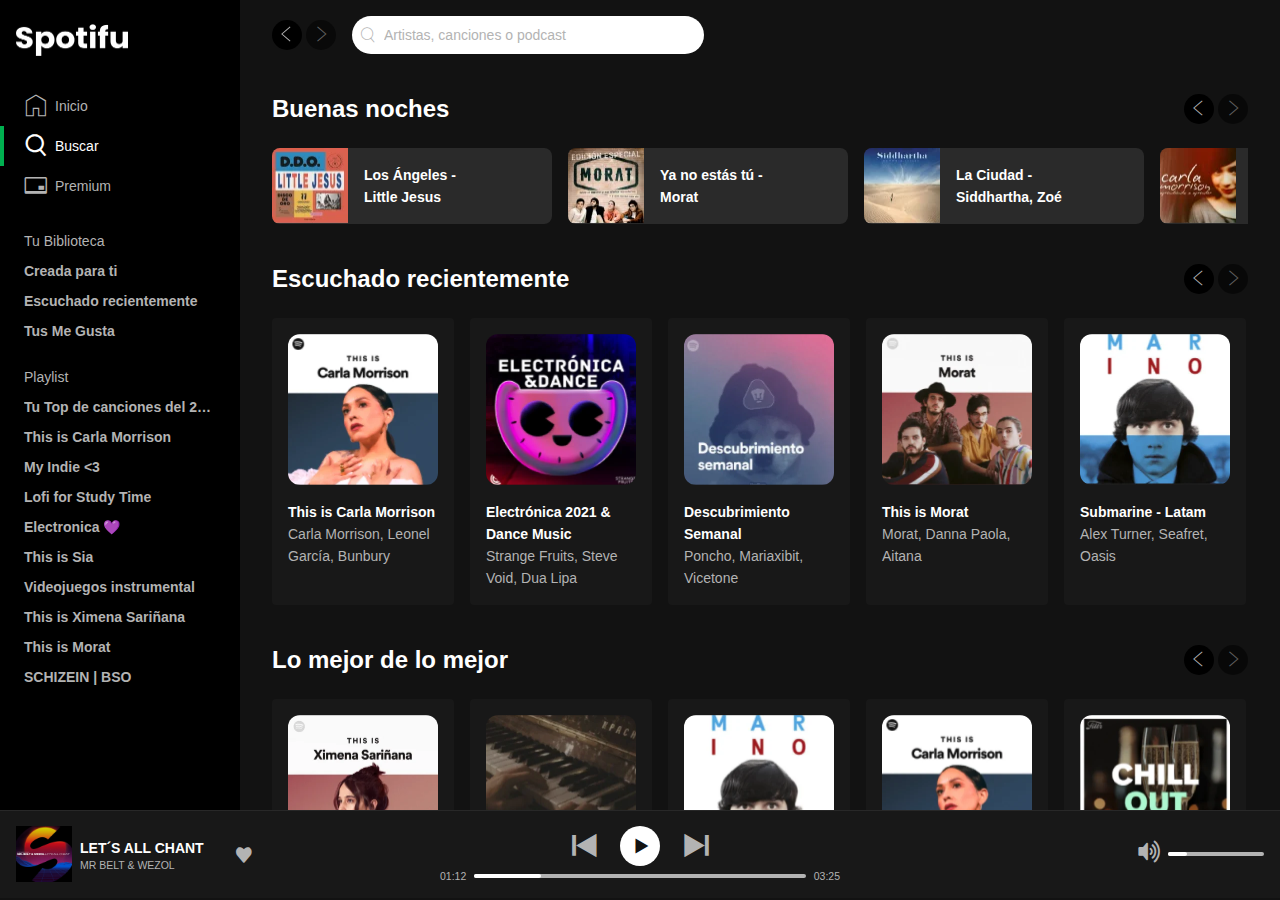
==== commit df4d9a5a: "Spotifu: Vista de Playlist" ====
--- a/index.html
+++ b/index.html
@@ -37,7 +37,7 @@
       <div class="layout-sidebar">
         <aside class="sidebar" aria-label="Sidebar">
           <header class="logo">
-            <a href="/">
+            <a href="./index.html">
               <img class="logo-image" src="./assets/images/spotifu-logo.webp" loading="lazy" width="112" height="32"
                 alt="Logo de la marca Spotifu"></img>
             </a>
@@ -45,19 +45,19 @@
           <nav class="menu" aria-label="Principal">
             <ul class="menu-list">
               <li class="menuItem">
-                <a href="/" class="link" aria-current="page">
+                <a href="./index.html" class="link" aria-current="page">
                   <i class="icon-home" aria-hidden="true"></i>
                   <span>Inicio</span>
                 </a>
               </li>
               <li class="menuItem is-active">
-                <a href="/" class="link">
+                <a href="./index.html" class="link">
                   <i class="icon-search" aria-hidden="true"></i>
                   <span>Buscar</span>
                 </a>
               </li>
               <li class="menuItem">
-                <a href="/" class="link">
+                <a href="./index.html" class="link">
                   <i class="icon-creditCard" aria-hidden="true"></i>
                   <span>Premium</span>
                 </a>
@@ -83,35 +83,35 @@
             <ul class="list-content">
               <li class="list-item">
                 <span class="ellipsis">
-                  <a href="#" class="link">Tu Top de canciones del 2021</a>
+                  <a href="./vista-lista.html" class="link">Tu Top de canciones del 2021</a>
                 </span>
               </li>
               <li class="list-item">
-                <a href="#" class="link">This is Carla Morrison</a>
-              </li>
-              <li class="list-item">
-                <a href="#" class="link">My Indie &#60;3</a>
-              </li>
-              <li class="list-item">
-                <a href="#" class="link">Lofi for Study Time</a>
-              </li>
-              <li class="list-item">
-                <a href="#" class="link">Electronica 💜</a>
-              </li>
-              <li class="list-item">
-                <a href="#" class="link">This is Sia</a>
-              </li>
-              <li class="list-item">
-                <a href="#" class="link">Videojuegos instrumental</a>
-              </li>
-              <li class="list-item">
-                <a href="#" class="link">This is Ximena Sariñana</a>
-              </li>
-              <li class="list-item">
-                <a href="#" class="link">This is Morat</a>
-              </li>
-              <li class="list-item">
-                <a href="#" class="link">SCHIZEIN | BSO</a>
+                <a href="./vista-lista.html" class="link">This is Carla Morrison</a>
+              </li>
+              <li class="list-item">
+                <a href="./vista-lista.html" class="link">My Indie &#60;3</a>
+              </li>
+              <li class="list-item">
+                <a href="./vista-lista.html" class="link">Lofi for Study Time</a>
+              </li>
+              <li class="list-item">
+                <a href="./vista-lista.html" class="link">Electronica 💜</a>
+              </li>
+              <li class="list-item">
+                <a href="./vista-lista.html" class="link">This is Sia</a>
+              </li>
+              <li class="list-item">
+                <a href="./vista-lista.html" class="link">Videojuegos instrumental</a>
+              </li>
+              <li class="list-item">
+                <a href="./vista-lista.html" class="link">This is Ximena Sariñana</a>
+              </li>
+              <li class="list-item">
+                <a href="./vista-lista.html" class="link">This is Morat</a>
+              </li>
+              <li class="list-item">
+                <a href="./vista-lista.html" class="link">SCHIZEIN | BSO</a>
               </li>
             </ul>
           </nav>
--- a/css/index.css
+++ b/css/index.css
@@ -9,6 +9,7 @@
 @import './page.css';
 @import './layout.css';
 @import './scrollbar.css';
+@import './playlist.css';
 :root{
   font-size: 14px;
   --primary: #00B050;
